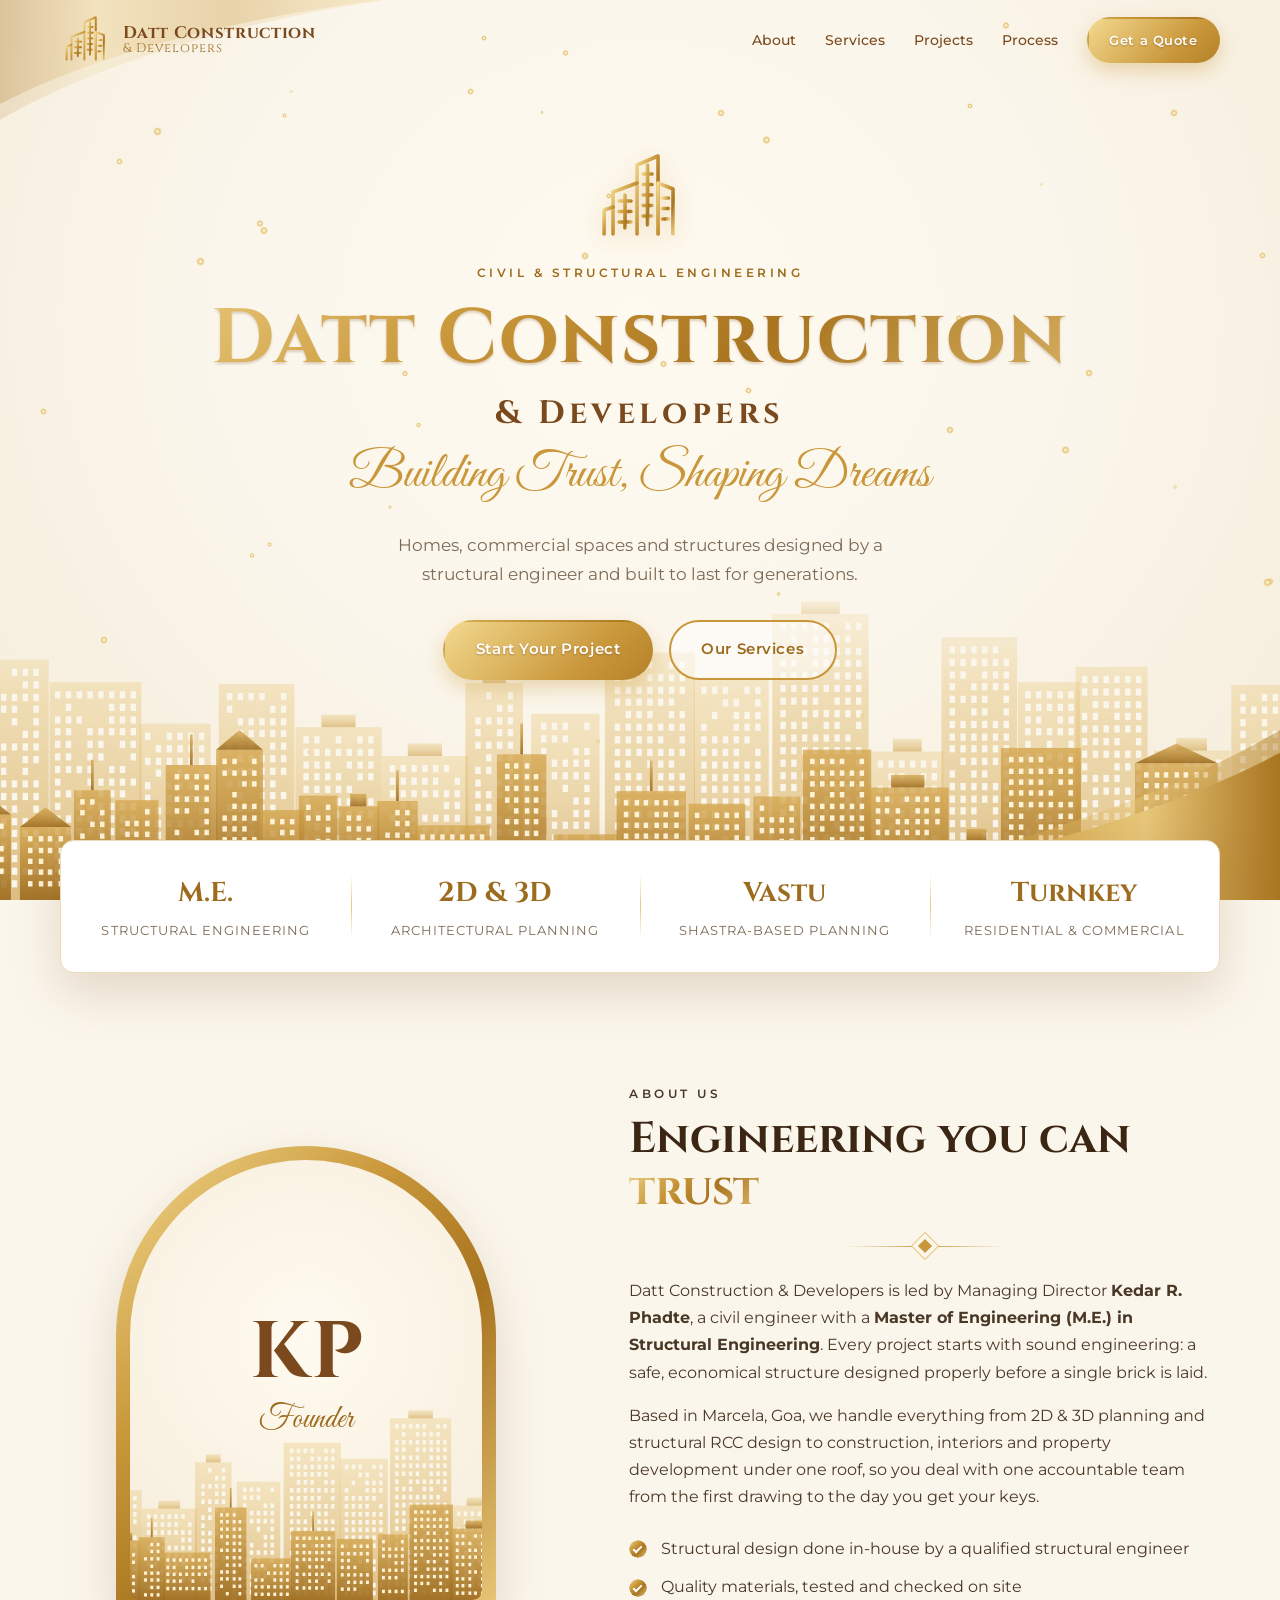
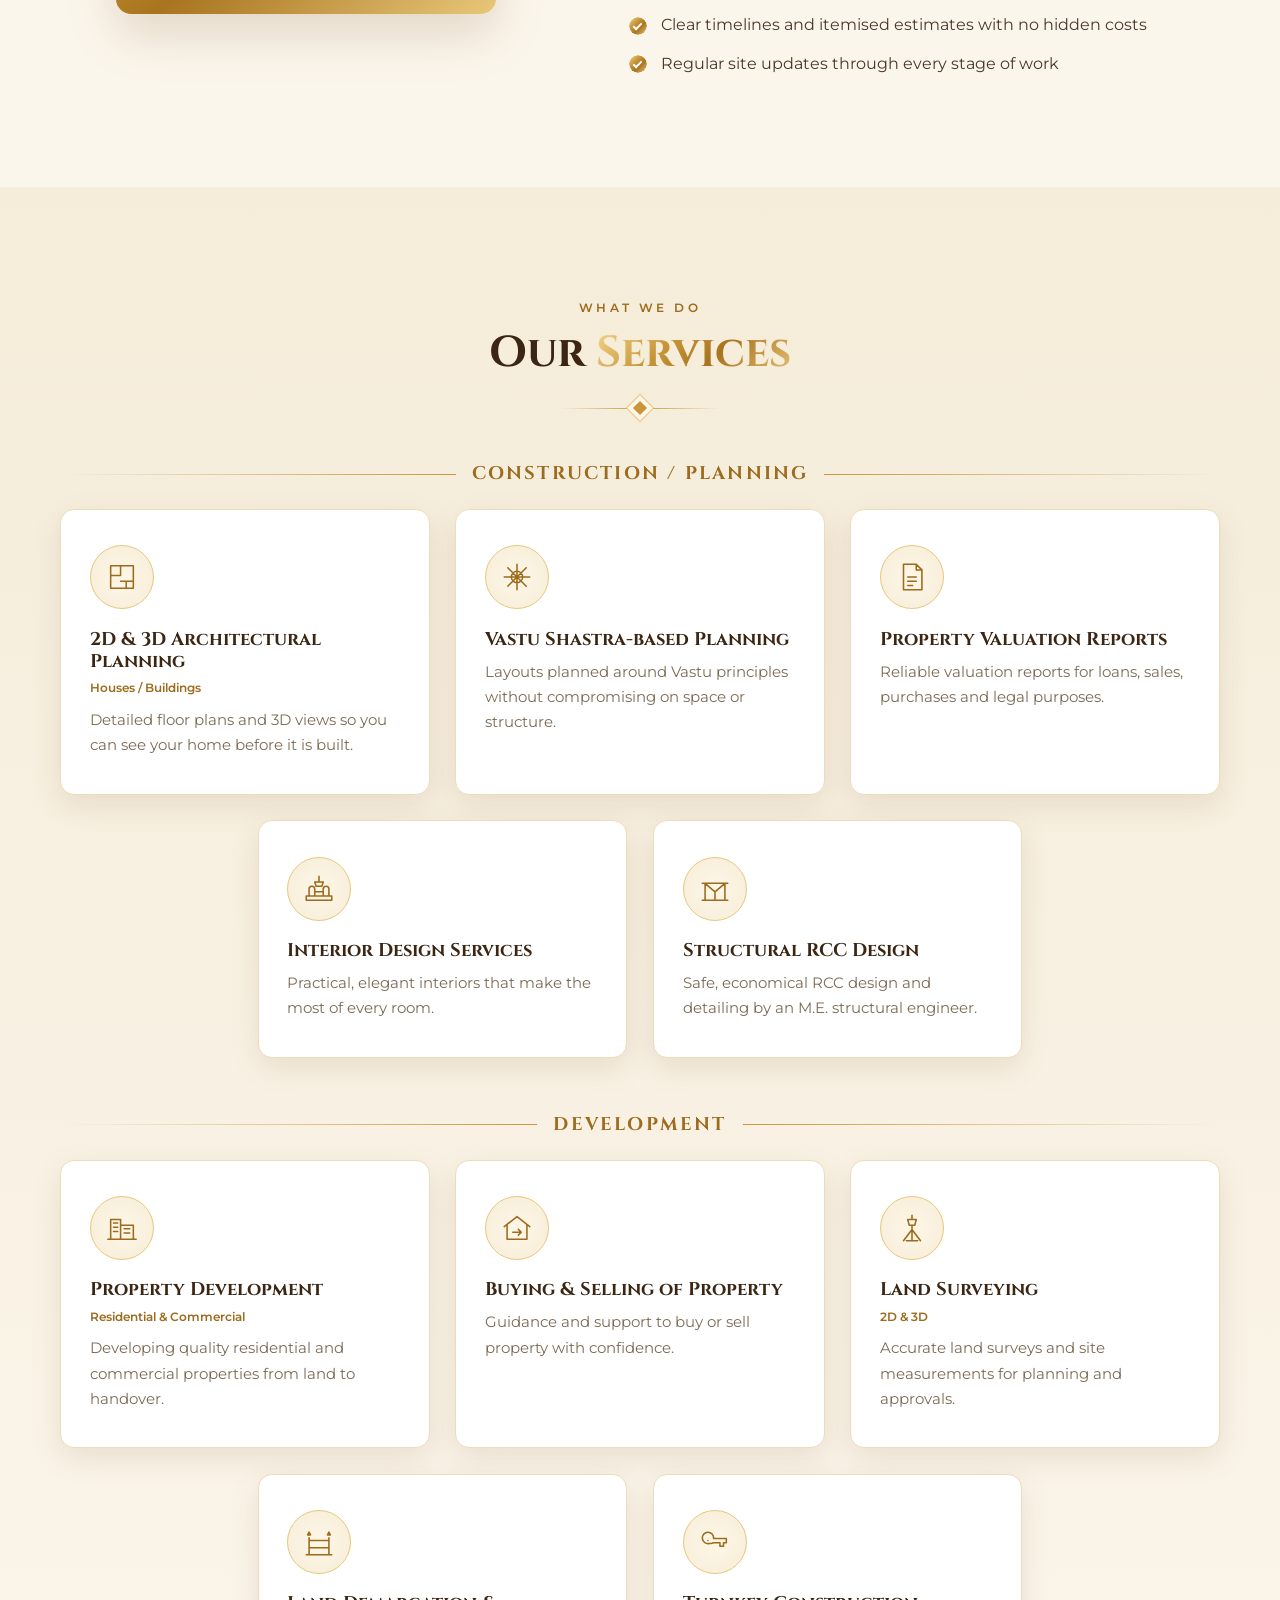
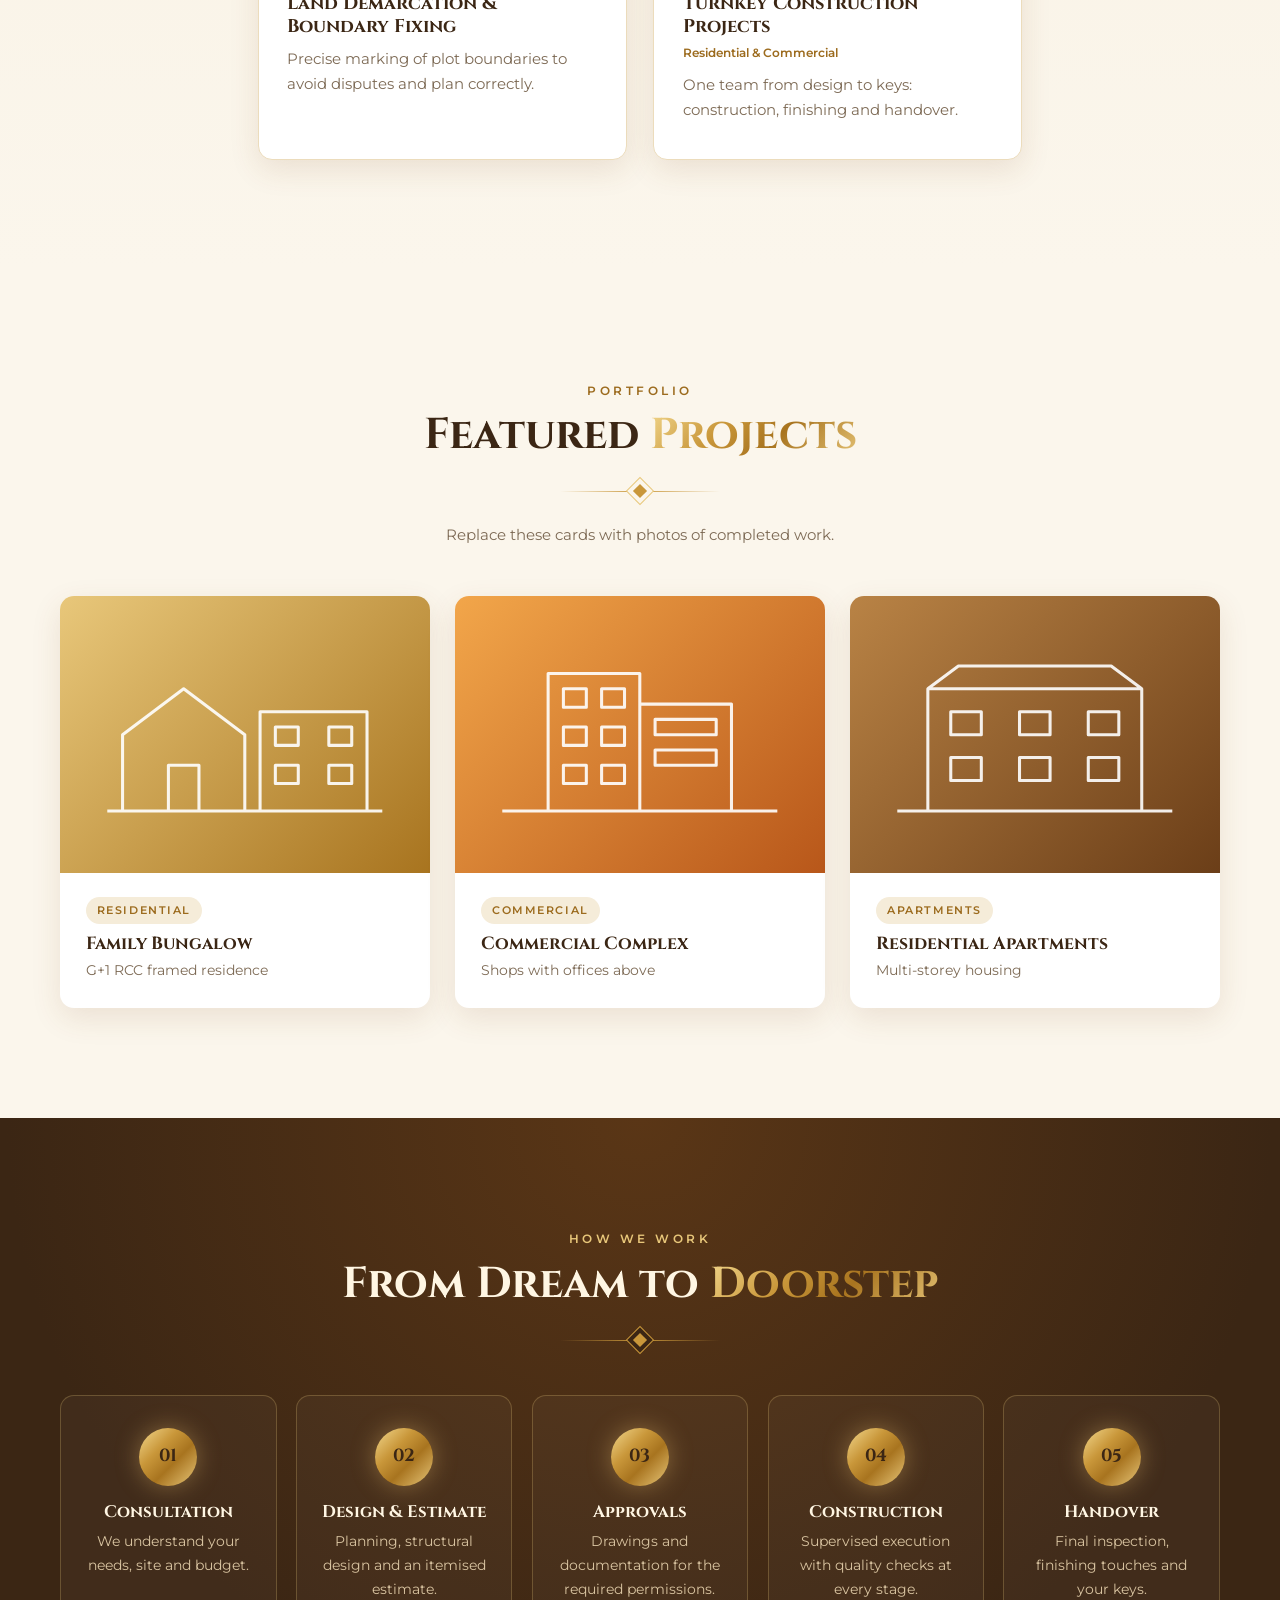
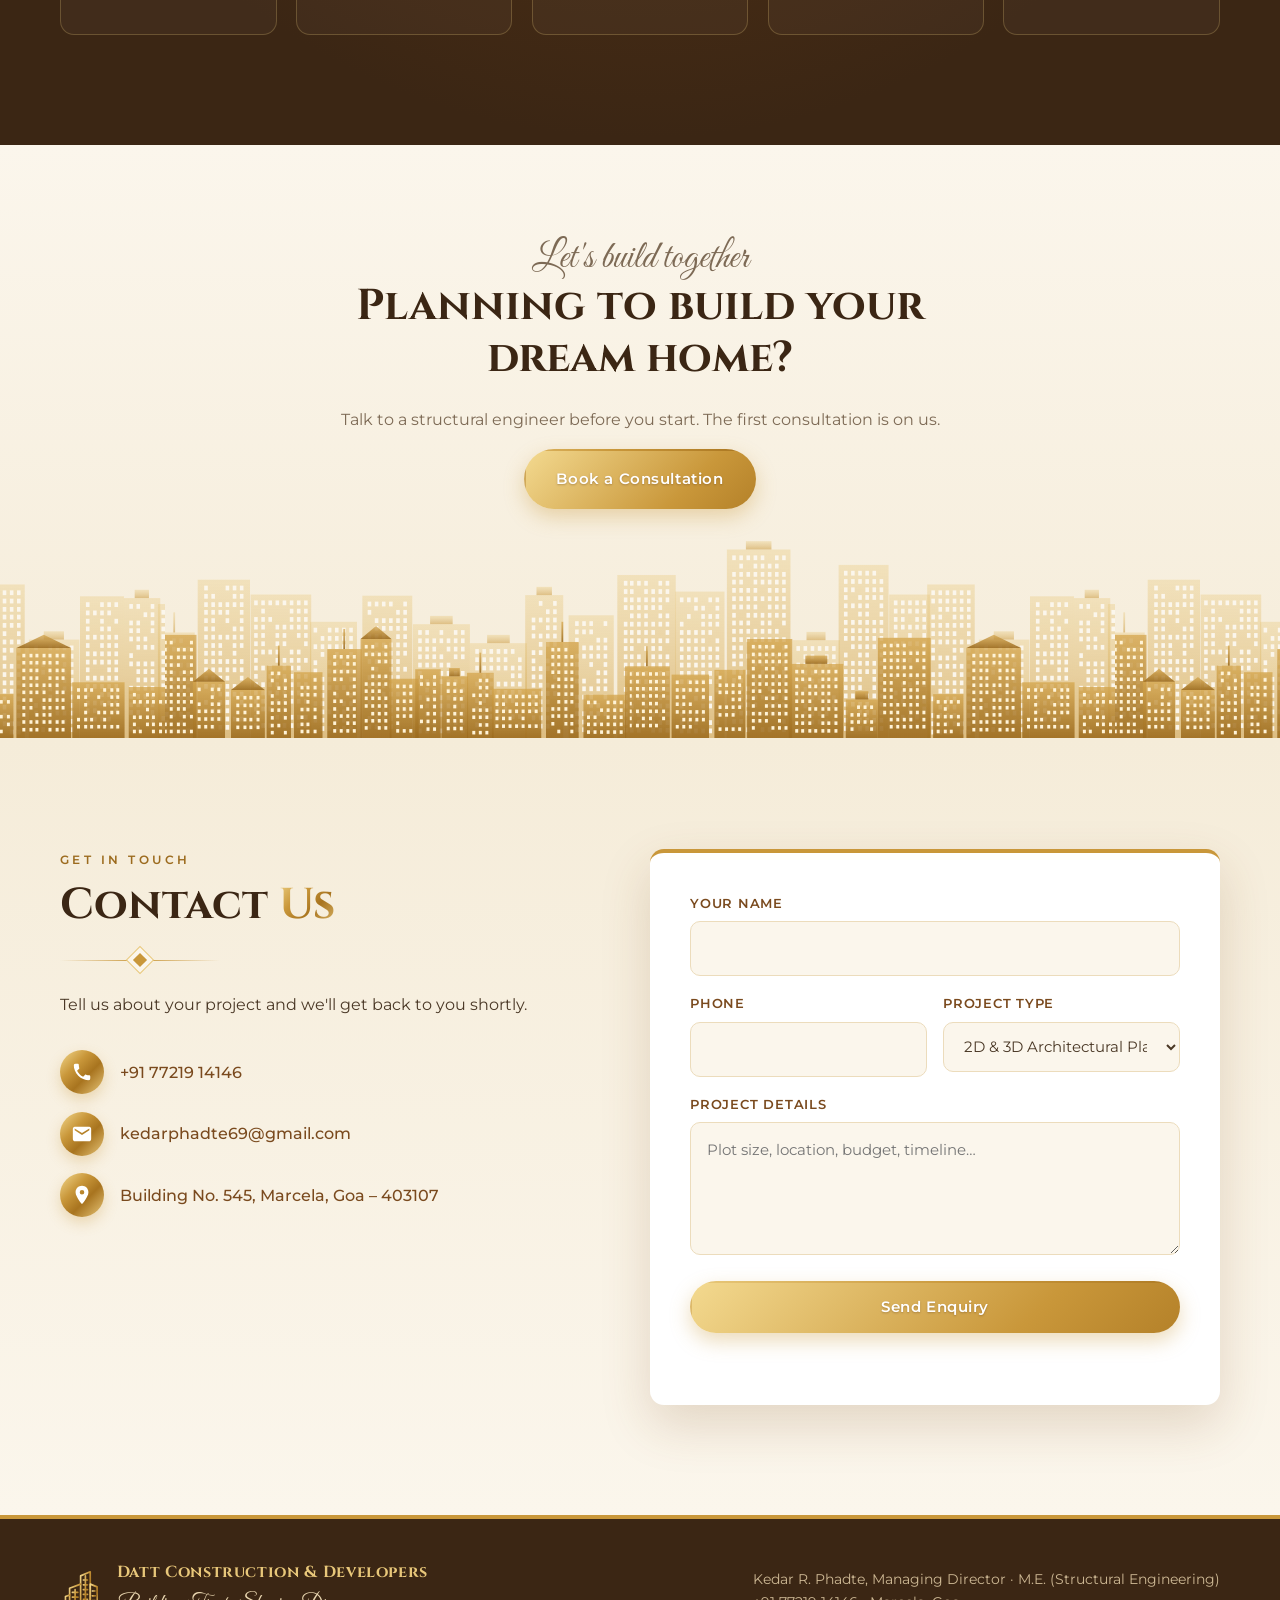
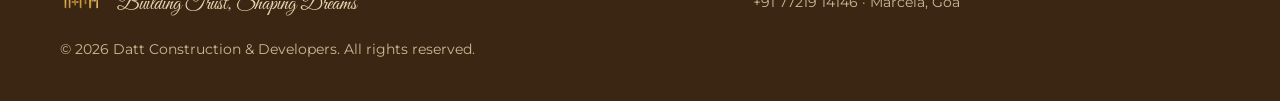
==== websites/datt-construction/index.html @ 612194f6 "Replace garland and mandalas with gold skyline; add real details Gold building skyline and corner sw" ====
<!doctype html>
<html lang="en">
<head>
  <meta charset="utf-8">
  <meta name="viewport" content="width=device-width, initial-scale=1">
  <title>Datt Construction &amp; Developers | Building Trust, Shaping Dreams</title>
  <meta name="description" content="Datt Construction & Developers — residential and commercial construction, structural design and audits led by Kedar Phadte, M.E. (Structural Engineering).">
  <link rel="icon" href="assets/logo.svg" type="image/svg+xml">
  <link rel="preconnect" href="https://fonts.googleapis.com">
  <link rel="preconnect" href="https://fonts.gstatic.com" crossorigin>
  <link href="https://fonts.googleapis.com/css2?family=Cinzel:wght@500;600;700&family=Great+Vibes&family=Montserrat:wght@400;500;600;700&display=swap" rel="stylesheet">
  <link rel="stylesheet" href="style.css">
</head>
<body>

  <!-- ============ HEADER ============ -->
  <header class="header" id="top">
    <div class="container header__inner">
      <a href="#top" class="brand" aria-label="Datt Construction & Developers home">
        <img src="assets/logo.svg" alt="" class="brand__logo" width="52" height="52">
        <span class="brand__text">
          <span class="brand__name">Datt Construction</span>
          <span class="brand__sub">&amp; Developers</span>
        </span>
      </a>
      <button class="nav-toggle" aria-label="Open menu" aria-expanded="false" aria-controls="nav">
        <span></span><span></span><span></span>
      </button>
      <nav class="nav" id="nav">
        <a href="#about">About</a>
        <a href="#services">Services</a>
        <a href="#projects">Projects</a>
        <a href="#process">Process</a>
        <a href="#contact" class="btn btn--gold btn--sm">Get a Quote</a>
      </nav>
    </div>
  </header>

  <main>
    <!-- ============ HERO ============ -->
    <section class="hero">
      <div class="skyline" aria-hidden="true"></div>
      <div class="swoosh swoosh--tl" aria-hidden="true"></div>
      <div class="swoosh swoosh--br" aria-hidden="true"></div>
      <div class="sparkles" aria-hidden="true"></div>

      <div class="container hero__content">
        <img src="assets/logo.svg" alt="" class="hero__logo" width="96" height="96">
        <p class="eyebrow">Civil &amp; Structural Engineering</p>
        <h1 class="hero__title">
          <span class="gold-text">Datt Construction</span>
          <span class="hero__amp">&amp; Developers</span>
        </h1>
        <p class="script hero__tagline">Building Trust, Shaping Dreams</p>
        <p class="hero__lead">
          Homes, commercial spaces and structures designed by a structural engineer
          and built to last for generations.
        </p>
        <div class="hero__actions">
          <a href="#contact" class="btn btn--gold">Start Your Project</a>
          <a href="#services" class="btn btn--outline">Our Services</a>
        </div>
      </div>

    </section>

    <!-- ============ HIGHLIGHTS ============ -->
    <section class="highlights">
      <div class="container highlights__grid">
        <div class="highlight">
          <span class="highlight__big">M.E.</span>
          <span class="highlight__label">Structural Engineering</span>
        </div>
        <div class="highlight">
          <span class="highlight__big">2D &amp; 3D</span>
          <span class="highlight__label">Architectural Planning</span>
        </div>
        <div class="highlight">
          <span class="highlight__big">Vastu</span>
          <span class="highlight__label">Shastra-based Planning</span>
        </div>
        <div class="highlight">
          <span class="highlight__big">Turnkey</span>
          <span class="highlight__label">Residential &amp; Commercial</span>
        </div>
      </div>
    </section>

    <!-- ============ ABOUT ============ -->
    <section class="section" id="about">
      <div class="container about">
        <div class="about__visual reveal">
          <div class="arch-frame">
            <div class="arch-frame__inner">
              <span class="arch-frame__initials">KP</span>
              <span class="arch-frame__caption">Founder</span>
            </div>
          </div>
        </div>
        <div class="about__text reveal">
          <p class="eyebrow">About Us</p>
          <h2 class="section-title">Engineering you can <span class="gold-text">trust</span></h2>
          <div class="ornament" aria-hidden="true"></div>
          <p>
            Datt Construction &amp; Developers is led by Managing Director <strong>Kedar R. Phadte</strong>,
            a civil engineer with a <strong>Master of Engineering (M.E.) in Structural
            Engineering</strong>. Every project starts with sound engineering: a safe,
            economical structure designed properly before a single brick is laid.
          </p>
          <p>
            Based in Marcela, Goa, we handle everything from 2D &amp; 3D planning and
            structural RCC design to construction, interiors and property development under one roof, so you deal with
            one accountable team from the first drawing to the day you get your keys.
          </p>
          <ul class="checklist">
            <li>Structural design done in-house by a qualified structural engineer</li>
            <li>Quality materials, tested and checked on site</li>
            <li>Clear timelines and itemised estimates with no hidden costs</li>
            <li>Regular site updates through every stage of work</li>
          </ul>
        </div>
      </div>
    </section>

    <!-- ============ SERVICES ============ -->
    <section class="section section--tinted" id="services">
      <div class="container">
        <div class="section-head reveal">
          <p class="eyebrow">What We Do</p>
          <h2 class="section-title">Our <span class="gold-text">Services</span></h2>
          <div class="ornament" aria-hidden="true"></div>
        </div>
        <h3 class="group-title reveal"><span>Construction / Planning</span></h3>
        <div class="cards">
          <article class="card reveal">
            <div class="card__icon"><svg viewBox="0 0 48 48" aria-hidden="true"><path d="M8 40V8h32v32zM8 22h14V8M22 30h18M30 30v10"/></svg></div>
            <h3>2D &amp; 3D Architectural Planning</h3><p class="card__sub">Houses / Buildings</p>
            <p>Detailed floor plans and 3D views so you can see your home before it is built.</p>
          </article>
          <article class="card reveal">
            <div class="card__icon"><svg viewBox="0 0 48 48" aria-hidden="true"><path d="M24 6v36M6 24h36M11 11l26 26M37 11 11 37M24 16a8 8 0 1 0 0 16 8 8 0 0 0 0-16z"/></svg></div>
            <h3>Vastu Shastra-based Planning</h3>
            <p>Layouts planned around Vastu principles without compromising on space or structure.</p>
          </article>
          <article class="card reveal">
            <div class="card__icon"><svg viewBox="0 0 48 48" aria-hidden="true"><path d="M12 6h18l8 8v28H12zM30 6v8h8M18 24h12M18 30h12M18 36h7"/></svg></div>
            <h3>Property Valuation Reports</h3>
            <p>Reliable valuation reports for loans, sales, purchases and legal purposes.</p>
          </article>
          <article class="card reveal">
            <div class="card__icon"><svg viewBox="0 0 48 48" aria-hidden="true"><path d="M6 34h36v6H6zM10 34V24a4 4 0 0 1 8 0v10M30 34V24a4 4 0 0 1 8 0v10M18 28h12M24 6v8M18 14h12l-2 6h-8z"/></svg></div>
            <h3>Interior Design Services</h3>
            <p>Practical, elegant interiors that make the most of every room.</p>
          </article>
          <article class="card reveal">
            <div class="card__icon"><svg viewBox="0 0 48 48" aria-hidden="true"><path d="M6 40h36M10 40V16m28 24V16M6 16h36M10 16l14 12 14-12M24 28v12"/></svg></div>
            <h3>Structural RCC Design</h3>
            <p>Safe, economical RCC design and detailing by an M.E. structural engineer.</p>
          </article>
        </div>
        <h3 class="group-title reveal"><span>Development</span></h3>
        <div class="cards">
          <article class="card reveal">
            <div class="card__icon"><svg viewBox="0 0 48 48" aria-hidden="true"><path d="M8 40V12h14v28M22 40V20h18v20M4 40h40M12 17h6M12 23h6M12 29h6M27 25h8M27 31h8"/></svg></div>
            <h3>Property Development</h3><p class="card__sub">Residential &amp; Commercial</p>
            <p>Developing quality residential and commercial properties from land to handover.</p>
          </article>
          <article class="card reveal">
            <div class="card__icon"><svg viewBox="0 0 48 48" aria-hidden="true"><path d="M6 22 24 8l18 14M10 19v21h28V19M18 30h12M26 26l4 4-4 4"/></svg></div>
            <h3>Buying &amp; Selling of Property</h3>
            <p>Guidance and support to buy or sell property with confidence.</p>
          </article>
          <article class="card reveal">
            <div class="card__icon"><svg viewBox="0 0 48 48" aria-hidden="true"><path d="M24 6v6M18 12h12l-2 8h-8zM24 20v22M24 26 12 42M24 26l12 16M16 42h16"/></svg></div>
            <h3>Land Surveying</h3><p class="card__sub">2D &amp; 3D</p>
            <p>Accurate land surveys and site measurements for planning and approvals.</p>
          </article>
          <article class="card reveal">
            <div class="card__icon"><svg viewBox="0 0 48 48" aria-hidden="true"><path d="M6 42h36M10 42V18M38 42V18M10 22h28M10 32h28M8 14l2-4 2 4zM36 14l2-4 2 4z"/></svg></div>
            <h3>Land Demarcation &amp; Boundary Fixing</h3>
            <p>Precise marking of plot boundaries to avoid disputes and plan correctly.</p>
          </article>
          <article class="card reveal">
            <div class="card__icon"><svg viewBox="0 0 48 48" aria-hidden="true"><path d="M16 26a8 8 0 1 1 6-7l18 0v6h-4v5h-5v-5h-9a8 8 0 0 1-6 1zM14 22h.1"/></svg></div>
            <h3>Turnkey Construction Projects</h3><p class="card__sub">Residential &amp; Commercial</p>
            <p>One team from design to keys: construction, finishing and handover.</p>
          </article>
        </div>
      </div>
    </section>

    <!-- ============ PROJECTS ============ -->
    <section class="section" id="projects">
      <div class="container">
        <div class="section-head reveal">
          <p class="eyebrow">Portfolio</p>
          <h2 class="section-title">Featured <span class="gold-text">Projects</span></h2>
          <div class="ornament" aria-hidden="true"></div>
          <p class="section-sub">Replace these cards with photos of completed work.</p>
        </div>
        <div class="projects">
          <figure class="project reveal">
            <div class="project__img project__img--1">
              <svg viewBox="0 0 200 120" aria-hidden="true"><path d="M20 110V60l40-30 40 30v50M50 110V80h20v30M110 110V45h70v65M120 55h15v12h-15zM155 55h15v12h-15zM120 80h15v12h-15zM155 80h15v12h-15zM10 110h180"/></svg>
            </div>
            <figcaption><span class="tag">Residential</span><h3>Family Bungalow</h3><p>G+1 RCC framed residence</p></figcaption>
          </figure>
          <figure class="project reveal">
            <div class="project__img project__img--2">
              <svg viewBox="0 0 200 120" aria-hidden="true"><path d="M40 110V20h60v90M100 110V40h60v70M50 30h15v12H50zM75 30h15v12H75zM50 55h15v12H50zM75 55h15v12H75zM50 80h15v12H50zM75 80h15v12H75zM110 50h40v10h-40zM110 70h40v10h-40zM10 110h180"/></svg>
            </div>
            <figcaption><span class="tag">Commercial</span><h3>Commercial Complex</h3><p>Shops with offices above</p></figcaption>
          </figure>
          <figure class="project reveal">
            <div class="project__img project__img--3">
              <svg viewBox="0 0 200 120" aria-hidden="true"><path d="M30 110V30h140v80M30 30l20-15h100l20 15M45 45h20v15H45zM90 45h20v15H90zM135 45h20v15h-20zM45 75h20v15H45zM90 75h20v15H90zM135 75h20v15h-20zM10 110h180"/></svg>
            </div>
            <figcaption><span class="tag">Apartments</span><h3>Residential Apartments</h3><p>Multi-storey housing</p></figcaption>
          </figure>
        </div>
      </div>
    </section>

    <!-- ============ PROCESS ============ -->
    <section class="section section--dark" id="process">
      <div class="container">
        <div class="section-head reveal">
          <p class="eyebrow eyebrow--light">How We Work</p>
          <h2 class="section-title section-title--light">From Dream to <span class="gold-text">Doorstep</span></h2>
          <div class="ornament" aria-hidden="true"></div>
        </div>
        <ol class="steps">
          <li class="step reveal"><span class="step__num">01</span><h3>Consultation</h3><p>We understand your needs, site and budget.</p></li>
          <li class="step reveal"><span class="step__num">02</span><h3>Design &amp; Estimate</h3><p>Planning, structural design and an itemised estimate.</p></li>
          <li class="step reveal"><span class="step__num">03</span><h3>Approvals</h3><p>Drawings and documentation for the required permissions.</p></li>
          <li class="step reveal"><span class="step__num">04</span><h3>Construction</h3><p>Supervised execution with quality checks at every stage.</p></li>
          <li class="step reveal"><span class="step__num">05</span><h3>Handover</h3><p>Final inspection, finishing touches and your keys.</p></li>
        </ol>
      </div>
    </section>

    <!-- ============ CTA ============ -->
    <section class="cta">
      <div class="container cta__inner reveal">
        <p class="script cta__script">Let's build together</p>
        <h2 class="section-title">Planning to build your dream home?</h2>
        <p>Talk to a structural engineer before you start. The first consultation is on us.</p>
        <a href="#contact" class="btn btn--gold">Book a Consultation</a>
      </div>
    </section>

    <!-- ============ CONTACT ============ -->
    <section class="section section--tinted" id="contact">
      <div class="container contact">
        <div class="contact__info reveal">
          <p class="eyebrow">Get in Touch</p>
          <h2 class="section-title">Contact <span class="gold-text">Us</span></h2>
          <div class="ornament ornament--left" aria-hidden="true"></div>
          <p>Tell us about your project and we'll get back to you shortly.</p>
          <ul class="contact__list">
            <li>
              <svg viewBox="0 0 24 24" aria-hidden="true"><path d="M20 15.5c-1.2 0-2.4-.2-3.6-.6-.3-.1-.7 0-1 .2l-2.2 2.2c-2.8-1.4-5.1-3.8-6.6-6.6l2.2-2.2c.3-.3.4-.7.2-1-.3-1.1-.5-2.3-.5-3.5 0-.6-.4-1-1-1H4c-.6 0-1 .4-1 1 0 9.4 7.6 17 17 17 .6 0 1-.4 1-1v-3.5c0-.6-.4-1-1-1z"/></svg>
              <a href="tel:+917721914146" data-phone>+91 77219 14146</a>
            </li>
            <li>
              <svg viewBox="0 0 24 24" aria-hidden="true"><path d="M20 4H4c-1.1 0-2 .9-2 2v12c0 1.1.9 2 2 2h16c1.1 0 2-.9 2-2V6c0-1.1-.9-2-2-2zm0 4-8 5-8-5V6l8 5 8-5v2z"/></svg>
              <a href="mailto:kedarphadte69@gmail.com" data-email>kedarphadte69@gmail.com</a>
            </li>
            <li>
              <svg viewBox="0 0 24 24" aria-hidden="true"><path d="M12 2C8.1 2 5 5.1 5 9c0 5.2 7 13 7 13s7-7.8 7-13c0-3.9-3.1-7-7-7zm0 9.5a2.5 2.5 0 1 1 0-5 2.5 2.5 0 0 1 0 5z"/></svg>
              <span>Building No. 545, Marcela, Goa – 403107</span>
            </li>
          </ul>
        </div>

        <form class="contact__form reveal" id="contactForm" novalidate>
          <div class="field">
            <label for="name">Your Name</label>
            <input id="name" name="name" type="text" required autocomplete="name">
          </div>
          <div class="field-row">
            <div class="field">
              <label for="phone">Phone</label>
              <input id="phone" name="phone" type="tel" required autocomplete="tel">
            </div>
            <div class="field">
              <label for="type">Project Type</label>
              <select id="type" name="type">
                <option>2D &amp; 3D Architectural Planning</option>
                <option>Vastu Shastra-based Planning</option>
                <option>Property Valuation Report</option>
                <option>Interior Design</option>
                <option>Structural RCC Design</option>
                <option>Property Development</option>
                <option>Buying / Selling Property</option>
                <option>Land Surveying</option>
                <option>Land Demarcation &amp; Boundary Fixing</option>
                <option>Turnkey Construction Project</option>
                <option>Other</option>
              </select>
            </div>
          </div>
          <div class="field">
            <label for="message">Project Details</label>
            <textarea id="message" name="message" rows="4" placeholder="Plot size, location, budget, timeline…"></textarea>
          </div>
          <button type="submit" class="btn btn--gold btn--block">Send Enquiry</button>
          <p class="form-note" id="formNote" role="status"></p>
        </form>
      </div>
    </section>
  </main>

  <!-- ============ FOOTER ============ -->
  <footer class="footer">
    <div class="container footer__inner">
      <div class="footer__brand">
        <img src="assets/logo.svg" alt="" width="44" height="44">
        <div>
          <strong>Datt Construction &amp; Developers</strong>
          <span>Building Trust, Shaping Dreams</span>
        </div>
      </div>
      <p class="footer__founder">Kedar R. Phadte, Managing Director · M.E. (Structural Engineering)<br>+91 77219 14146 · Marcela, Goa</p>
      <p class="footer__copy">&copy; <span id="year"></span> Datt Construction &amp; Developers. All rights reserved.</p>
    </div>
  </footer>

  <script src="script.js"></script>
</body>
</html>
---- websites/datt-construction/style.css ----
/* ==========================================================
   Datt Construction & Developers
   Palette taken from the Diwali greeting: ivory, gold, bronze,
   marigold and diya-flame tones.
   ========================================================== */
:root {
  --ivory: #fbf6ec;
  --cream: #f5ecd9;
  --sand: #ecdcbc;
  --gold: #c9973a;
  --gold-light: #e8c77a;
  --gold-deep: #9c6b1e;
  --bronze: #7a4a1e;
  --brown: #3b2614;
  --marigold: #f28c1b;
  --marigold-light: #ffc23d;
  --flame: #ffd27a;
  --text: #4a3826;
  --muted: #7d6a55;

  --gold-gradient: linear-gradient(135deg, #f3d98f 0%, #c9973a 35%, #a8741f 60%, #e8c77a 100%);
  --shadow: 0 10px 30px rgba(122, 74, 30, 0.12);
  --shadow-lg: 0 20px 50px rgba(122, 74, 30, 0.18);
  --radius: 14px;

  --font-head: "Cinzel", Georgia, serif;
  --font-script: "Great Vibes", cursive;
  --font-body: "Montserrat", system-ui, sans-serif;
}

*, *::before, *::after { box-sizing: border-box; }
html { scroll-behavior: smooth; scroll-padding-top: 80px; }
body {
  margin: 0;
  font-family: var(--font-body);
  color: var(--text);
  background: var(--ivory);
  line-height: 1.7;
  overflow-x: hidden;
}
img, svg { display: block; max-width: 100%; }
a { color: inherit; text-decoration: none; }
h1, h2, h3 { font-family: var(--font-head); color: var(--brown); line-height: 1.2; margin: 0 0 .5em; }
p { margin: 0 0 1em; }

.container { width: min(1160px, 100% - 32px); margin-inline: auto; }

/* ---------- shared ---------- */
.gold-text {
  background: var(--gold-gradient);
  -webkit-background-clip: text;
  background-clip: text;
  color: transparent;
}
.script { font-family: var(--font-script); color: var(--gold); }
.eyebrow {
  font-size: .78rem;
  letter-spacing: .28em;
  text-transform: uppercase;
  font-weight: 600;
  color: var(--gold-deep);
  margin-bottom: .6rem;
}
.eyebrow--light { color: var(--gold-light); }
.section { position: relative; padding: clamp(64px, 9vw, 110px) 0; overflow: hidden; }
.section--tinted { background: linear-gradient(180deg, var(--cream), var(--ivory)); }
.section--dark {
  background: radial-gradient(ellipse at top, #5a3616 0%, var(--brown) 70%);
  color: #ead9bd;
}
.section-head { text-align: center; max-width: 680px; margin: 0 auto 3rem; }
.section-title { font-size: clamp(1.8rem, 4vw, 2.7rem); }
.section-title--light { color: #fff6e3; }
.section-sub { color: var(--muted); font-size: .95rem; margin-top: 1rem; }

/* ornamental divider: line — diamond — line */
.ornament {
  width: 160px; height: 14px; margin: 0 auto 1.5rem; position: relative;
}
.ornament::before {
  content: ""; position: absolute; top: 50%; left: 0; right: 0; height: 1px;
  background: linear-gradient(90deg, transparent, var(--gold), transparent);
}
.ornament::after {
  content: ""; position: absolute; left: 50%; top: 50%; width: 10px; height: 10px;
  background: var(--gold); transform: translate(-50%, -50%) rotate(45deg);
  box-shadow: 0 0 0 4px var(--ivory), 0 0 0 5px var(--gold-light);
}
.section--dark .ornament::after { box-shadow: 0 0 0 4px var(--brown), 0 0 0 5px var(--gold); }
.ornament--left { margin-left: 0; }

/* ---------- buttons ---------- */
.btn {
  display: inline-flex; align-items: center; justify-content: center; gap: .5rem;
  padding: .95rem 1.9rem;
  border-radius: 999px;
  font-weight: 600; font-size: .92rem; letter-spacing: .04em;
  border: 2px solid transparent;
  cursor: pointer;
  transition: transform .25s, box-shadow .25s, background .25s, color .25s;
  font-family: var(--font-body);
}
.btn--gold {
  background: var(--gold-gradient); background-size: 200% 200%;
  color: #fff; text-shadow: 0 1px 2px rgba(90, 54, 22, .35);
  box-shadow: 0 8px 20px rgba(201, 151, 58, .35);
}
.btn--gold:hover { transform: translateY(-2px); box-shadow: 0 12px 28px rgba(201, 151, 58, .5); background-position: 100% 0; }
.btn--outline { border-color: var(--gold); color: var(--gold-deep); background: rgba(255, 255, 255, .5); }
.btn--outline:hover { background: var(--gold); color: #fff; }
.btn--sm { padding: .6rem 1.3rem; font-size: .82rem; }
.btn--block { width: 100%; }

/* ---------- header ---------- */
.header {
  position: fixed; inset: 0 0 auto; z-index: 50;
  transition: background .3s, box-shadow .3s, padding .3s;
  padding: 14px 0;
}
.header.scrolled {
  background: rgba(251, 246, 236, .94);
  backdrop-filter: blur(10px);
  box-shadow: 0 4px 20px rgba(122, 74, 30, .1);
  padding: 8px 0;
}
.header__inner { display: flex; align-items: center; justify-content: space-between; gap: 1rem; }
.brand { display: flex; align-items: center; gap: .7rem; }
.brand__logo { width: 52px; height: 52px; }
.brand__text { display: flex; flex-direction: column; line-height: 1.1; }
.brand__name { font-family: var(--font-head); font-weight: 700; color: var(--bronze); font-size: 1.05rem; letter-spacing: .04em; }
.brand__sub { font-family: var(--font-head); color: var(--gold-deep); font-size: .8rem; letter-spacing: .08em; }
.nav { display: flex; align-items: center; gap: 1.8rem; }
.nav a:not(.btn) {
  font-weight: 500; font-size: .9rem; color: var(--bronze); position: relative;
}
.nav a:not(.btn)::after {
  content: ""; position: absolute; left: 0; bottom: -4px; width: 0; height: 2px;
  background: var(--gold); transition: width .3s;
}
.nav a:not(.btn):hover::after { width: 100%; }
.nav-toggle { display: none; background: none; border: 0; padding: 8px; cursor: pointer; }
.nav-toggle span { display: block; width: 26px; height: 2px; background: var(--bronze); margin: 6px 0; transition: .3s; }

/* ---------- hero ---------- */
.hero {
  position: relative;
  min-height: 100vh; min-height: 100svh;
  display: flex; align-items: center; justify-content: center;
  text-align: center;
  padding: 150px 0 220px;
  overflow: hidden;
  background:
    radial-gradient(ellipse at 50% 35%, #fffaf0 0%, var(--ivory) 45%, var(--cream) 100%);
}
.hero__content { position: relative; z-index: 3; }
.hero__logo { width: 96px; height: 96px; margin: 0 auto 1rem; filter: drop-shadow(0 6px 14px rgba(201, 151, 58, .35)); }
.hero__title { font-size: clamp(2.3rem, 7vw, 4.8rem); font-weight: 700; margin-bottom: .1em; letter-spacing: .02em; }
.hero__title .gold-text { display: block; filter: drop-shadow(0 2px 1px rgba(122, 74, 30, .25)); }
.hero__amp { display: block; font-size: .42em; color: var(--bronze); letter-spacing: .14em; margin-top: .3em; }
.hero__tagline { font-size: clamp(2rem, 5vw, 3.2rem); margin: .2em 0 .5em; line-height: 1.2; }
.hero__lead { max-width: 560px; margin: 0 auto 2rem; color: var(--muted); font-size: 1.05rem; }
.hero__actions { display: flex; gap: 1rem; justify-content: center; flex-wrap: wrap; }

/* gold city skyline (from the business card) */
.skyline {
  position: absolute; left: 0; right: 0; bottom: 0; height: 42%; z-index: 1; pointer-events: none;
  background: url("assets/skyline.svg") center bottom / cover no-repeat;
  -webkit-mask: linear-gradient(to top, #000 55%, transparent);
          mask: linear-gradient(to top, #000 55%, transparent);
}
/* gold swoosh bands in the corners, like the card */
.swoosh { position: absolute; z-index: 2; pointer-events: none; width: 42%; height: 170px; background: url("assets/swoosh.svg") center / 100% 100% no-repeat; }
.swoosh--br { right: 0; bottom: 0; }
.swoosh--tl { left: 0; top: 0; width: 30%; height: 120px; transform: rotate(180deg); opacity: .35; }

/* sparkles */
.sparkles { position: absolute; inset: 0; z-index: 1; pointer-events: none; }
.sparkles i {
  position: absolute; width: 6px; height: 6px; border-radius: 50%;
  background: radial-gradient(circle, #fff 0%, var(--gold-light) 40%, transparent 70%);
  animation: twinkle 3s ease-in-out infinite;
}
@keyframes twinkle { 0%, 100% { opacity: 0; transform: scale(.4); } 50% { opacity: 1; transform: scale(1.4); } }

/* ---------- highlights ---------- */
.highlights { position: relative; z-index: 4; margin-top: -60px; }
.highlights__grid {
  display: grid; grid-template-columns: repeat(4, 1fr);
  background: #fff; border-radius: var(--radius);
  box-shadow: var(--shadow-lg);
  border: 1px solid var(--sand);
}
.highlight { padding: 1.8rem 1rem; text-align: center; position: relative; }
.highlight + .highlight::before {
  content: ""; position: absolute; left: 0; top: 25%; bottom: 25%; width: 1px;
  background: linear-gradient(transparent, var(--gold-light), transparent);
}
.highlight__big { display: block; font-family: var(--font-head); font-size: 1.7rem; font-weight: 700; color: var(--gold-deep); }
.highlight__label { font-size: .8rem; letter-spacing: .08em; text-transform: uppercase; color: var(--muted); }

/* ---------- about ---------- */
.about { display: grid; grid-template-columns: 1fr 1.2fr; gap: clamp(2rem, 6vw, 5rem); align-items: center; }
.arch-frame {
  max-width: 380px; margin: 0 auto; padding: 14px;
  border-radius: 200px 200px 16px 16px;
  background: var(--gold-gradient);
  box-shadow: var(--shadow-lg);
}
.arch-frame__inner {
  aspect-ratio: 4 / 5;
  border-radius: 190px 190px 10px 10px;
  background:
    url("assets/skyline.svg") center bottom / 260% auto no-repeat,
    radial-gradient(circle at 50% 40%, #fffaf0, var(--cream));
  display: flex; flex-direction: column; align-items: center; justify-content: center;
}
.arch-frame__initials { font-family: var(--font-head); font-size: 5rem; font-weight: 700; color: var(--bronze); line-height: 1; }
.arch-frame__caption { font-family: var(--font-script); font-size: 2rem; color: var(--gold-deep); }
.about__text p { color: var(--text); }
.checklist { list-style: none; padding: 0; margin: 1.5rem 0 0; display: grid; gap: .7rem; }
.checklist li { position: relative; padding-left: 2rem; }
.checklist li::before {
  content: ""; position: absolute; left: 0; top: .35em; width: 18px; height: 18px; border-radius: 50%;
  background: var(--gold-gradient);
  -webkit-mask: url("data:image/svg+xml,%3Csvg xmlns='http://www.w3.org/2000/svg' viewBox='0 0 20 20'%3E%3Ccircle cx='10' cy='10' r='10'/%3E%3C/svg%3E");
}
.checklist li::after {
  content: ""; position: absolute; left: 6px; top: calc(.35em + 4px); width: 5px; height: 9px;
  border: solid #fff; border-width: 0 2px 2px 0; transform: rotate(45deg);
}

/* ---------- services ---------- */
.cards { display: grid; grid-template-columns: repeat(3, 1fr); gap: 1.6rem; position: relative; z-index: 2; }
.card {
  background: #fff; padding: 2.2rem 1.8rem; border-radius: var(--radius);
  border: 1px solid var(--sand); box-shadow: var(--shadow);
  transition: transform .3s, box-shadow .3s, border-color .3s;
  position: relative; overflow: hidden;
}
.card::after {
  content: ""; position: absolute; left: 0; right: 0; bottom: 0; height: 4px;
  background: var(--gold-gradient); transform: scaleX(0); transform-origin: left; transition: transform .4s;
}
.card:hover { transform: translateY(-6px); box-shadow: var(--shadow-lg); border-color: var(--gold-light); }
.card:hover::after { transform: scaleX(1); }
.card__icon {
  width: 64px; height: 64px; border-radius: 50%; margin-bottom: 1.2rem;
  display: grid; place-items: center;
  background: radial-gradient(circle, #fff7e6, var(--cream));
  border: 1px solid var(--gold-light);
}
.card__icon svg { width: 34px; height: 34px; fill: none; stroke: var(--gold-deep); stroke-width: 2.2; stroke-linecap: round; stroke-linejoin: round; }
.card h3 { font-size: 1.15rem; }
.card p { color: var(--muted); font-size: .93rem; margin: 0; }

/* ---------- projects ---------- */
.projects { display: grid; grid-template-columns: repeat(3, 1fr); gap: 1.6rem; }
.project { margin: 0; border-radius: var(--radius); overflow: hidden; background: #fff; box-shadow: var(--shadow); transition: transform .3s, box-shadow .3s; }
.project:hover { transform: translateY(-6px); box-shadow: var(--shadow-lg); }
.project__img { aspect-ratio: 4 / 3; display: grid; place-items: center; padding: 2rem; }
.project__img svg { width: 100%; fill: none; stroke: rgba(255, 255, 255, .9); stroke-width: 2; stroke-linejoin: round; }
.project__img--1 { background: linear-gradient(135deg, #e8c77a, #a8741f); }
.project__img--2 { background: linear-gradient(135deg, #f2a64a, #b8571a); }
.project__img--3 { background: linear-gradient(135deg, #b98345, #6b3e18); }
.project figcaption { padding: 1.4rem 1.6rem 1.6rem; }
.project h3 { font-size: 1.1rem; margin-bottom: .2rem; }
.project p { color: var(--muted); font-size: .9rem; margin: 0; }
.tag {
  display: inline-block; font-size: .7rem; letter-spacing: .14em; text-transform: uppercase; font-weight: 600;
  color: var(--gold-deep); background: var(--cream); padding: .25rem .7rem; border-radius: 999px; margin-bottom: .6rem;
}

/* ---------- process ---------- */
.steps { list-style: none; padding: 0; margin: 0; display: grid; grid-template-columns: repeat(5, 1fr); gap: 1.2rem; counter-reset: s; }
.step {
  text-align: center; padding: 2rem 1.2rem; border-radius: var(--radius);
  border: 1px solid rgba(232, 199, 122, .25);
  background: rgba(255, 255, 255, .03);
  transition: background .3s, border-color .3s;
}
.step:hover { background: rgba(232, 199, 122, .08); border-color: var(--gold); }
.step__num {
  display: inline-grid; place-items: center; width: 58px; height: 58px; border-radius: 50%;
  font-family: var(--font-head); font-weight: 700; font-size: 1.1rem; color: var(--brown);
  background: var(--gold-gradient); margin-bottom: 1rem;
  box-shadow: 0 0 25px rgba(255, 210, 122, .35);
}
.step h3 { color: #fff6e3; font-size: 1.05rem; }
.step p { font-size: .88rem; margin: 0; color: #d9c4a1; }

/* ---------- CTA ---------- */
.cta {
  padding: clamp(60px, 8vw, 90px) 0; text-align: center;
  background:
    url("assets/skyline.svg") center bottom / auto 42% repeat-x,
    linear-gradient(180deg, var(--ivory), var(--cream));
  padding-bottom: clamp(150px, 18vw, 230px);
}
.cta__inner { max-width: 640px; }
.cta__script { font-size: 2.4rem; margin-bottom: 0; line-height: 1.2; }
.cta p { color: var(--muted); }

/* ---------- contact ---------- */
.contact { display: grid; grid-template-columns: 1fr 1.1fr; gap: clamp(2rem, 6vw, 4.5rem); align-items: start; }
.contact__list { list-style: none; padding: 0; margin: 2rem 0 0; display: grid; gap: 1.1rem; }
.contact__list li { display: flex; align-items: center; gap: 1rem; font-weight: 500; color: var(--bronze); }
.contact__list svg {
  flex: none; width: 44px; height: 44px; padding: 11px; border-radius: 50%;
  fill: #fff; background: var(--gold-gradient); box-shadow: 0 6px 14px rgba(201, 151, 58, .3);
}
.contact__list a:hover { color: var(--gold-deep); }
.contact__form {
  background: #fff; padding: clamp(1.5rem, 4vw, 2.5rem); border-radius: var(--radius);
  box-shadow: var(--shadow-lg); border-top: 4px solid var(--gold);
}
.field { margin-bottom: 1.1rem; flex: 1; min-width: 0; }
.field-row { display: flex; gap: 1rem; }
.field label { display: block; font-size: .8rem; font-weight: 600; letter-spacing: .06em; text-transform: uppercase; color: var(--bronze); margin-bottom: .4rem; }
.field input, .field select, .field textarea {
  width: 100%; padding: .85rem 1rem; font: inherit; font-size: .95rem; color: var(--text);
  border: 1px solid var(--sand); border-radius: 10px; background: var(--ivory);
  transition: border-color .25s, box-shadow .25s;
}
.field input:focus, .field select:focus, .field textarea:focus {
  outline: none; border-color: var(--gold); box-shadow: 0 0 0 3px rgba(201, 151, 58, .18);
}
.field .invalid { border-color: #c0392b; }
.form-note { margin: .8rem 0 0; font-size: .88rem; text-align: center; min-height: 1.4em; color: var(--gold-deep); }

/* ---------- footer ---------- */
.footer { background: var(--brown); color: #cdb894; padding: 2.5rem 0; border-top: 4px solid var(--gold); }
.footer__inner { display: flex; flex-wrap: wrap; align-items: center; justify-content: space-between; gap: 1rem 2rem; }
.footer__brand { display: flex; align-items: center; gap: .8rem; }
.footer__brand strong { display: block; font-family: var(--font-head); color: var(--gold-light); letter-spacing: .04em; }
.footer__brand span { font-family: var(--font-script); font-size: 1.3rem; color: #e9d6b0; }
.footer p { margin: 0; font-size: .85rem; }

/* ---------- reveal on scroll ---------- */
.reveal { opacity: 0; transform: translateY(30px); transition: opacity .8s ease, transform .8s ease; }
.reveal.visible { opacity: 1; transform: none; }

/* ---------- responsive ---------- */
@media (max-width: 1000px) {
  .cards, .projects { grid-template-columns: repeat(2, 1fr); }
  .steps { grid-template-columns: repeat(3, 1fr); }
}
@media (max-width: 820px) {
  .nav-toggle { display: block; z-index: 60; }
  .nav {
    position: fixed; inset: 0 0 0 auto; width: min(300px, 80vw);
    flex-direction: column; align-items: flex-start; justify-content: center; gap: 1.6rem;
    padding: 2rem 2.2rem; background: var(--ivory); box-shadow: -10px 0 30px rgba(0, 0, 0, .15);
    transform: translateX(100%); visibility: hidden; transition: transform .35s ease, visibility .35s;
  }
  .nav.open { transform: none; visibility: visible; }
  .nav a:not(.btn) { font-size: 1.1rem; }
  .nav-toggle[aria-expanded="true"] span:nth-child(1) { transform: translateY(8px) rotate(45deg); }
  .nav-toggle[aria-expanded="true"] span:nth-child(2) { opacity: 0; }
  .nav-toggle[aria-expanded="true"] span:nth-child(3) { transform: translateY(-8px) rotate(-45deg); }
  .about, .contact { grid-template-columns: 1fr; }
  .highlights__grid { grid-template-columns: repeat(2, 1fr); }
  .highlight:nth-child(3)::before { display: none; }
  .swoosh--br { width: 70%; height: 110px; }
  .swoosh--tl { display: none; }
  .hero { padding-top: 130px; }
}
@media (max-width: 600px) {
  .cards, .projects, .steps { grid-template-columns: 1fr; }
  .field-row { flex-direction: column; gap: 0; }
  .brand__logo { width: 42px; height: 42px; }
  .brand__name { font-size: .92rem; }
  .hero { padding-bottom: 160px; }
  .footer__inner { flex-direction: column; text-align: center; }
}
@media (prefers-reduced-motion: reduce) {
  *, *::before, *::after { animation: none !important; transition: none !important; }
  .reveal { opacity: 1; transform: none; }
  html { scroll-behavior: auto; }
}

/* service groups (Construction / Planning, Development) */
.group-title {
  display: flex; align-items: center; gap: 1rem; margin: 2.5rem 0 1.5rem;
  font-size: 1.15rem; letter-spacing: .12em; text-transform: uppercase; color: var(--gold-deep);
}
.group-title::before, .group-title::after { content: ""; flex: 1; height: 1px; background: linear-gradient(90deg, transparent, var(--gold)); }
.group-title::after { background: linear-gradient(90deg, var(--gold), transparent); }
.group-title:first-of-type { margin-top: 0; }
.card__sub { font-size: .78rem !important; color: var(--gold-deep) !important; font-weight: 600; margin: -.3rem 0 .6rem !important; }
.cards + .group-title { margin-top: 3.5rem; }

/* centre the last row of service cards */
#services .cards { display: flex; flex-wrap: wrap; justify-content: center; }
#services .card { flex: 0 1 calc((100% - 3.2rem) / 3); }
@media (max-width: 1000px) { #services .card { flex-basis: calc((100% - 1.6rem) / 2); } }
@media (max-width: 600px) { #services .card { flex-basis: 100%; } }
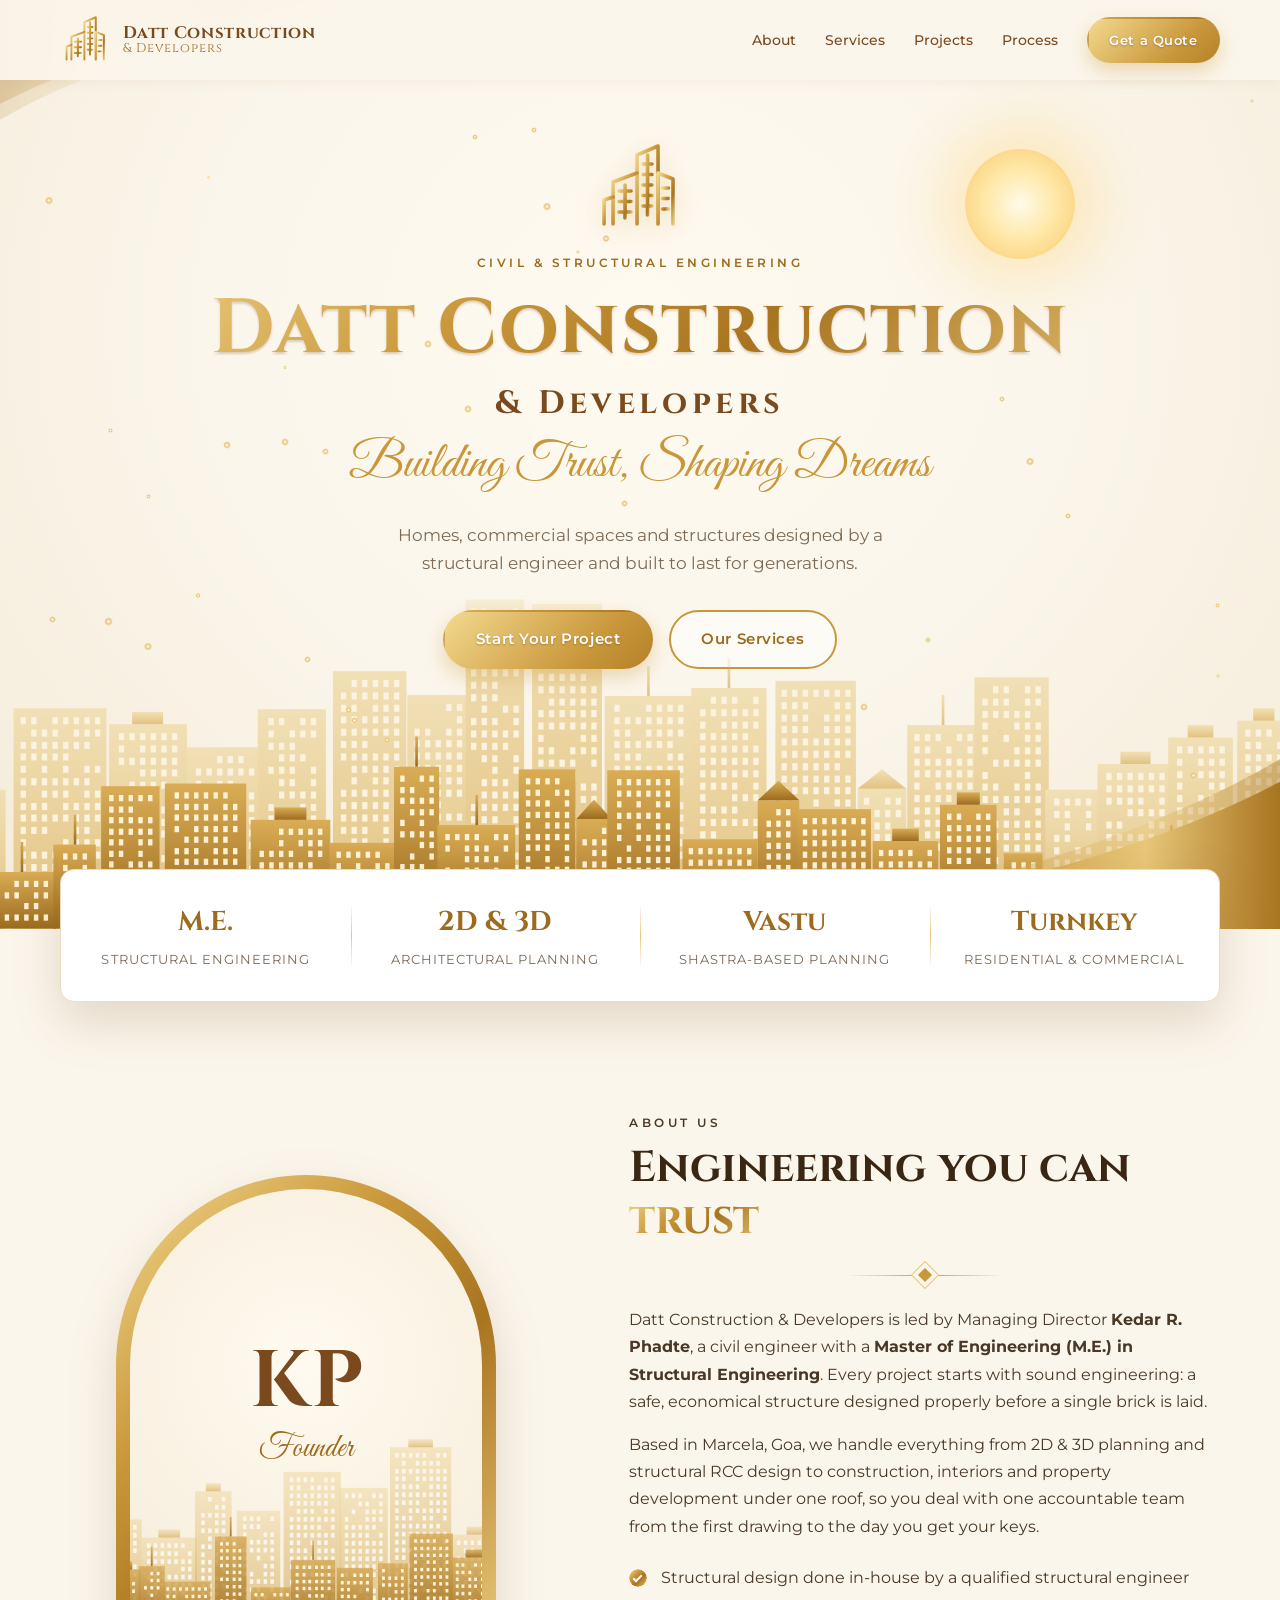
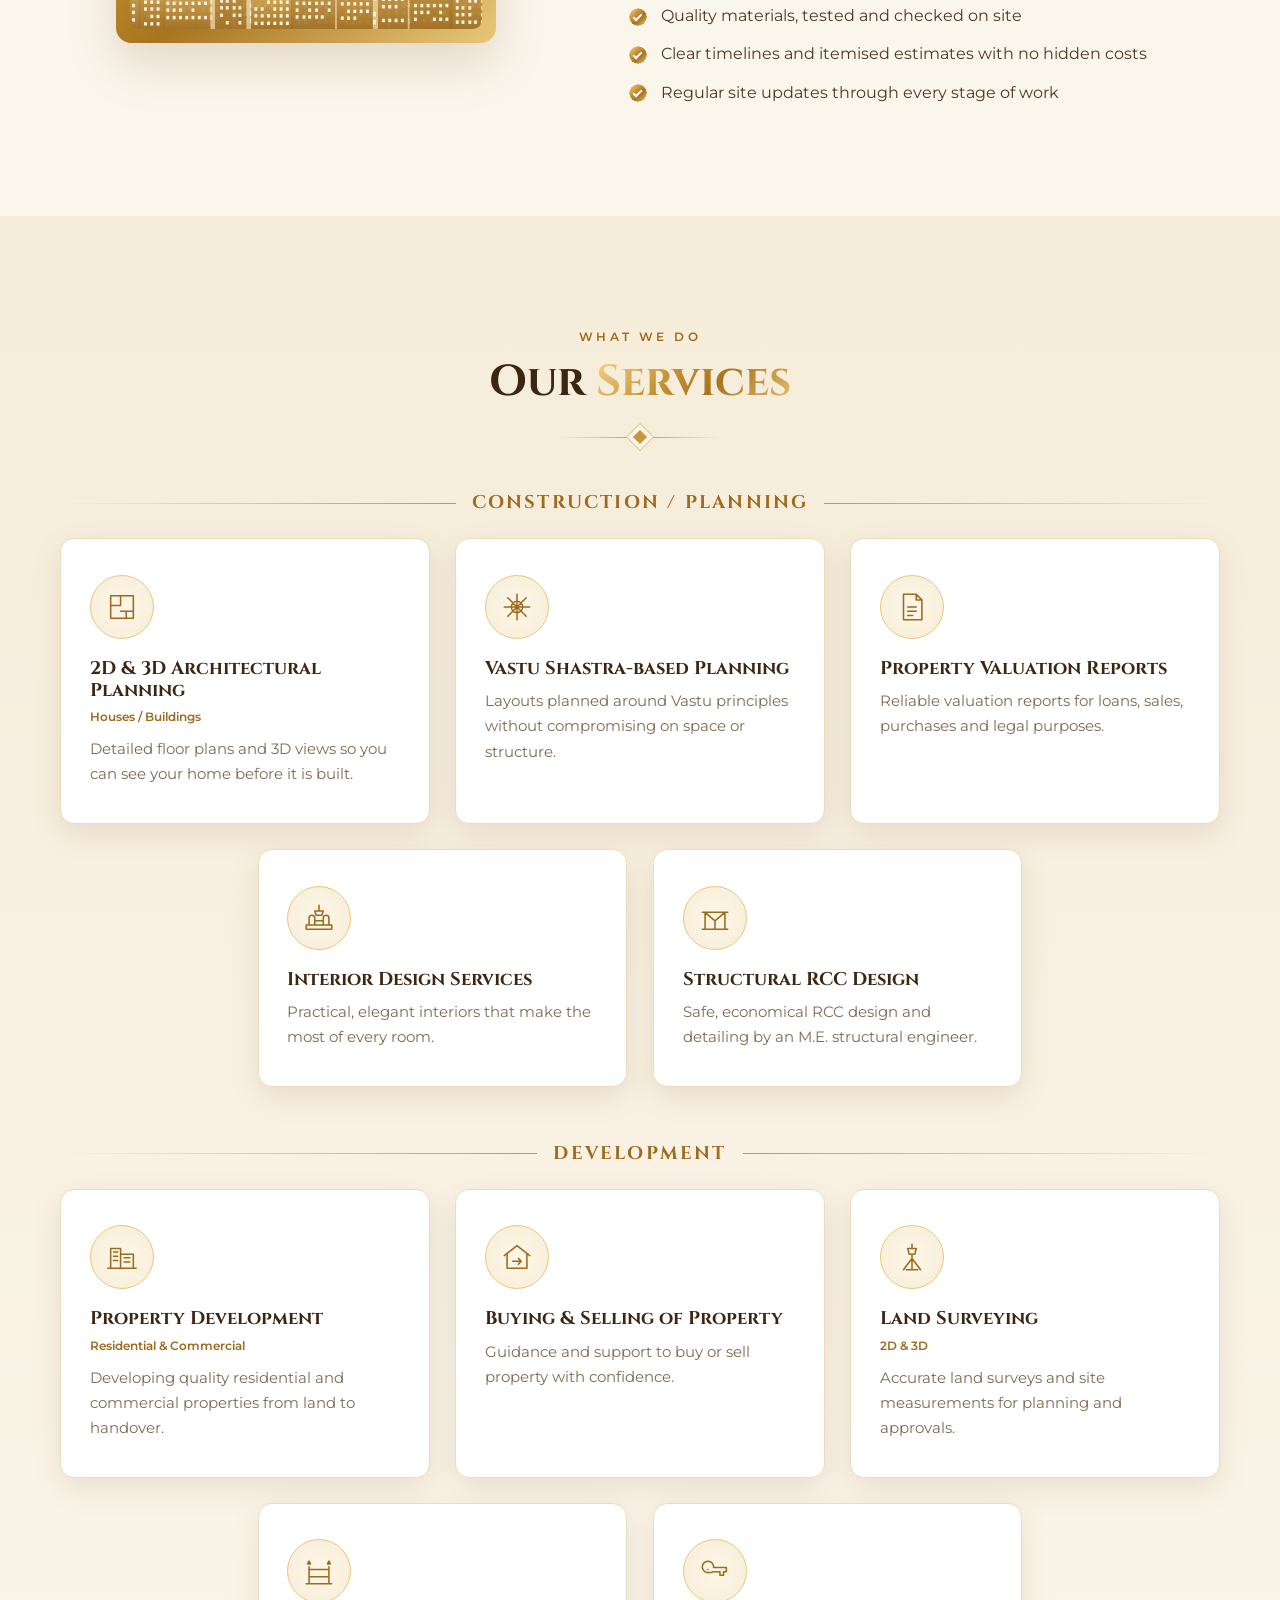
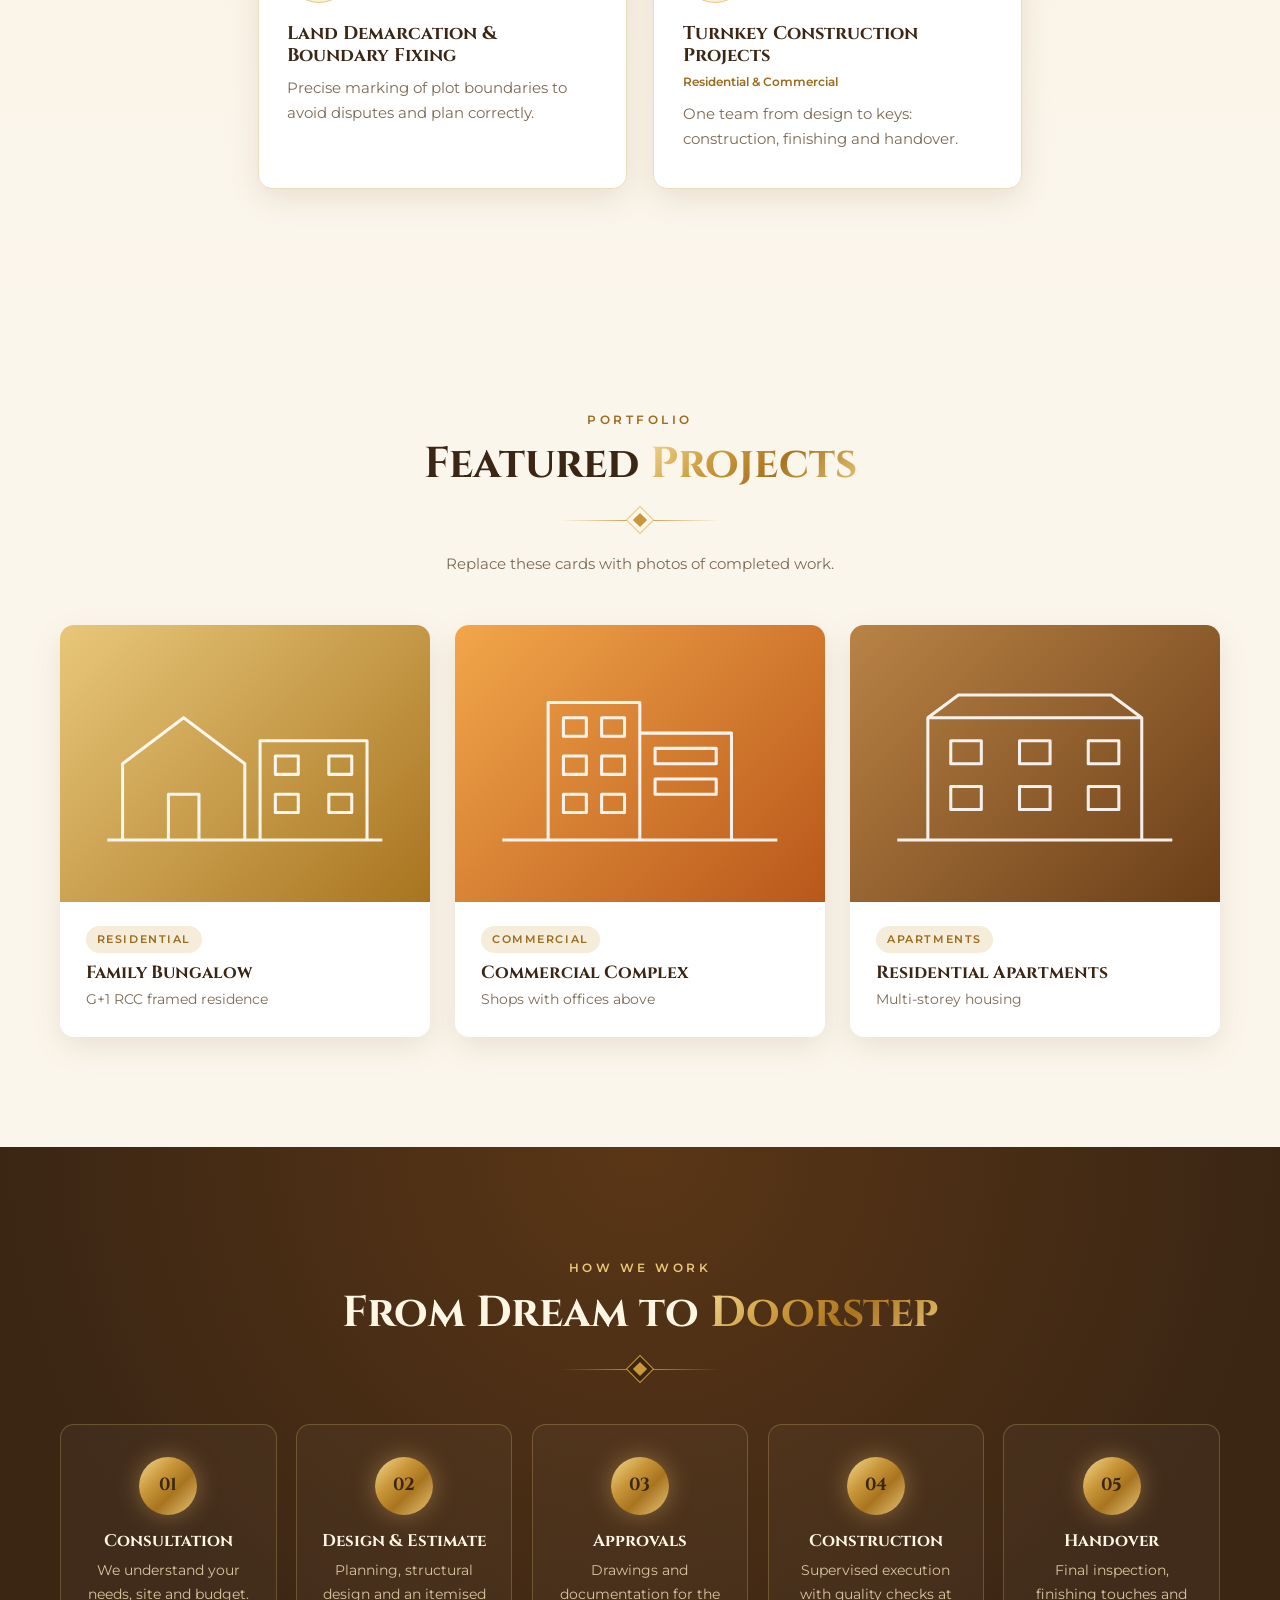
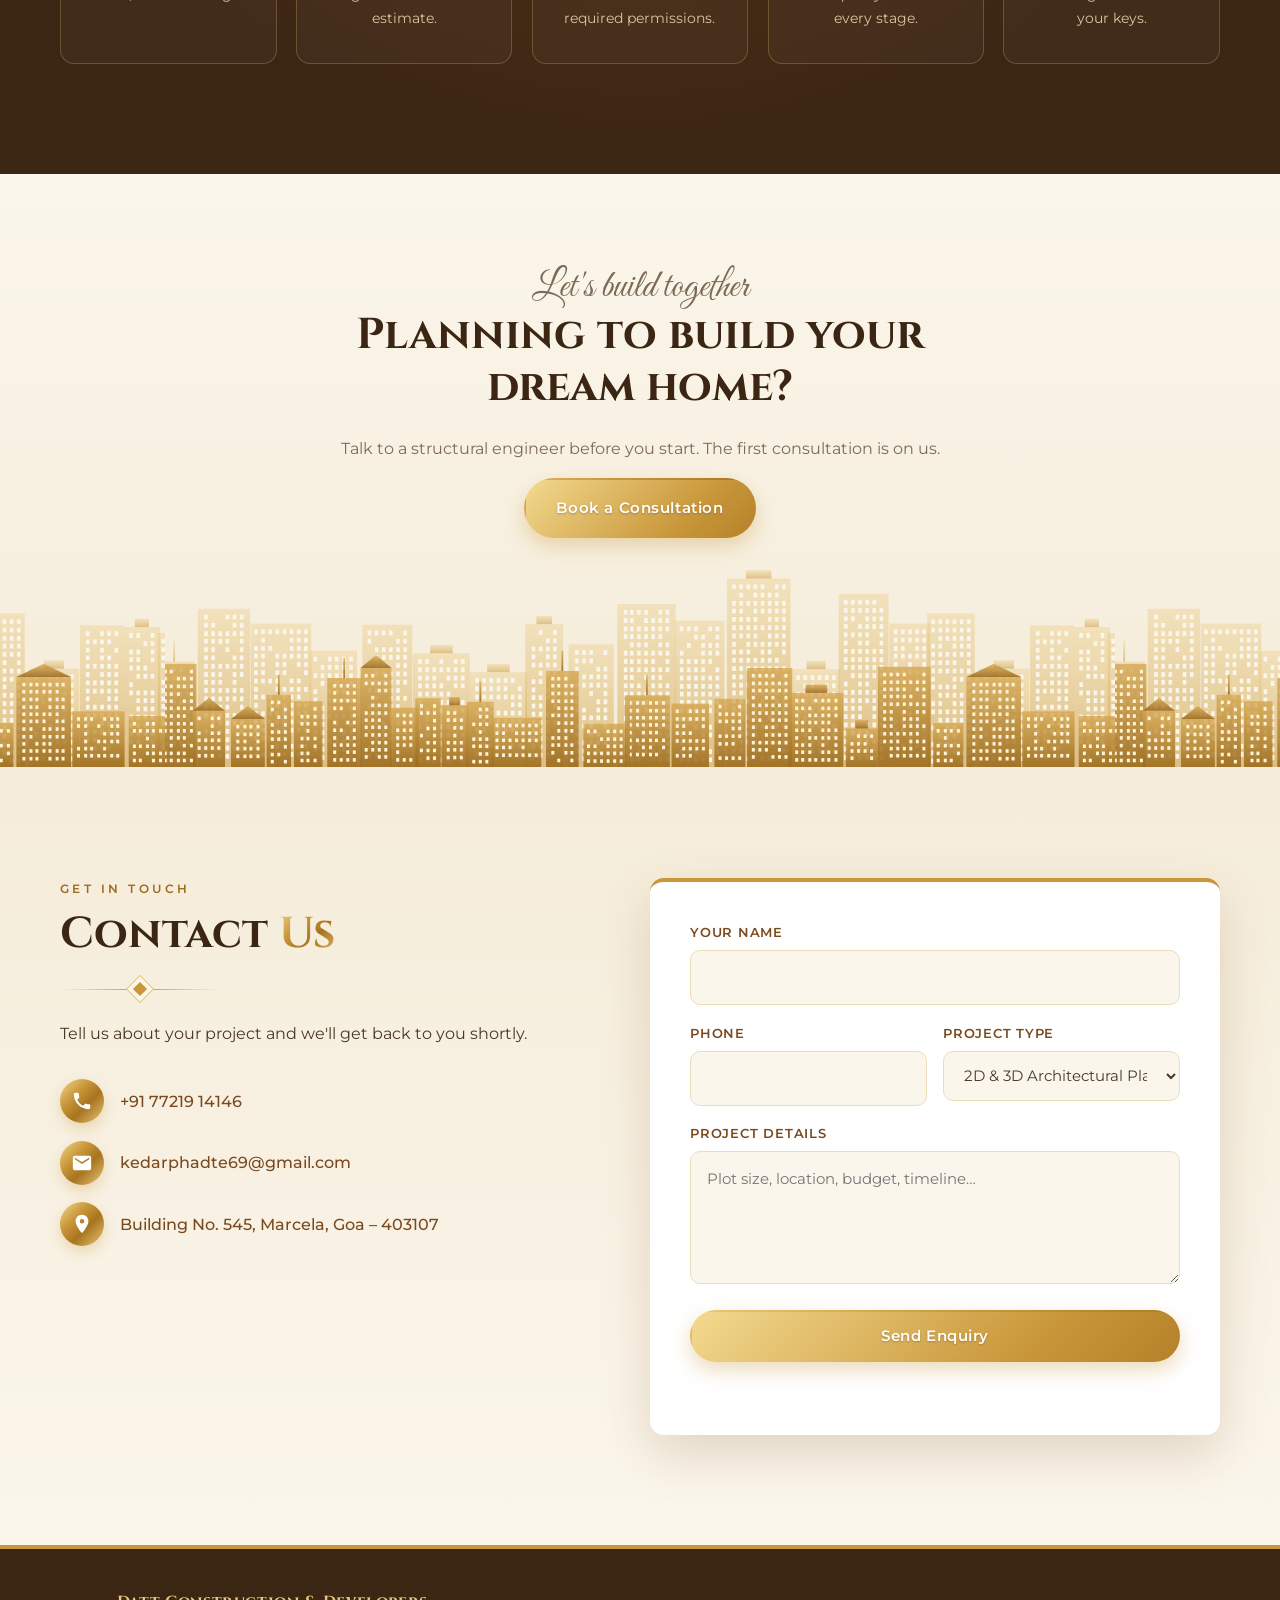
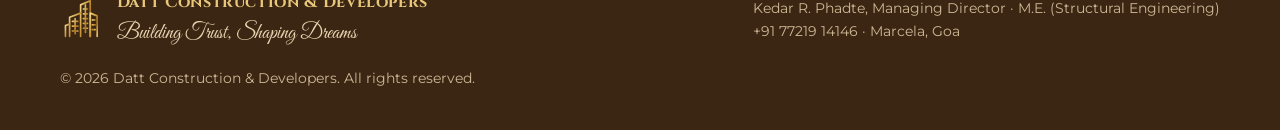
==== commit 6c4f4bf0: "Animate hero skyline from day to night Sky moves through daylight, sunset and a navy night; the sun " ====
--- a/websites/datt-construction/index.html
+++ b/websites/datt-construction/index.html
@@ -39,7 +39,13 @@
   <main>
     <!-- ============ HERO ============ -->
     <section class="hero">
-      <div class="skyline" aria-hidden="true"></div>
+      <!-- animated day → night sky -->
+      <div class="sky sky--sunset" aria-hidden="true"></div>
+      <div class="sky sky--night" aria-hidden="true"></div>
+      <div class="stars" aria-hidden="true"></div>
+      <div class="sun" aria-hidden="true"></div>
+      <div class="moon" aria-hidden="true"></div>
+      <div class="skyline" aria-hidden="true"><svg id="skylineSvg" viewBox="0 0 1600 420" preserveAspectRatio="xMidYMax slice"></svg></div>
       <div class="swoosh swoosh--tl" aria-hidden="true"></div>
       <div class="swoosh swoosh--br" aria-hidden="true"></div>
       <div class="sparkles" aria-hidden="true"></div>
--- a/websites/datt-construction/style.css
+++ b/websites/datt-construction/style.css
@@ -116,6 +116,9 @@
   position: fixed; inset: 0 0 auto; z-index: 50;
   transition: background .3s, box-shadow .3s, padding .3s;
   padding: 14px 0;
+  background: rgba(251, 246, 236, .94);
+  backdrop-filter: blur(10px);
+  box-shadow: 0 2px 12px rgba(122, 74, 30, .06);
 }
 .header.scrolled {
   background: rgba(251, 246, 236, .94);
@@ -147,7 +150,7 @@
   min-height: 100vh; min-height: 100svh;
   display: flex; align-items: center; justify-content: center;
   text-align: center;
-  padding: 150px 0 220px;
+  padding: 140px 0 260px;
   overflow: hidden;
   background:
     radial-gradient(ellipse at 50% 35%, #fffaf0 0%, var(--ivory) 45%, var(--cream) 100%);
@@ -161,13 +164,68 @@
 .hero__lead { max-width: 560px; margin: 0 auto 2rem; color: var(--muted); font-size: 1.05rem; }
 .hero__actions { display: flex; gap: 1rem; justify-content: center; flex-wrap: wrap; }
 
-/* gold city skyline (from the business card) */
+/* ---------- animated day → night skyline ---------- */
+.hero { --cycle: 28s; }
+.sky { position: absolute; inset: 0; z-index: 0; pointer-events: none; opacity: 0; }
+.sky--sunset {
+  background: linear-gradient(180deg, #f7d79a 0%, #f4b06a 45%, #f0c993 75%, #f7e3bf 100%);
+  animation: sunset var(--cycle) ease-in-out infinite;
+}
+.sky--night {
+  background: radial-gradient(ellipse at 20% 15%, #24344f 0%, transparent 55%),
+              linear-gradient(180deg, #0c1626 0%, #16233a 50%, #2a2a40 85%, #3a2f3a 100%);
+  animation: night var(--cycle) ease-in-out infinite;
+}
+.stars { position: absolute; inset: 0 0 35% 0; z-index: 0; pointer-events: none; opacity: 0; animation: night var(--cycle) ease-in-out infinite; }
+.stars i { position: absolute; width: 2px; height: 2px; border-radius: 50%; background: #fff7e0; box-shadow: 0 0 4px #fff3cc; animation: twinkle 3s ease-in-out infinite; }
+.sun {
+  position: absolute; z-index: 0; right: 16%; top: 16%; width: 110px; height: 110px; border-radius: 50%; pointer-events: none;
+  background: radial-gradient(circle, #fffbe9 0%, #ffe8a8 45%, #f7c868 100%);
+  box-shadow: 0 0 60px 25px rgba(255, 214, 130, .45);
+  animation: sun var(--cycle) ease-in-out infinite;
+}
+.sun::after { /* turns orange as it sets */
+  content: ""; position: absolute; inset: 0; border-radius: 50%;
+  background: radial-gradient(circle, #ffd27a 0%, #f28c1b 70%, #d9670f 100%);
+  box-shadow: 0 0 70px 30px rgba(242, 140, 27, .45);
+  opacity: 0; animation: sunset var(--cycle) ease-in-out infinite;
+}
+.moon {
+  position: absolute; z-index: 0; left: 14%; top: 17%; width: 70px; height: 70px; border-radius: 50%; pointer-events: none;
+  background: radial-gradient(circle at 35% 35%, #fffaf0 0%, #f3e6c6 60%, #e2cf9f 100%);
+  box-shadow: 0 0 40px 12px rgba(255, 240, 200, .35), inset -10px -6px 0 rgba(200, 175, 120, .35);
+  opacity: 0; animation: moon var(--cycle) ease-in-out infinite;
+}
 .skyline {
-  position: absolute; left: 0; right: 0; bottom: 0; height: 42%; z-index: 1; pointer-events: none;
-  background: url("assets/skyline.svg") center bottom / cover no-repeat;
-  -webkit-mask: linear-gradient(to top, #000 55%, transparent);
-          mask: linear-gradient(to top, #000 55%, transparent);
-}
+  position: absolute; left: 0; right: 0; bottom: 0; height: 40%; z-index: 1; pointer-events: none;
+  -webkit-mask: linear-gradient(to top, #000 70%, transparent);
+          mask: linear-gradient(to top, #000 70%, transparent);
+}
+.skyline svg { width: 100%; height: 100%; }
+.skyline .bld { animation: bld-night var(--cycle) ease-in-out infinite; }
+.skyline .lit { opacity: 0; filter: drop-shadow(0 0 3px rgba(255, 190, 90, .9)); animation: night var(--cycle) ease-in-out infinite; }
+.skyline .lit-1 { animation-delay: .7s; }
+.skyline .lit-2 { animation-delay: 1.4s; }
+.skyline .lit-3 { animation-delay: 2.1s; }
+.skyline .lit-4 { animation-delay: 2.8s; }
+
+/* hero text brightens at night so it stays readable */
+.hero .eyebrow, .hero__amp, .hero__lead, .hero .btn--outline { animation: text-night var(--cycle) ease-in-out infinite; }
+.hero .eyebrow { --day: var(--gold-deep); --night: var(--gold-light); }
+.hero__amp { --day: var(--bronze); --night: #f6e7c8; }
+.hero__lead { --day: var(--muted); --night: #e6d7bc; }
+.hero .btn--outline { --day: var(--gold-deep); --night: var(--gold-light); animation-name: text-night, btn-night; }
+.hero .btn--outline:hover { color: #fff; }
+
+/* timeline: day 0–30%, sunset ~38%, night 50–78%, dawn ~88%, day again */
+@keyframes sunset { 0%, 26% { opacity: 0; } 38% { opacity: 1; } 52%, 80% { opacity: 0; } 88% { opacity: .7; } 96%, 100% { opacity: 0; } }
+@keyframes night { 0%, 36% { opacity: 0; } 50%, 78% { opacity: 1; } 92%, 100% { opacity: 0; } }
+@keyframes moon { 0%, 38% { opacity: 0; transform: translateY(40px); } 52%, 76% { opacity: 1; transform: none; } 90%, 100% { opacity: 0; transform: translateY(-20px); } }
+@keyframes sun { 0%, 24% { transform: translateY(0); opacity: 1; } 46% { transform: translateY(55vh); opacity: 1; } 47%, 80% { transform: translateY(55vh); opacity: 0; } 81% { opacity: 1; } 100% { transform: translateY(0); } }
+@keyframes bld-night { 0%, 34% { filter: none; } 50%, 78% { filter: brightness(.36) saturate(.75); } 92%, 100% { filter: none; } }
+@keyframes btn-night { 0%, 36% { background-color: rgba(255, 255, 255, .5); } 50%, 78% { background-color: rgba(255, 255, 255, .06); } 92%, 100% { background-color: rgba(255, 255, 255, .5); } }
+@keyframes text-night { 0%, 36% { color: var(--day); } 50%, 78% { color: var(--night); } 92%, 100% { color: var(--day); } }
+
 /* gold swoosh bands in the corners, like the card */
 .swoosh { position: absolute; z-index: 2; pointer-events: none; width: 42%; height: 170px; background: url("assets/swoosh.svg") center / 100% 100% no-repeat; }
 .swoosh--br { right: 0; bottom: 0; }
@@ -394,3 +452,11 @@
 #services .card { flex: 0 1 calc((100% - 3.2rem) / 3); }
 @media (max-width: 1000px) { #services .card { flex-basis: calc((100% - 1.6rem) / 2); } }
 @media (max-width: 600px) { #services .card { flex-basis: 100%; } }
+
+/* animated sky on phones */
+@media (max-width: 600px) {
+  .skyline { height: 24%; }
+  .hero { padding-bottom: 200px; }
+  .moon { width: 42px; height: 42px; left: 7%; top: 13%; }
+  .sun { width: 64px; height: 64px; right: 8%; top: 13%; }
+}
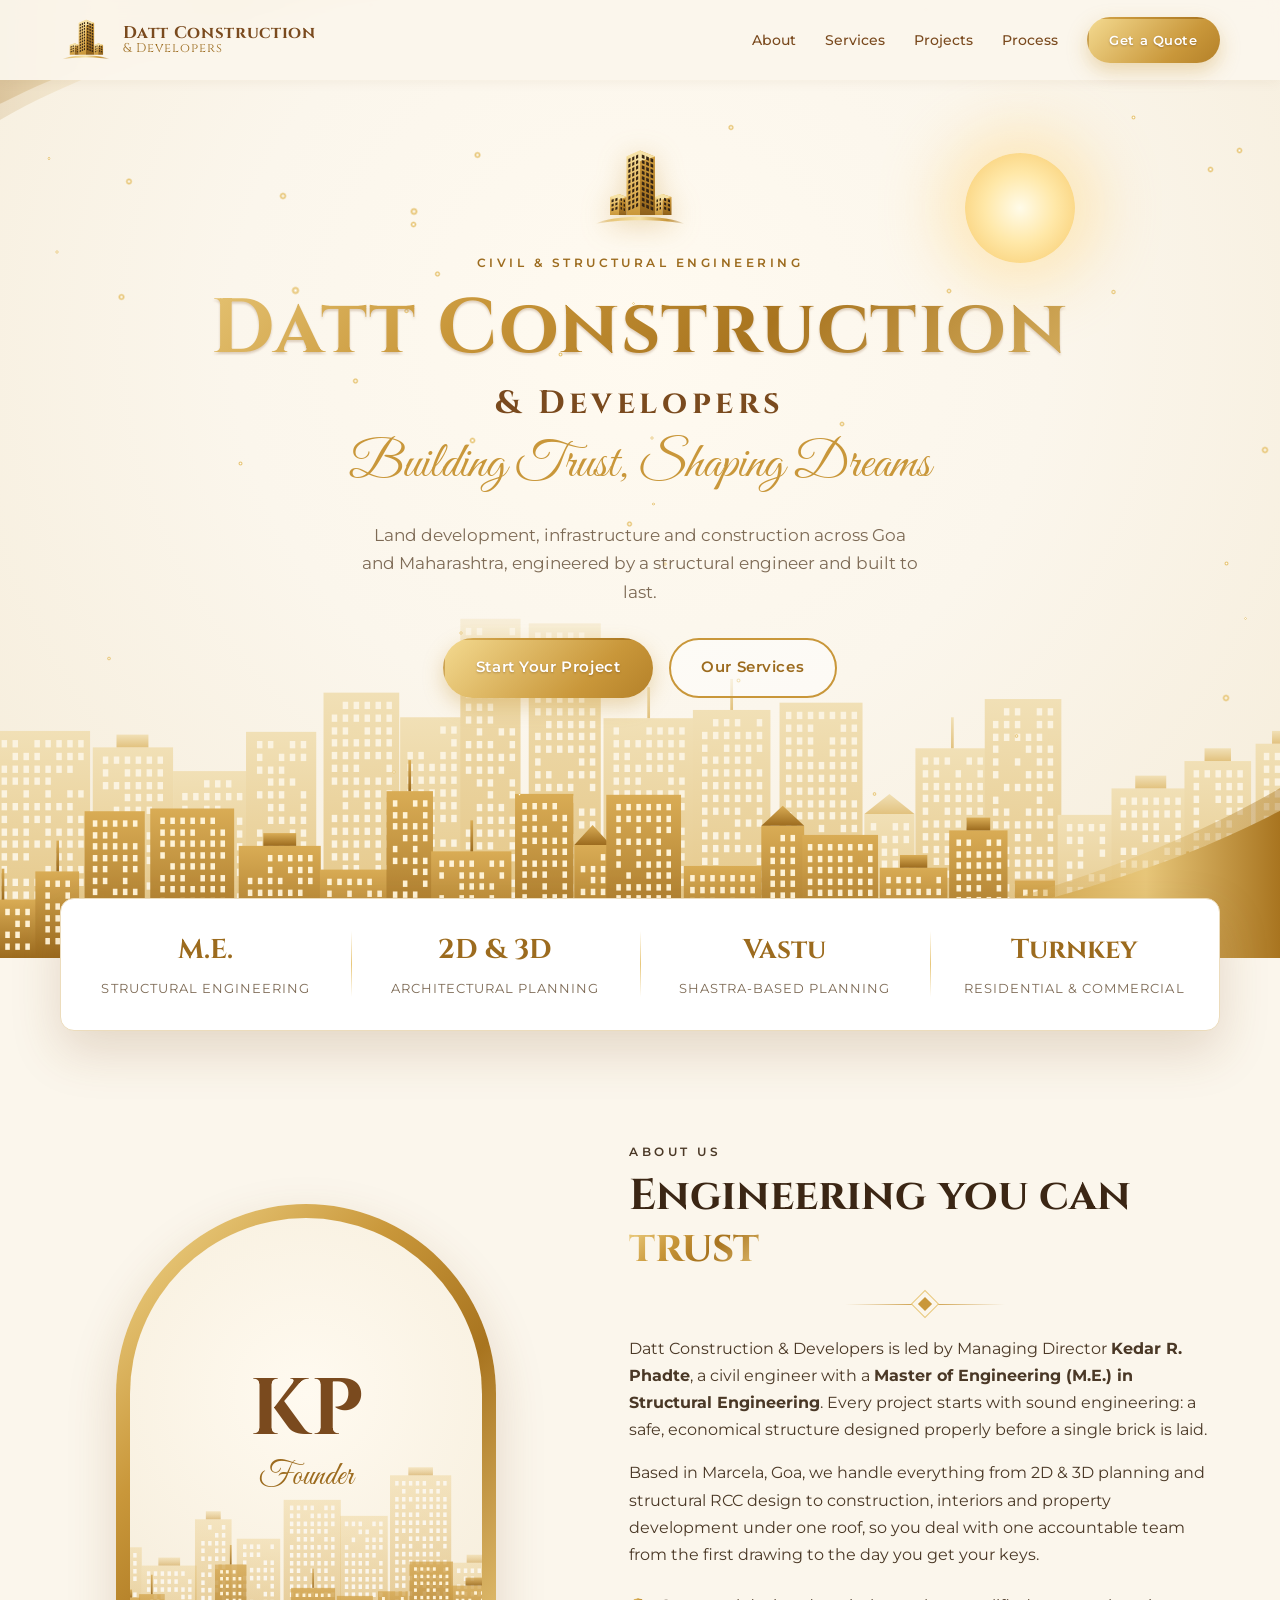
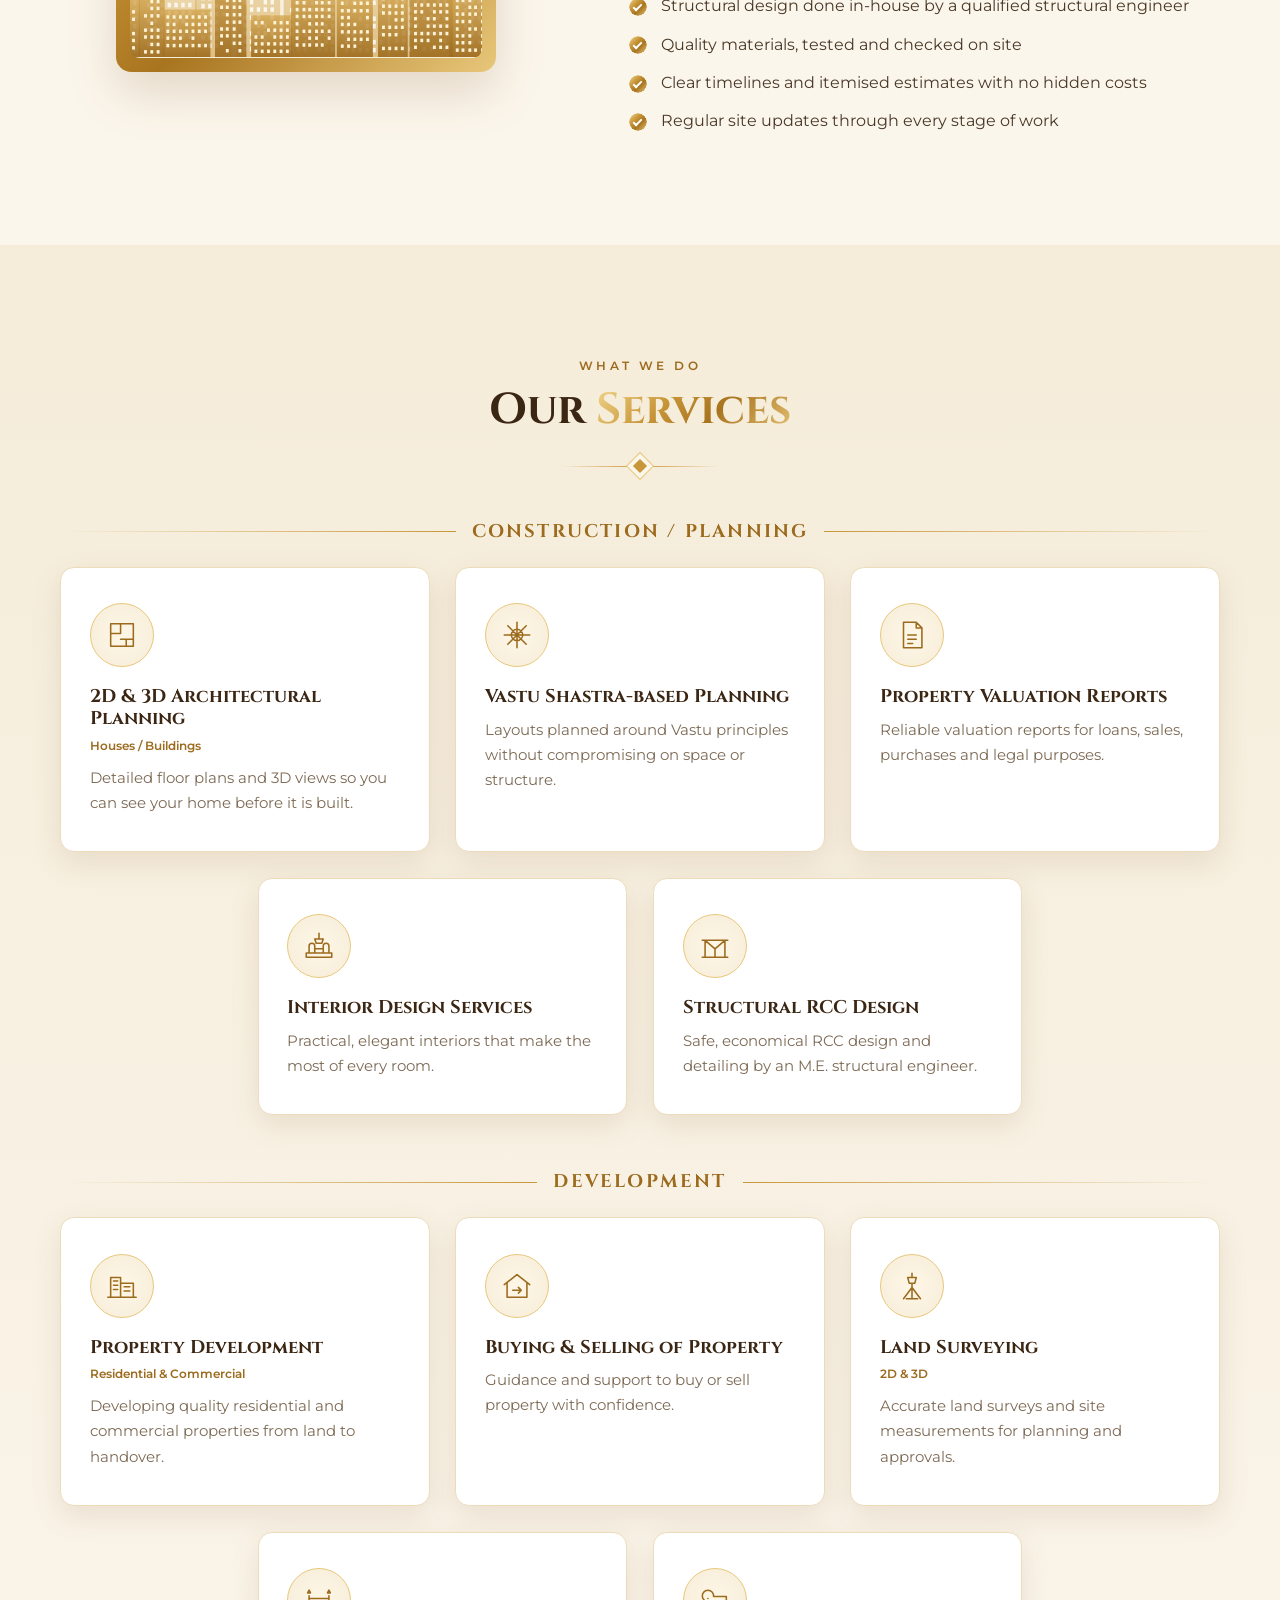
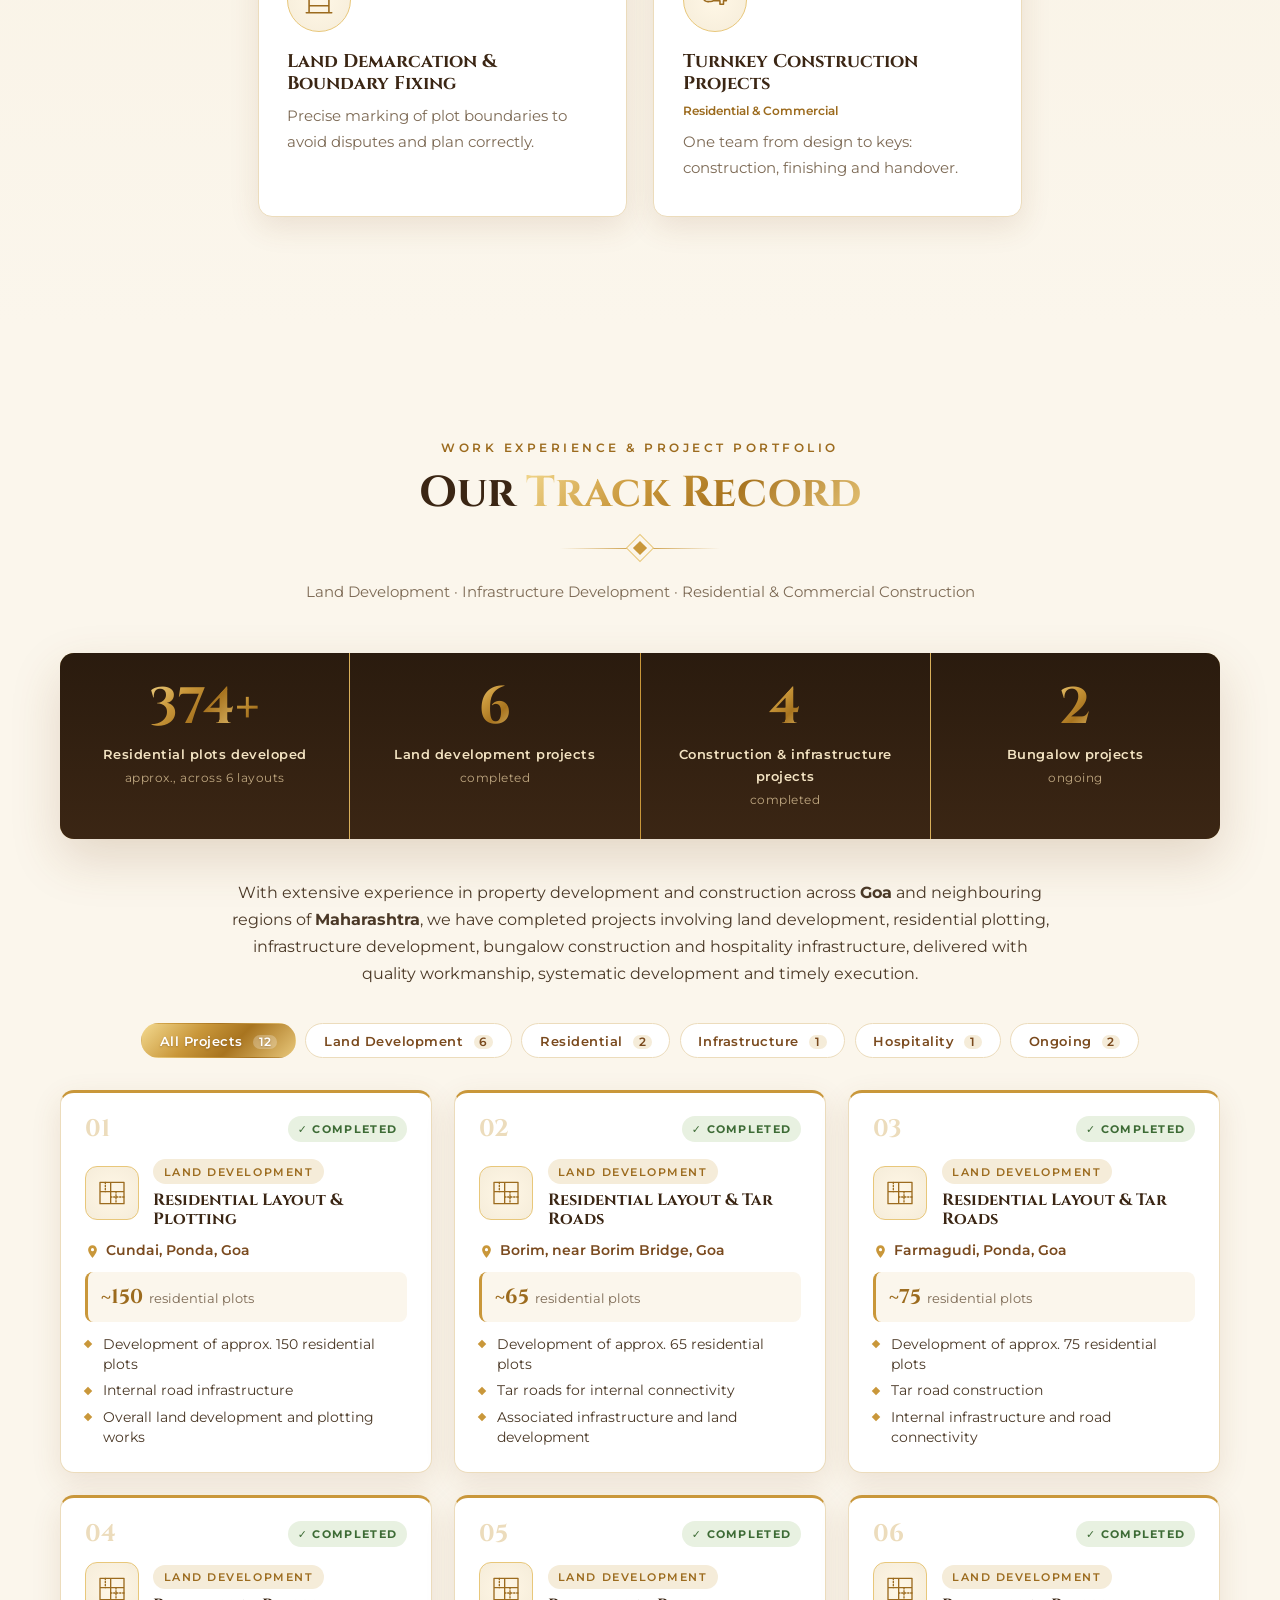
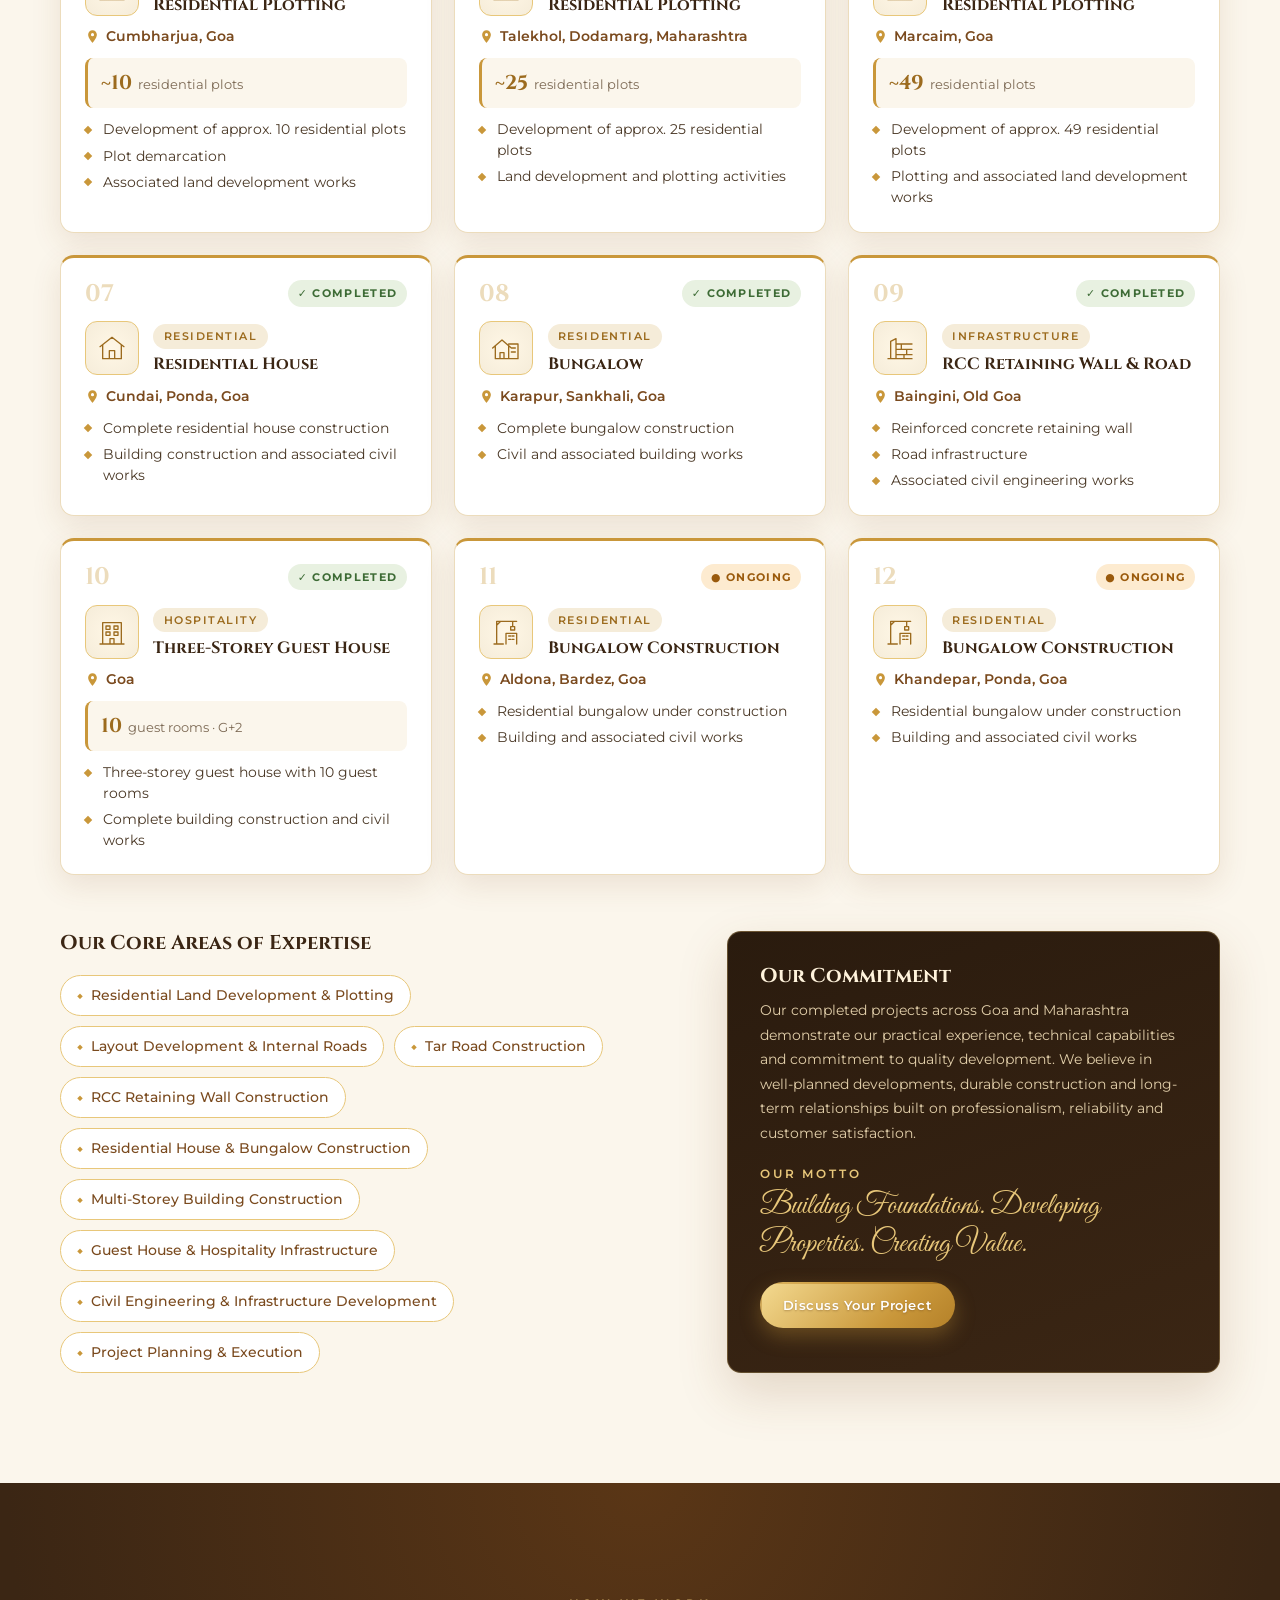
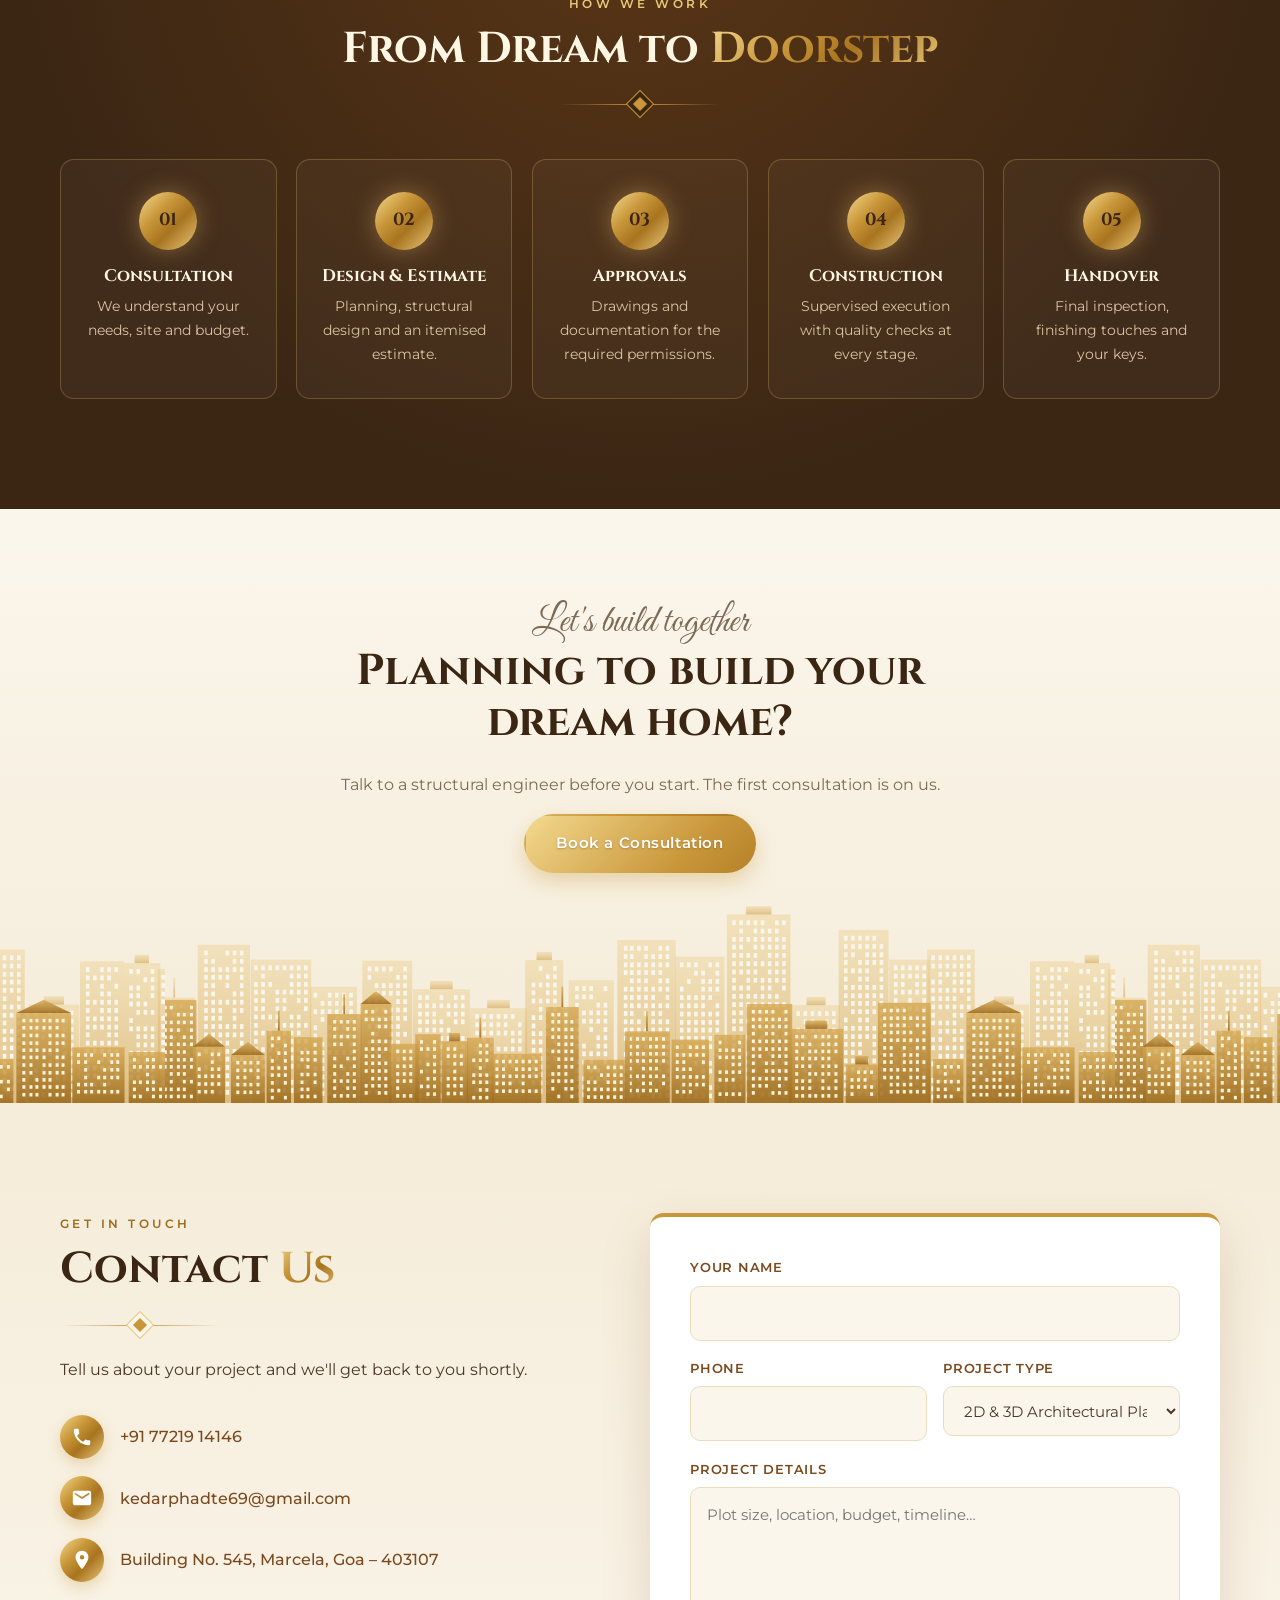
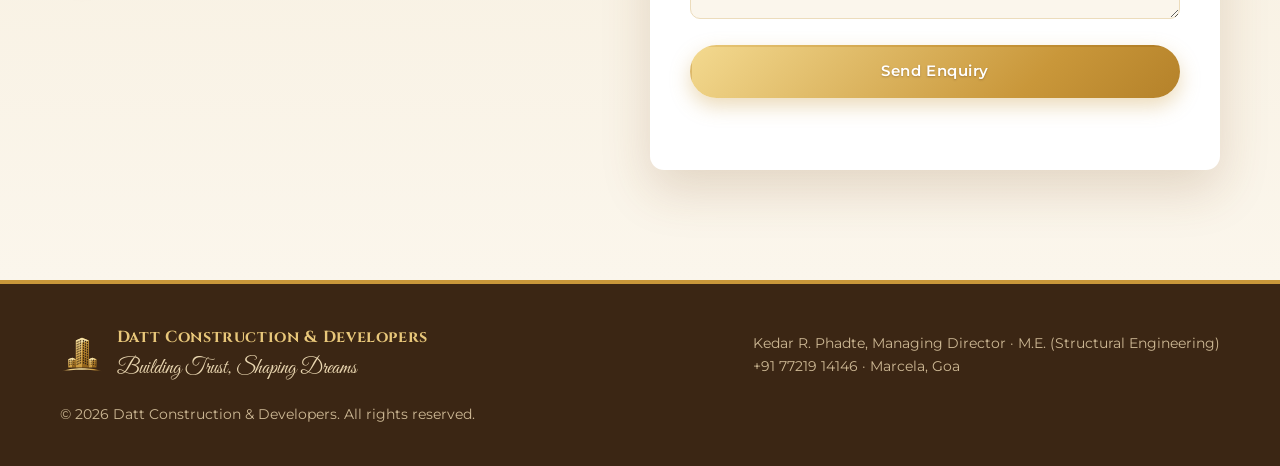
==== commit dc6bd586: "Add work experience and project portfolio Replaces sample project cards with 12 real projects across" ====
--- a/websites/datt-construction/index.html
+++ b/websites/datt-construction/index.html
@@ -59,8 +59,8 @@
         </h1>
         <p class="script hero__tagline">Building Trust, Shaping Dreams</p>
         <p class="hero__lead">
-          Homes, commercial spaces and structures designed by a structural engineer
-          and built to last for generations.
+          Land development, infrastructure and construction across Goa and Maharashtra,
+          engineered by a structural engineer and built to last.
         </p>
         <div class="hero__actions">
           <a href="#contact" class="btn btn--gold">Start Your Project</a>
@@ -195,34 +195,177 @@
       </div>
     </section>
 
-    <!-- ============ PROJECTS ============ -->
+    <!-- ============ PROJECTS / WORK EXPERIENCE ============ -->
     <section class="section" id="projects">
       <div class="container">
         <div class="section-head reveal">
-          <p class="eyebrow">Portfolio</p>
-          <h2 class="section-title">Featured <span class="gold-text">Projects</span></h2>
+          <p class="eyebrow">Work Experience &amp; Project Portfolio</p>
+          <h2 class="section-title">Our <span class="gold-text">Track Record</span></h2>
           <div class="ornament" aria-hidden="true"></div>
-          <p class="section-sub">Replace these cards with photos of completed work.</p>
-        </div>
-        <div class="projects">
-          <figure class="project reveal">
-            <div class="project__img project__img--1">
-              <svg viewBox="0 0 200 120" aria-hidden="true"><path d="M20 110V60l40-30 40 30v50M50 110V80h20v30M110 110V45h70v65M120 55h15v12h-15zM155 55h15v12h-15zM120 80h15v12h-15zM155 80h15v12h-15zM10 110h180"/></svg>
-            </div>
-            <figcaption><span class="tag">Residential</span><h3>Family Bungalow</h3><p>G+1 RCC framed residence</p></figcaption>
-          </figure>
-          <figure class="project reveal">
-            <div class="project__img project__img--2">
-              <svg viewBox="0 0 200 120" aria-hidden="true"><path d="M40 110V20h60v90M100 110V40h60v70M50 30h15v12H50zM75 30h15v12H75zM50 55h15v12H50zM75 55h15v12H75zM50 80h15v12H50zM75 80h15v12H75zM110 50h40v10h-40zM110 70h40v10h-40zM10 110h180"/></svg>
-            </div>
-            <figcaption><span class="tag">Commercial</span><h3>Commercial Complex</h3><p>Shops with offices above</p></figcaption>
-          </figure>
-          <figure class="project reveal">
-            <div class="project__img project__img--3">
-              <svg viewBox="0 0 200 120" aria-hidden="true"><path d="M30 110V30h140v80M30 30l20-15h100l20 15M45 45h20v15H45zM90 45h20v15H90zM135 45h20v15h-20zM45 75h20v15H45zM90 75h20v15H90zM135 75h20v15h-20zM10 110h180"/></svg>
-            </div>
-            <figcaption><span class="tag">Apartments</span><h3>Residential Apartments</h3><p>Multi-storey housing</p></figcaption>
-          </figure>
+          <p class="section-sub">Land Development · Infrastructure Development · Residential &amp; Commercial Construction</p>
+        </div>
+
+        <div class="stats reveal">
+          <div class="stat"><span class="stat__num" data-count="374">0</span><span class="stat__plus">+</span><span class="stat__label">Residential plots developed<small>approx., across 6 layouts</small></span></div>
+          <div class="stat"><span class="stat__num" data-count="6">0</span><span class="stat__label">Land development projects<small>completed</small></span></div>
+          <div class="stat"><span class="stat__num" data-count="4">0</span><span class="stat__label">Construction &amp; infrastructure projects<small>completed</small></span></div>
+          <div class="stat"><span class="stat__num" data-count="2">0</span><span class="stat__label">Bungalow projects<small>ongoing</small></span></div>
+        </div>
+
+        <p class="experience-intro reveal">
+          With extensive experience in property development and construction across <strong>Goa</strong> and
+          neighbouring regions of <strong>Maharashtra</strong>, we have completed projects involving land development,
+          residential plotting, infrastructure development, bungalow construction and hospitality infrastructure,
+          delivered with quality workmanship, systematic development and timely execution.
+        </p>
+
+        <div class="filters reveal" role="tablist" aria-label="Filter projects">
+          <button class="filter is-active" data-filter="all">All Projects <span>12</span></button>
+          <button class="filter" data-filter="land">Land Development <span>6</span></button>
+          <button class="filter" data-filter="residential">Residential <span>2</span></button>
+          <button class="filter" data-filter="infra">Infrastructure <span>1</span></button>
+          <button class="filter" data-filter="hospitality">Hospitality <span>1</span></button>
+          <button class="filter" data-filter="ongoing">Ongoing <span>2</span></button>
+        </div>
+
+        <div class="pgrid" id="projectGrid">
+          <article class="pcard reveal" data-cat="land">
+            <div class="pcard__top"><span class="pcard__no">01</span><span class="status">Completed</span></div>
+            <div class="pcard__head">
+              <div class="pcard__icon"><svg viewBox="0 0 48 48" aria-hidden="true"><path d="M6 40h36M6 8h36v32H6zM6 22h36M22 8v32"/><path d="M14 8v14M30 22v18M22 30h20" stroke-dasharray="2 2.5"/></svg></div>
+              <div><span class="tag">Land Development</span><h3>Residential Layout &amp; Plotting</h3></div>
+            </div>
+            <p class="pcard__loc"><svg viewBox="0 0 24 24" aria-hidden="true"><path d="M12 2C8.1 2 5 5.1 5 9c0 5.2 7 13 7 13s7-7.8 7-13c0-3.9-3.1-7-7-7zm0 9.5a2.5 2.5 0 1 1 0-5 2.5 2.5 0 0 1 0 5z"/></svg>Cundai, Ponda, Goa</p>
+            <p class="pcard__metric"><strong>~150</strong> residential plots</p>
+            <ul class="pcard__scope"><li>Development of approx. 150 residential plots</li><li>Internal road infrastructure</li><li>Overall land development and plotting works</li></ul>
+          </article>
+          <article class="pcard reveal" data-cat="land">
+            <div class="pcard__top"><span class="pcard__no">02</span><span class="status">Completed</span></div>
+            <div class="pcard__head">
+              <div class="pcard__icon"><svg viewBox="0 0 48 48" aria-hidden="true"><path d="M6 40h36M6 8h36v32H6zM6 22h36M22 8v32"/><path d="M14 8v14M30 22v18M22 30h20" stroke-dasharray="2 2.5"/></svg></div>
+              <div><span class="tag">Land Development</span><h3>Residential Layout &amp; Tar Roads</h3></div>
+            </div>
+            <p class="pcard__loc"><svg viewBox="0 0 24 24" aria-hidden="true"><path d="M12 2C8.1 2 5 5.1 5 9c0 5.2 7 13 7 13s7-7.8 7-13c0-3.9-3.1-7-7-7zm0 9.5a2.5 2.5 0 1 1 0-5 2.5 2.5 0 0 1 0 5z"/></svg>Borim, near Borim Bridge, Goa</p>
+            <p class="pcard__metric"><strong>~65</strong> residential plots</p>
+            <ul class="pcard__scope"><li>Development of approx. 65 residential plots</li><li>Tar roads for internal connectivity</li><li>Associated infrastructure and land development</li></ul>
+          </article>
+          <article class="pcard reveal" data-cat="land">
+            <div class="pcard__top"><span class="pcard__no">03</span><span class="status">Completed</span></div>
+            <div class="pcard__head">
+              <div class="pcard__icon"><svg viewBox="0 0 48 48" aria-hidden="true"><path d="M6 40h36M6 8h36v32H6zM6 22h36M22 8v32"/><path d="M14 8v14M30 22v18M22 30h20" stroke-dasharray="2 2.5"/></svg></div>
+              <div><span class="tag">Land Development</span><h3>Residential Layout &amp; Tar Roads</h3></div>
+            </div>
+            <p class="pcard__loc"><svg viewBox="0 0 24 24" aria-hidden="true"><path d="M12 2C8.1 2 5 5.1 5 9c0 5.2 7 13 7 13s7-7.8 7-13c0-3.9-3.1-7-7-7zm0 9.5a2.5 2.5 0 1 1 0-5 2.5 2.5 0 0 1 0 5z"/></svg>Farmagudi, Ponda, Goa</p>
+            <p class="pcard__metric"><strong>~75</strong> residential plots</p>
+            <ul class="pcard__scope"><li>Development of approx. 75 residential plots</li><li>Tar road construction</li><li>Internal infrastructure and road connectivity</li></ul>
+          </article>
+          <article class="pcard reveal" data-cat="land">
+            <div class="pcard__top"><span class="pcard__no">04</span><span class="status">Completed</span></div>
+            <div class="pcard__head">
+              <div class="pcard__icon"><svg viewBox="0 0 48 48" aria-hidden="true"><path d="M6 40h36M6 8h36v32H6zM6 22h36M22 8v32"/><path d="M14 8v14M30 22v18M22 30h20" stroke-dasharray="2 2.5"/></svg></div>
+              <div><span class="tag">Land Development</span><h3>Residential Plotting</h3></div>
+            </div>
+            <p class="pcard__loc"><svg viewBox="0 0 24 24" aria-hidden="true"><path d="M12 2C8.1 2 5 5.1 5 9c0 5.2 7 13 7 13s7-7.8 7-13c0-3.9-3.1-7-7-7zm0 9.5a2.5 2.5 0 1 1 0-5 2.5 2.5 0 0 1 0 5z"/></svg>Cumbharjua, Goa</p>
+            <p class="pcard__metric"><strong>~10</strong> residential plots</p>
+            <ul class="pcard__scope"><li>Development of approx. 10 residential plots</li><li>Plot demarcation</li><li>Associated land development works</li></ul>
+          </article>
+          <article class="pcard reveal" data-cat="land">
+            <div class="pcard__top"><span class="pcard__no">05</span><span class="status">Completed</span></div>
+            <div class="pcard__head">
+              <div class="pcard__icon"><svg viewBox="0 0 48 48" aria-hidden="true"><path d="M6 40h36M6 8h36v32H6zM6 22h36M22 8v32"/><path d="M14 8v14M30 22v18M22 30h20" stroke-dasharray="2 2.5"/></svg></div>
+              <div><span class="tag">Land Development</span><h3>Residential Plotting</h3></div>
+            </div>
+            <p class="pcard__loc"><svg viewBox="0 0 24 24" aria-hidden="true"><path d="M12 2C8.1 2 5 5.1 5 9c0 5.2 7 13 7 13s7-7.8 7-13c0-3.9-3.1-7-7-7zm0 9.5a2.5 2.5 0 1 1 0-5 2.5 2.5 0 0 1 0 5z"/></svg>Talekhol, Dodamarg, Maharashtra</p>
+            <p class="pcard__metric"><strong>~25</strong> residential plots</p>
+            <ul class="pcard__scope"><li>Development of approx. 25 residential plots</li><li>Land development and plotting activities</li></ul>
+          </article>
+          <article class="pcard reveal" data-cat="land">
+            <div class="pcard__top"><span class="pcard__no">06</span><span class="status">Completed</span></div>
+            <div class="pcard__head">
+              <div class="pcard__icon"><svg viewBox="0 0 48 48" aria-hidden="true"><path d="M6 40h36M6 8h36v32H6zM6 22h36M22 8v32"/><path d="M14 8v14M30 22v18M22 30h20" stroke-dasharray="2 2.5"/></svg></div>
+              <div><span class="tag">Land Development</span><h3>Residential Plotting</h3></div>
+            </div>
+            <p class="pcard__loc"><svg viewBox="0 0 24 24" aria-hidden="true"><path d="M12 2C8.1 2 5 5.1 5 9c0 5.2 7 13 7 13s7-7.8 7-13c0-3.9-3.1-7-7-7zm0 9.5a2.5 2.5 0 1 1 0-5 2.5 2.5 0 0 1 0 5z"/></svg>Marcaim, Goa</p>
+            <p class="pcard__metric"><strong>~49</strong> residential plots</p>
+            <ul class="pcard__scope"><li>Development of approx. 49 residential plots</li><li>Plotting and associated land development works</li></ul>
+          </article>
+          <article class="pcard reveal" data-cat="residential">
+            <div class="pcard__top"><span class="pcard__no">07</span><span class="status">Completed</span></div>
+            <div class="pcard__head">
+              <div class="pcard__icon"><svg viewBox="0 0 48 48" aria-hidden="true"><path d="M6 22 24 8l18 14M10 19v21h28V19M20 40V28h8v12"/></svg></div>
+              <div><span class="tag">Residential</span><h3>Residential House</h3></div>
+            </div>
+            <p class="pcard__loc"><svg viewBox="0 0 24 24" aria-hidden="true"><path d="M12 2C8.1 2 5 5.1 5 9c0 5.2 7 13 7 13s7-7.8 7-13c0-3.9-3.1-7-7-7zm0 9.5a2.5 2.5 0 1 1 0-5 2.5 2.5 0 0 1 0 5z"/></svg>Cundai, Ponda, Goa</p>
+            
+            <ul class="pcard__scope"><li>Complete residential house construction</li><li>Building construction and associated civil works</li></ul>
+          </article>
+          <article class="pcard reveal" data-cat="residential">
+            <div class="pcard__top"><span class="pcard__no">08</span><span class="status">Completed</span></div>
+            <div class="pcard__head">
+              <div class="pcard__icon"><svg viewBox="0 0 48 48" aria-hidden="true"><path d="M4 24 18 12l14 12M8 21v19h20V21M28 18h14v22H28M32 24h6M32 30h6M15 40v-9h6v9"/></svg></div>
+              <div><span class="tag">Residential</span><h3>Bungalow</h3></div>
+            </div>
+            <p class="pcard__loc"><svg viewBox="0 0 24 24" aria-hidden="true"><path d="M12 2C8.1 2 5 5.1 5 9c0 5.2 7 13 7 13s7-7.8 7-13c0-3.9-3.1-7-7-7zm0 9.5a2.5 2.5 0 1 1 0-5 2.5 2.5 0 0 1 0 5z"/></svg>Karapur, Sankhali, Goa</p>
+            
+            <ul class="pcard__scope"><li>Complete bungalow construction</li><li>Civil and associated building works</li></ul>
+          </article>
+          <article class="pcard reveal" data-cat="infra">
+            <div class="pcard__top"><span class="pcard__no">09</span><span class="status">Completed</span></div>
+            <div class="pcard__head">
+              <div class="pcard__icon"><svg viewBox="0 0 48 48" aria-hidden="true"><path d="M6 40h36M10 40V14l8-4v30M18 18h24M18 26h24M18 34h24M26 18v8M34 26v8M30 34v6"/></svg></div>
+              <div><span class="tag">Infrastructure</span><h3>RCC Retaining Wall &amp; Road</h3></div>
+            </div>
+            <p class="pcard__loc"><svg viewBox="0 0 24 24" aria-hidden="true"><path d="M12 2C8.1 2 5 5.1 5 9c0 5.2 7 13 7 13s7-7.8 7-13c0-3.9-3.1-7-7-7zm0 9.5a2.5 2.5 0 1 1 0-5 2.5 2.5 0 0 1 0 5z"/></svg>Baingini, Old Goa</p>
+            
+            <ul class="pcard__scope"><li>Reinforced concrete retaining wall</li><li>Road infrastructure</li><li>Associated civil engineering works</li></ul>
+          </article>
+          <article class="pcard reveal" data-cat="hospitality">
+            <div class="pcard__top"><span class="pcard__no">10</span><span class="status">Completed</span></div>
+            <div class="pcard__head">
+              <div class="pcard__icon"><svg viewBox="0 0 48 48" aria-hidden="true"><path d="M10 42V10h28v32M6 42h36M15 15h6v5h-6zM27 15h6v5h-6zM15 24h6v5h-6zM27 24h6v5h-6zM21 42v-8h6v8"/></svg></div>
+              <div><span class="tag">Hospitality</span><h3>Three-Storey Guest House</h3></div>
+            </div>
+            <p class="pcard__loc"><svg viewBox="0 0 24 24" aria-hidden="true"><path d="M12 2C8.1 2 5 5.1 5 9c0 5.2 7 13 7 13s7-7.8 7-13c0-3.9-3.1-7-7-7zm0 9.5a2.5 2.5 0 1 1 0-5 2.5 2.5 0 0 1 0 5z"/></svg>Goa</p>
+            <p class="pcard__metric"><strong>10</strong> guest rooms · G+2</p>
+            <ul class="pcard__scope"><li>Three-storey guest house with 10 guest rooms</li><li>Complete building construction and civil works</li></ul>
+          </article>
+          <article class="pcard reveal" data-cat="ongoing">
+            <div class="pcard__top"><span class="pcard__no">11</span><span class="status status--ongoing">Ongoing</span></div>
+            <div class="pcard__head">
+              <div class="pcard__icon"><svg viewBox="0 0 48 48" aria-hidden="true"><path d="M10 42V8M6 42h14M10 8h30M10 14 16 8M34 8v8M31 16h6v5h-6zM24 42V26h16v16M28 30h3M33 30h3M28 35h3M33 35h3"/></svg></div>
+              <div><span class="tag">Residential</span><h3>Bungalow Construction</h3></div>
+            </div>
+            <p class="pcard__loc"><svg viewBox="0 0 24 24" aria-hidden="true"><path d="M12 2C8.1 2 5 5.1 5 9c0 5.2 7 13 7 13s7-7.8 7-13c0-3.9-3.1-7-7-7zm0 9.5a2.5 2.5 0 1 1 0-5 2.5 2.5 0 0 1 0 5z"/></svg>Aldona, Bardez, Goa</p>
+            
+            <ul class="pcard__scope"><li>Residential bungalow under construction</li><li>Building and associated civil works</li></ul>
+          </article>
+          <article class="pcard reveal" data-cat="ongoing">
+            <div class="pcard__top"><span class="pcard__no">12</span><span class="status status--ongoing">Ongoing</span></div>
+            <div class="pcard__head">
+              <div class="pcard__icon"><svg viewBox="0 0 48 48" aria-hidden="true"><path d="M10 42V8M6 42h14M10 8h30M10 14 16 8M34 8v8M31 16h6v5h-6zM24 42V26h16v16M28 30h3M33 30h3M28 35h3M33 35h3"/></svg></div>
+              <div><span class="tag">Residential</span><h3>Bungalow Construction</h3></div>
+            </div>
+            <p class="pcard__loc"><svg viewBox="0 0 24 24" aria-hidden="true"><path d="M12 2C8.1 2 5 5.1 5 9c0 5.2 7 13 7 13s7-7.8 7-13c0-3.9-3.1-7-7-7zm0 9.5a2.5 2.5 0 1 1 0-5 2.5 2.5 0 0 1 0 5z"/></svg>Khandepar, Ponda, Goa</p>
+            
+            <ul class="pcard__scope"><li>Residential bungalow under construction</li><li>Building and associated civil works</li></ul>
+          </article>
+        </div>
+
+        <div class="expertise">
+          <div class="expertise__list reveal">
+            <h3 class="expertise__title">Our Core Areas of Expertise</h3>
+            <ul class="chips"><li>Residential Land Development &amp; Plotting</li><li>Layout Development &amp; Internal Roads</li><li>Tar Road Construction</li><li>RCC Retaining Wall Construction</li><li>Residential House &amp; Bungalow Construction</li><li>Multi-Storey Building Construction</li><li>Guest House &amp; Hospitality Infrastructure</li><li>Civil Engineering &amp; Infrastructure Development</li><li>Project Planning &amp; Execution</li></ul>
+          </div>
+          <div class="commitment reveal">
+            <h3>Our Commitment</h3>
+            <p>Our completed projects across Goa and Maharashtra demonstrate our practical experience,
+              technical capabilities and commitment to quality development. We believe in well-planned
+              developments, durable construction and long-term relationships built on professionalism,
+              reliability and customer satisfaction.</p>
+            <p class="motto__label">Our Motto</p>
+            <p class="motto">Building Foundations. Developing Properties. Creating Value.</p>
+            <a href="#contact" class="btn btn--gold btn--sm">Discuss Your Project</a>
+          </div>
         </div>
       </div>
     </section>
@@ -297,6 +440,8 @@
                 <option>Property Valuation Report</option>
                 <option>Interior Design</option>
                 <option>Structural RCC Design</option>
+                <option>Land Development / Plotting</option>
+                <option>Roads / Retaining Walls / Infrastructure</option>
                 <option>Property Development</option>
                 <option>Buying / Selling Property</option>
                 <option>Land Surveying</option>
--- a/websites/datt-construction/style.css
+++ b/websites/datt-construction/style.css
@@ -311,21 +311,93 @@
 .card h3 { font-size: 1.15rem; }
 .card p { color: var(--muted); font-size: .93rem; margin: 0; }
 
-/* ---------- projects ---------- */
-.projects { display: grid; grid-template-columns: repeat(3, 1fr); gap: 1.6rem; }
-.project { margin: 0; border-radius: var(--radius); overflow: hidden; background: #fff; box-shadow: var(--shadow); transition: transform .3s, box-shadow .3s; }
-.project:hover { transform: translateY(-6px); box-shadow: var(--shadow-lg); }
-.project__img { aspect-ratio: 4 / 3; display: grid; place-items: center; padding: 2rem; }
-.project__img svg { width: 100%; fill: none; stroke: rgba(255, 255, 255, .9); stroke-width: 2; stroke-linejoin: round; }
-.project__img--1 { background: linear-gradient(135deg, #e8c77a, #a8741f); }
-.project__img--2 { background: linear-gradient(135deg, #f2a64a, #b8571a); }
-.project__img--3 { background: linear-gradient(135deg, #b98345, #6b3e18); }
-.project figcaption { padding: 1.4rem 1.6rem 1.6rem; }
-.project h3 { font-size: 1.1rem; margin-bottom: .2rem; }
-.project p { color: var(--muted); font-size: .9rem; margin: 0; }
+/* ---------- projects / work experience ---------- */
 .tag {
-  display: inline-block; font-size: .7rem; letter-spacing: .14em; text-transform: uppercase; font-weight: 600;
-  color: var(--gold-deep); background: var(--cream); padding: .25rem .7rem; border-radius: 999px; margin-bottom: .6rem;
+  display: inline-block; font-size: .68rem; letter-spacing: .14em; text-transform: uppercase; font-weight: 600;
+  color: var(--gold-deep); background: var(--cream); padding: .2rem .65rem; border-radius: 999px; margin-bottom: .4rem;
+}
+.stats {
+  display: grid; grid-template-columns: repeat(4, 1fr); gap: 1px; margin-bottom: 2.5rem;
+  background: linear-gradient(90deg, var(--gold-light), var(--gold), var(--gold-light));
+  border-radius: var(--radius); overflow: hidden; box-shadow: var(--shadow-lg);
+}
+.stat { background: linear-gradient(180deg, #2a1b0e, var(--brown)); padding: 1.8rem 1rem; text-align: center; color: #e9d6b0; }
+.stat__num, .stat__plus {
+  font-family: var(--font-head); font-weight: 700; font-size: clamp(2.2rem, 5vw, 3.2rem); line-height: 1;
+  background: var(--gold-gradient); -webkit-background-clip: text; background-clip: text; color: transparent;
+}
+.stat__label { display: block; margin-top: .6rem; font-size: .82rem; font-weight: 600; letter-spacing: .04em; color: #f3e3c2; }
+.stat__label small { display: block; font-weight: 400; color: #bfa780; font-size: .74rem; margin-top: .15rem; }
+.experience-intro { max-width: 820px; margin: 0 auto 2.2rem; text-align: center; color: var(--text); }
+
+.filters { display: flex; flex-wrap: wrap; justify-content: center; gap: .6rem; margin-bottom: 2rem; }
+.filter {
+  font: 600 .82rem var(--font-body); letter-spacing: .04em; color: var(--bronze); cursor: pointer;
+  background: #fff; border: 1px solid var(--sand); border-radius: 999px; padding: .55rem 1.1rem;
+  transition: background .25s, color .25s, border-color .25s;
+}
+.filter span { display: inline-block; min-width: 1.5em; margin-left: .35rem; padding: 0 .35rem; border-radius: 999px; background: var(--cream); font-size: .74rem; }
+.filter:hover { border-color: var(--gold); }
+.filter.is-active { background: var(--gold-gradient); color: #fff; border-color: transparent; text-shadow: 0 1px 2px rgba(90, 54, 22, .35); }
+.filter.is-active span { background: rgba(255, 255, 255, .25); }
+
+.pgrid { display: grid; grid-template-columns: repeat(3, 1fr); gap: 1.4rem; }
+.pcard {
+  position: relative; background: #fff; border: 1px solid var(--sand); border-radius: var(--radius);
+  padding: 1.4rem 1.5rem 1.5rem; box-shadow: var(--shadow); transition: transform .3s, box-shadow .3s, border-color .3s;
+  border-top: 3px solid var(--gold);
+}
+.pcard:hover { transform: translateY(-5px); box-shadow: var(--shadow-lg); border-color: var(--gold-light); }
+.pcard.is-hidden { display: none; }
+.pcard__top { display: flex; justify-content: space-between; align-items: center; margin-bottom: .9rem; }
+.pcard__no { font-family: var(--font-head); font-weight: 700; font-size: 1.5rem; color: var(--sand); line-height: 1; }
+.status {
+  font-size: .68rem; font-weight: 700; letter-spacing: .12em; text-transform: uppercase;
+  color: #3d6b35; background: #e8f1e1; padding: .25rem .6rem; border-radius: 999px;
+}
+.status::before { content: "✓ "; }
+.status--ongoing { color: #9a5a0c; background: #fdebd0; }
+.status--ongoing::before { content: "● "; animation: pulse 1.6s ease-in-out infinite; }
+@keyframes pulse { 50% { opacity: .3; } }
+.pcard__head { display: flex; gap: .9rem; align-items: center; margin-bottom: .6rem; }
+.pcard__icon {
+  flex: none; width: 54px; height: 54px; border-radius: 12px; display: grid; place-items: center;
+  background: radial-gradient(circle, #fff7e6, var(--cream)); border: 1px solid var(--gold-light);
+}
+.pcard__icon svg { width: 32px; height: 32px; fill: none; stroke: var(--gold-deep); stroke-width: 2; stroke-linecap: round; stroke-linejoin: round; }
+.pcard h3 { font-size: 1.02rem; margin: 0; }
+.pcard__loc { display: flex; align-items: center; gap: .35rem; font-size: .86rem; font-weight: 600; color: var(--bronze); margin: 0 0 .6rem; }
+.pcard__loc svg { width: 15px; height: 15px; fill: var(--gold); flex: none; }
+.pcard__metric { margin: 0 0 .7rem; padding: .5rem .8rem; border-radius: 8px; background: var(--ivory); border-left: 3px solid var(--gold); font-size: .84rem; color: var(--muted); }
+.pcard__metric strong { font-family: var(--font-head); font-size: 1.25rem; color: var(--gold-deep); margin-right: .2rem; }
+.pcard__scope { list-style: none; padding: 0; margin: 0; display: grid; gap: .35rem; }
+.pcard__scope li { position: relative; padding-left: 1.1rem; font-size: .86rem; color: var(--text); line-height: 1.5; }
+.pcard__scope li::before { content: ""; position: absolute; left: 0; top: .55em; width: 6px; height: 6px; background: var(--gold); transform: rotate(45deg); }
+
+.expertise { display: grid; grid-template-columns: 1.3fr 1fr; gap: 1.6rem; margin-top: 3.5rem; align-items: stretch; }
+.expertise__title { font-size: 1.25rem; margin-bottom: 1.2rem; }
+.chips { list-style: none; padding: 0; margin: 0; display: flex; flex-wrap: wrap; gap: .6rem; }
+.chips li {
+  font-size: .86rem; font-weight: 500; color: var(--bronze); background: #fff;
+  border: 1px solid var(--gold-light); border-radius: 999px; padding: .5rem 1rem;
+}
+.chips li::before { content: "◆"; color: var(--gold); font-size: .6rem; margin-right: .5rem; vertical-align: middle; }
+.commitment {
+  background: linear-gradient(160deg, #2a1b0e, var(--brown)); color: #e2cfaa; border-radius: var(--radius);
+  padding: 2rem; box-shadow: var(--shadow-lg); border: 1px solid rgba(232, 199, 122, .3);
+}
+.commitment h3 { color: #fff3dc; font-size: 1.25rem; }
+.commitment p { font-size: .9rem; }
+.motto__label { margin: 1.2rem 0 .2rem; font-size: .72rem !important; letter-spacing: .25em; text-transform: uppercase; color: var(--gold-light); font-weight: 600; }
+.motto { font-family: var(--font-script); font-size: 1.9rem !important; line-height: 1.25; color: var(--gold-light); margin-bottom: 1.2rem; }
+
+@media (max-width: 1000px) {
+  .pgrid { grid-template-columns: repeat(2, 1fr); }
+  .stats { grid-template-columns: repeat(2, 1fr); }
+  .expertise { grid-template-columns: 1fr; }
+}
+@media (max-width: 600px) {
+  .pgrid { grid-template-columns: 1fr; }
 }
 
 /* ---------- process ---------- */
@@ -399,7 +471,7 @@
 
 /* ---------- responsive ---------- */
 @media (max-width: 1000px) {
-  .cards, .projects { grid-template-columns: repeat(2, 1fr); }
+  .cards { grid-template-columns: repeat(2, 1fr); }
   .steps { grid-template-columns: repeat(3, 1fr); }
 }
 @media (max-width: 820px) {
@@ -423,7 +495,7 @@
   .hero { padding-top: 130px; }
 }
 @media (max-width: 600px) {
-  .cards, .projects, .steps { grid-template-columns: 1fr; }
+  .cards, .steps { grid-template-columns: 1fr; }
   .field-row { flex-direction: column; gap: 0; }
   .brand__logo { width: 42px; height: 42px; }
   .brand__name { font-size: .92rem; }
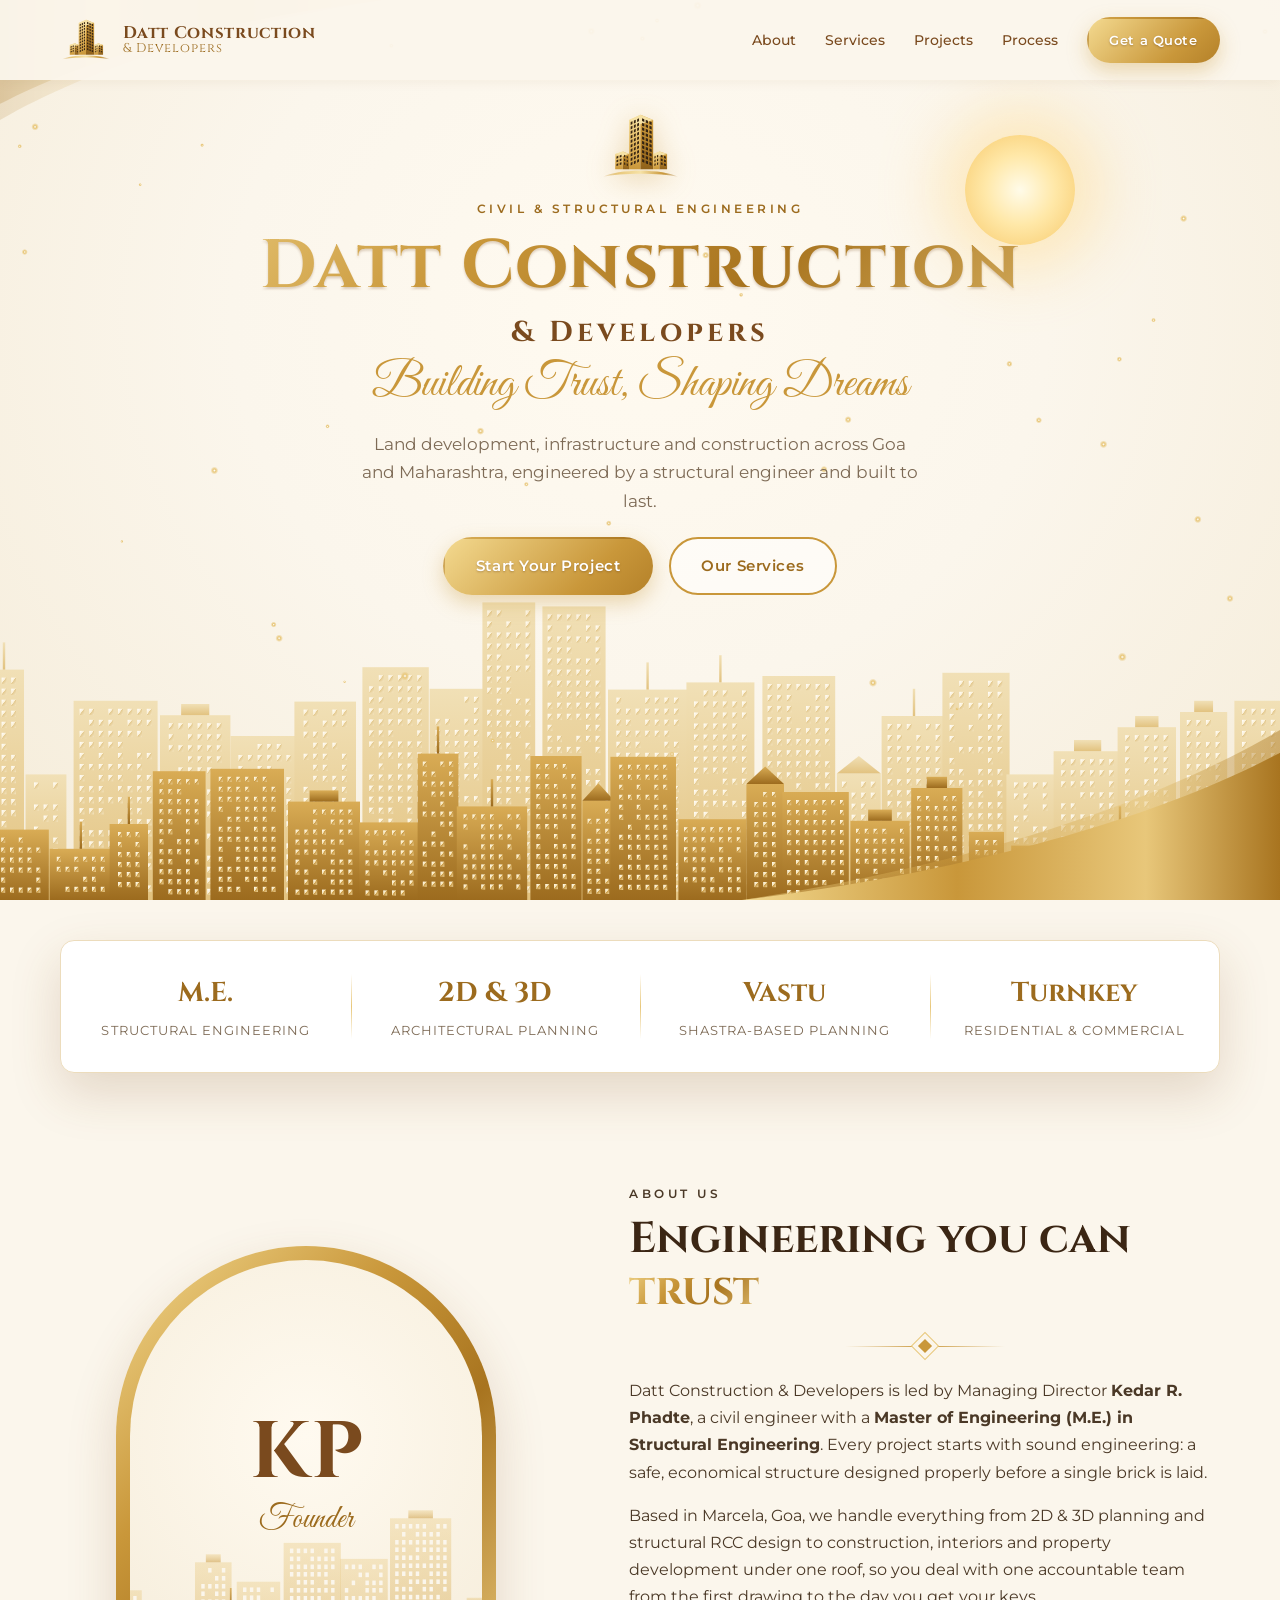
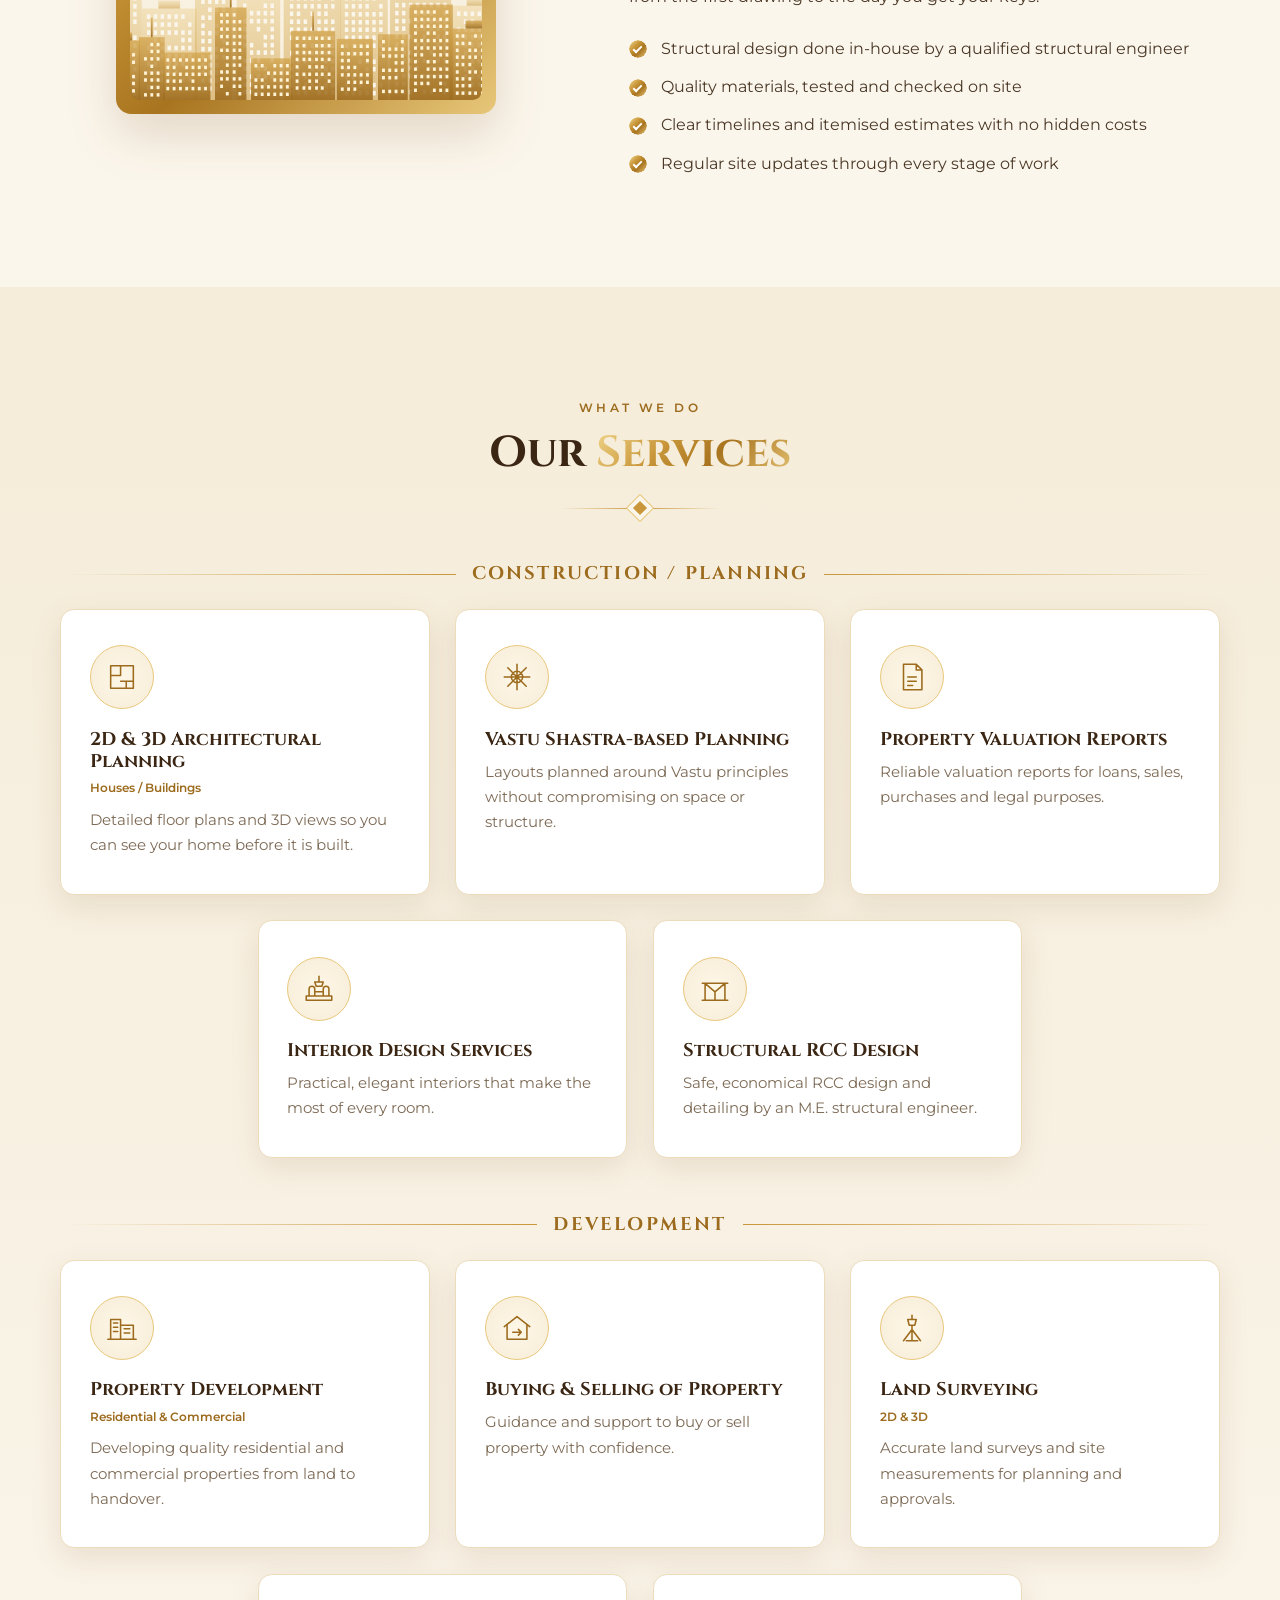
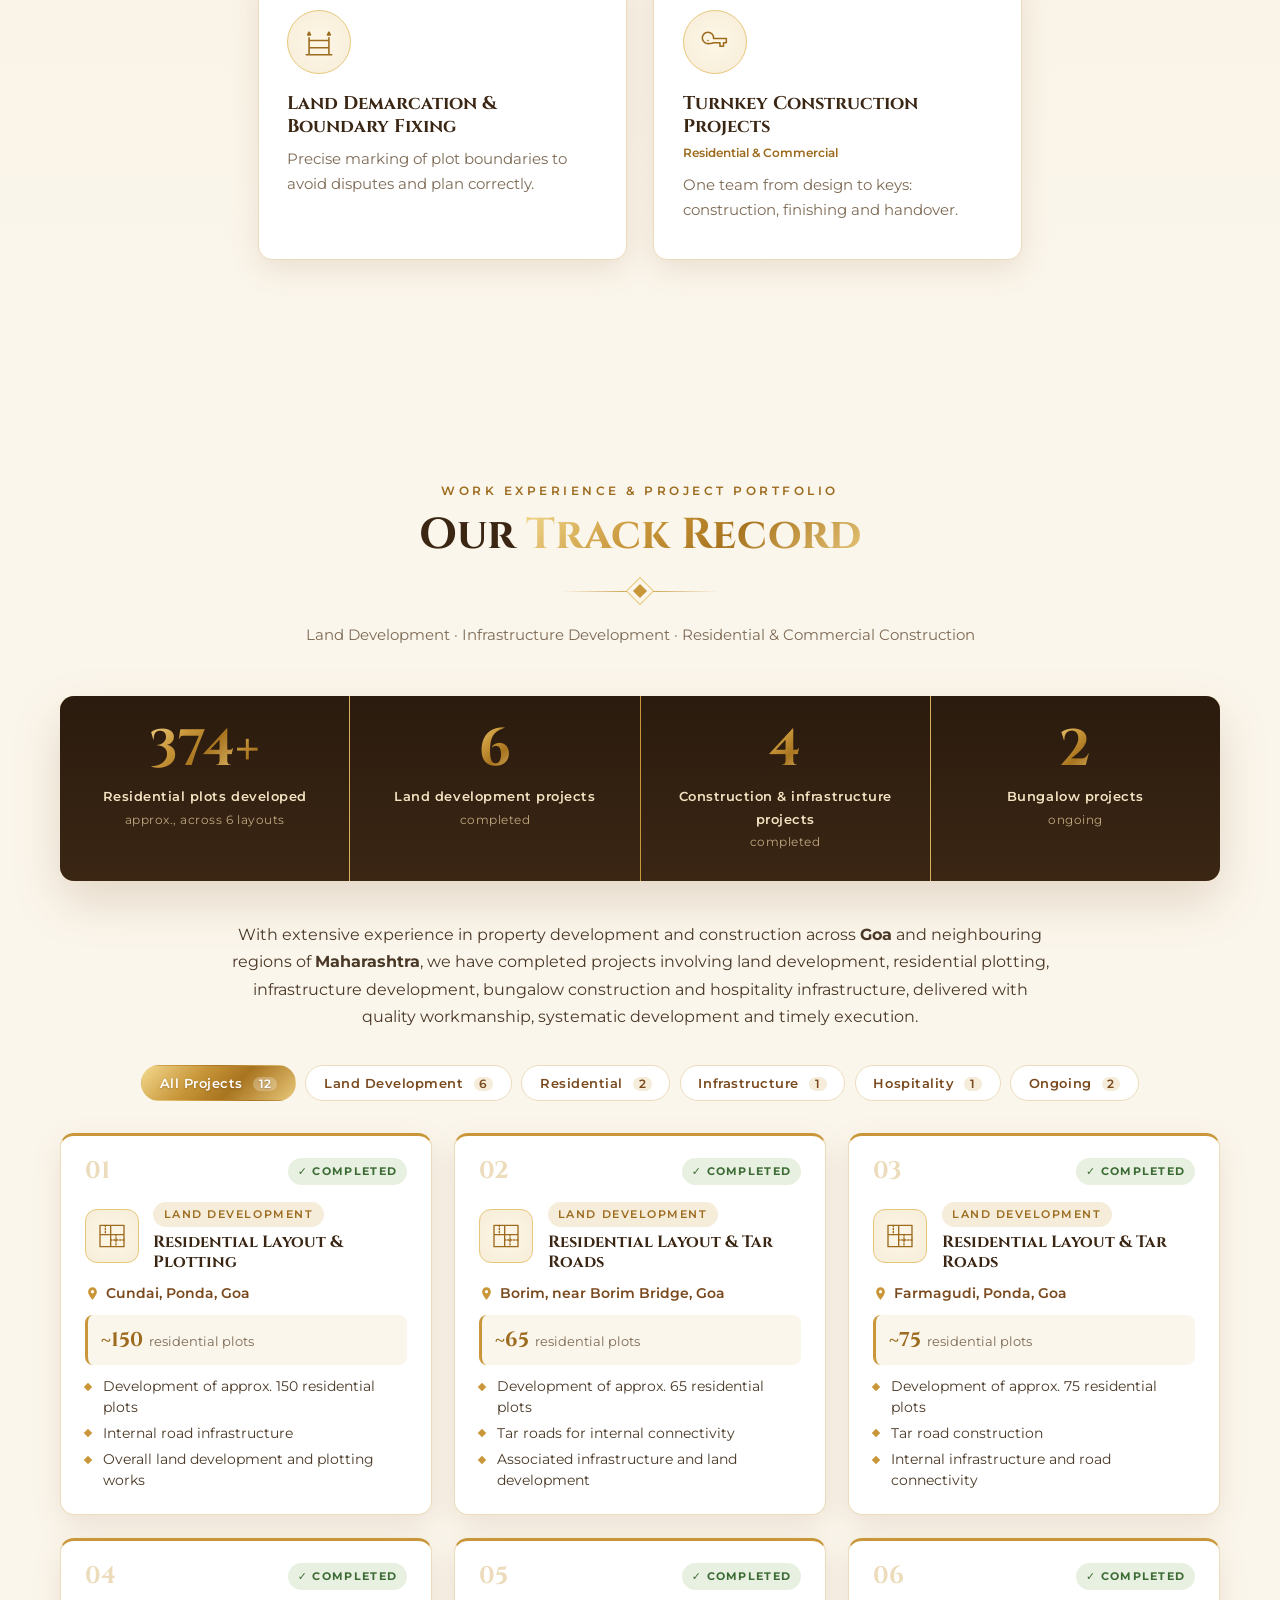
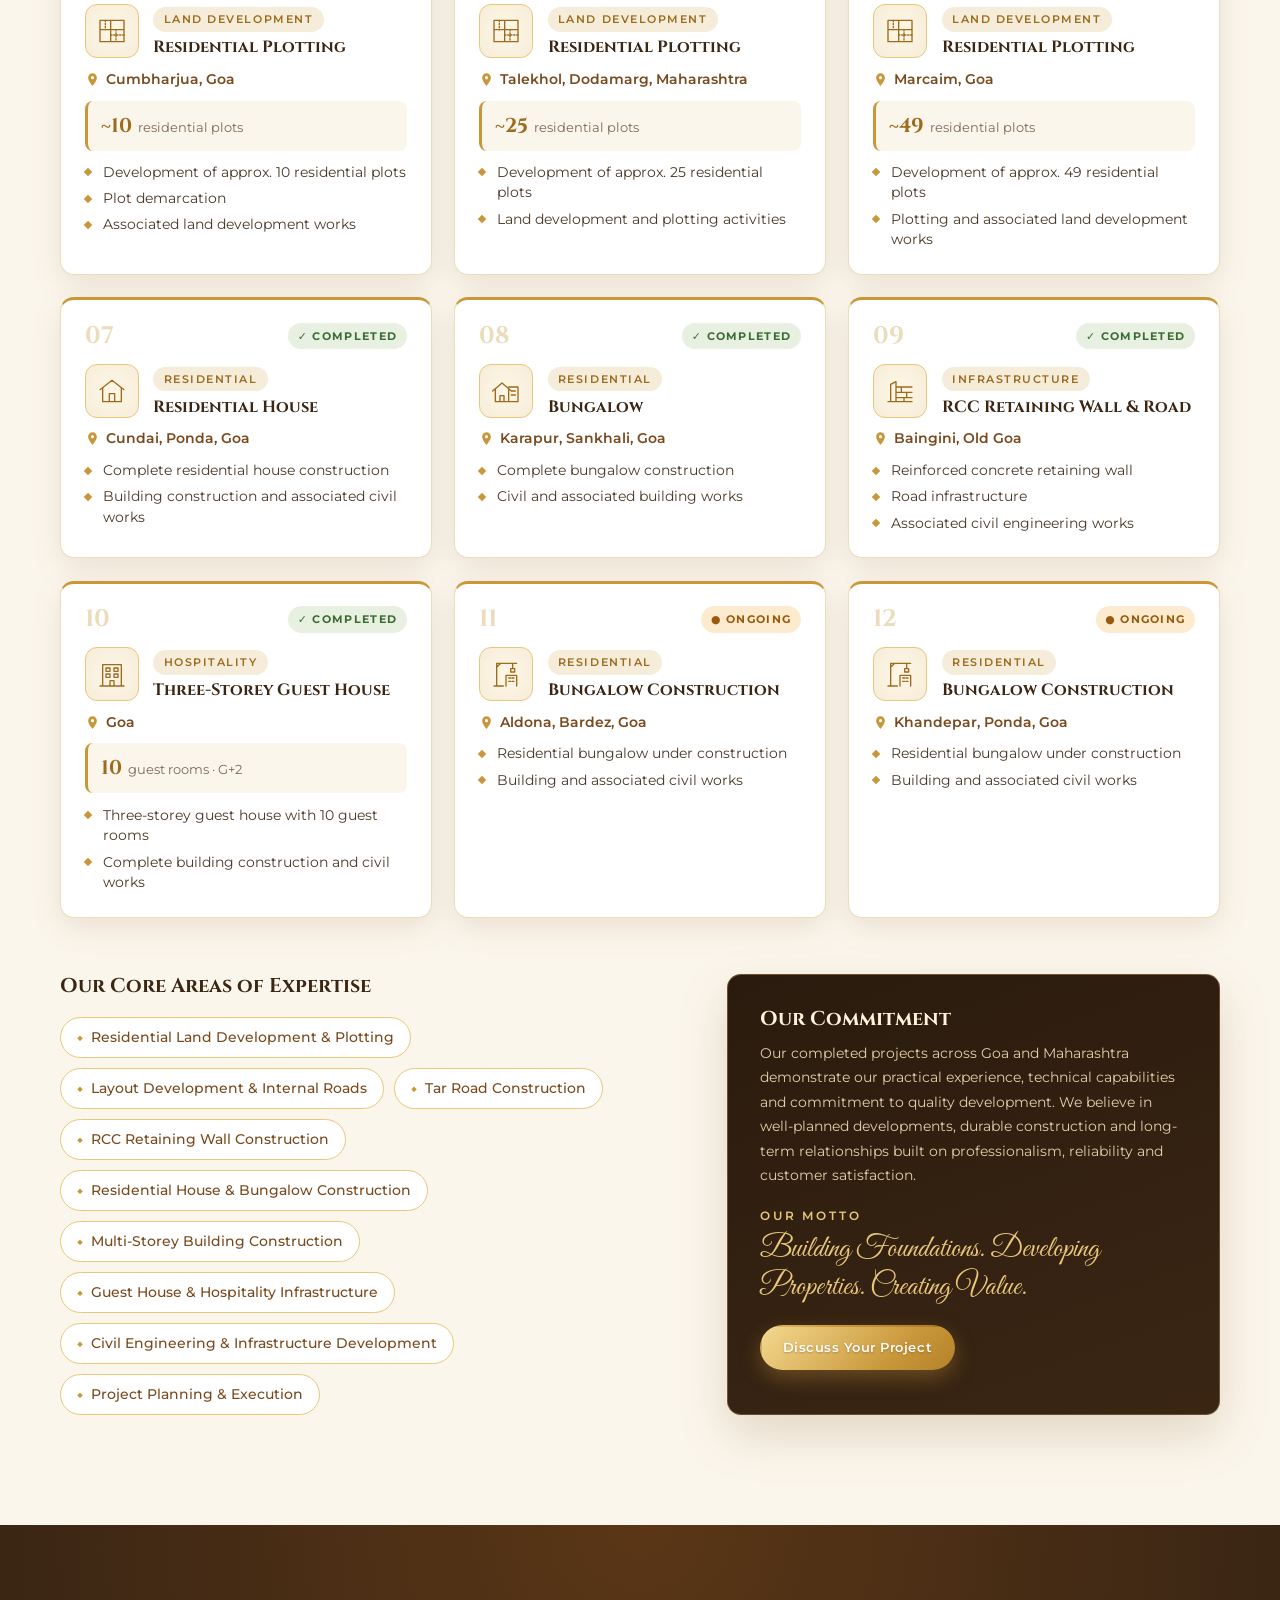
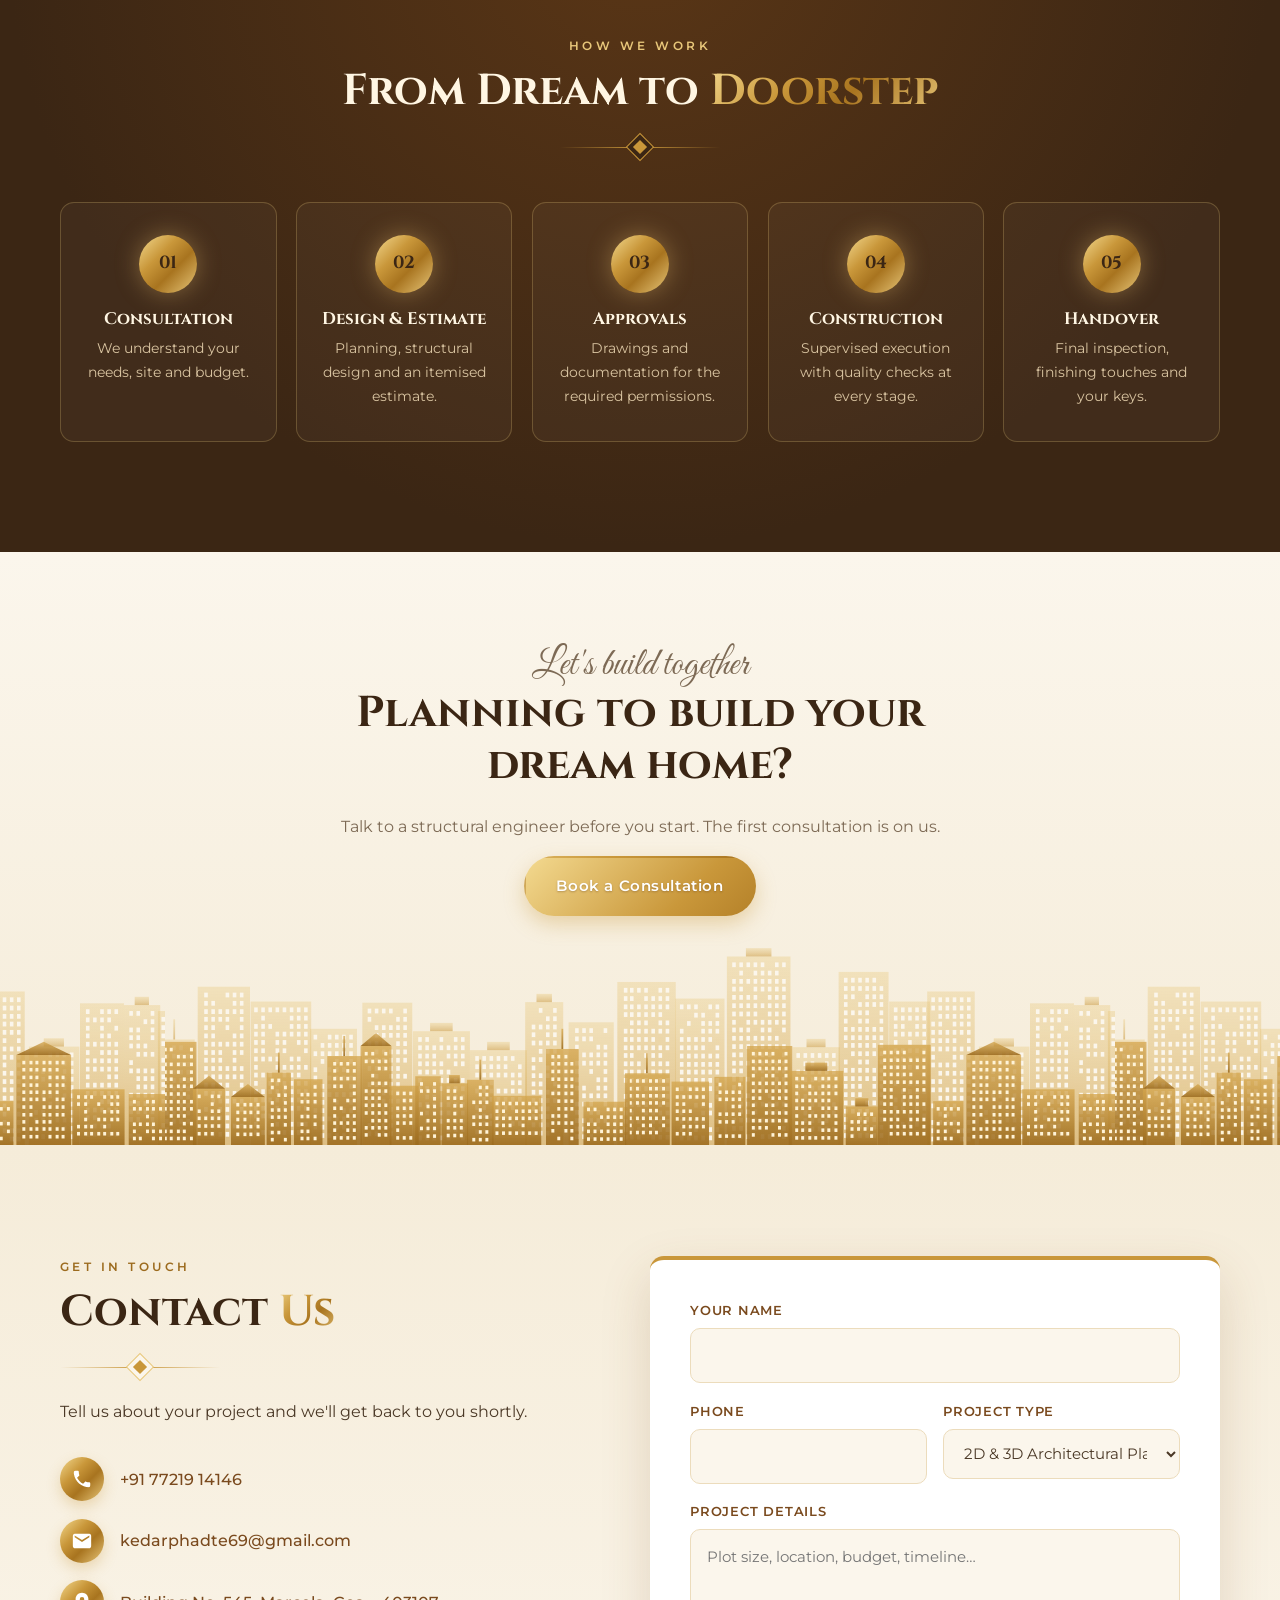
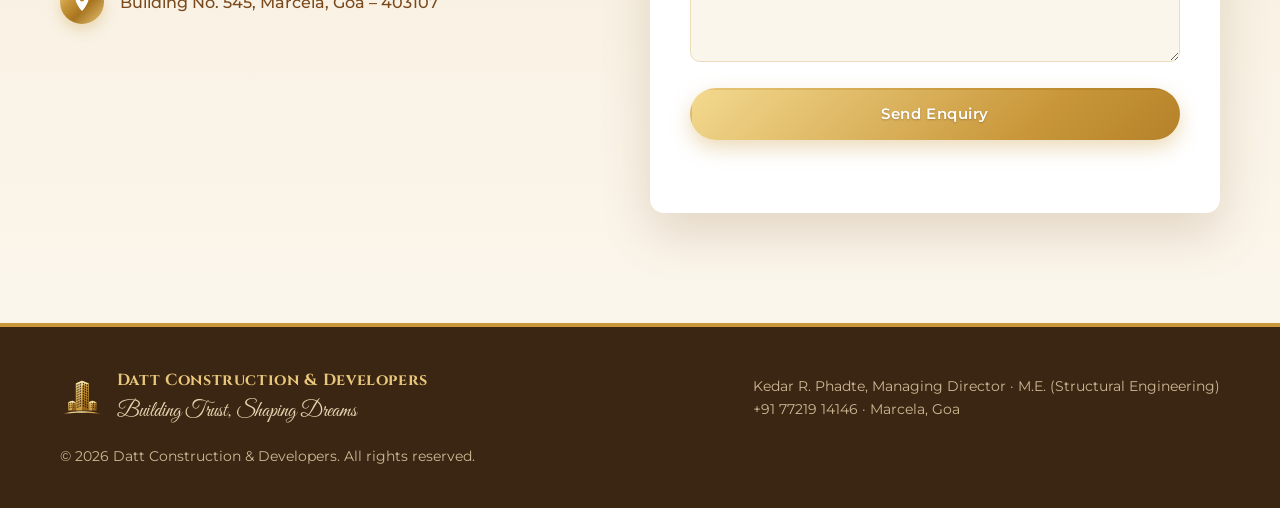
==== commit 9d4968df: "Fix frozen-looking skyline; make room lights visibly switch Split the skyline into stacked layers so" ====
--- a/websites/datt-construction/index.html
+++ b/websites/datt-construction/index.html
@@ -45,7 +45,7 @@
       <div class="stars" aria-hidden="true"></div>
       <div class="sun" aria-hidden="true"></div>
       <div class="moon" aria-hidden="true"></div>
-      <div class="skyline" aria-hidden="true"><svg id="skylineSvg" viewBox="0 0 1600 420" preserveAspectRatio="xMidYMax slice"></svg></div>
+      <div class="skyline" id="skyline" aria-hidden="true"></div>
       <div class="swoosh swoosh--tl" aria-hidden="true"></div>
       <div class="swoosh swoosh--br" aria-hidden="true"></div>
       <div class="sparkles" aria-hidden="true"></div>
--- a/websites/datt-construction/style.css
+++ b/websites/datt-construction/style.css
@@ -117,12 +117,10 @@
   transition: background .3s, box-shadow .3s, padding .3s;
   padding: 14px 0;
   background: rgba(251, 246, 236, .94);
-  backdrop-filter: blur(10px);
   box-shadow: 0 2px 12px rgba(122, 74, 30, .06);
 }
 .header.scrolled {
   background: rgba(251, 246, 236, .94);
-  backdrop-filter: blur(10px);
   box-shadow: 0 4px 20px rgba(122, 74, 30, .1);
   padding: 8px 0;
 }
@@ -172,12 +170,32 @@
   animation: sunset var(--cycle) ease-in-out infinite;
 }
 .sky--night {
-  background: radial-gradient(ellipse at 20% 15%, #24344f 0%, transparent 55%),
-              linear-gradient(180deg, #0c1626 0%, #16233a 50%, #2a2a40 85%, #3a2f3a 100%);
+  background:
+    radial-gradient(circle at 17% 21%, rgba(255, 240, 200, .28) 0, rgba(255, 240, 200, .08) 9%, transparent 22%),  /* moon halo */
+    linear-gradient(115deg, transparent 30%, rgba(190, 200, 255, .07) 42%, rgba(255, 235, 200, .10) 50%, rgba(190, 200, 255, .07) 58%, transparent 70%), /* milky way */
+    radial-gradient(ellipse 120% 45% at 50% 100%, rgba(255, 170, 80, .35), transparent 70%),  /* warm city glow */
+    linear-gradient(180deg, #070f1d 0%, #0f1c33 40%, #1b2a48 75%, #2e2a44 100%);
   animation: night var(--cycle) ease-in-out infinite;
 }
-.stars { position: absolute; inset: 0 0 35% 0; z-index: 0; pointer-events: none; opacity: 0; animation: night var(--cycle) ease-in-out infinite; }
-.stars i { position: absolute; width: 2px; height: 2px; border-radius: 50%; background: #fff7e0; box-shadow: 0 0 4px #fff3cc; animation: twinkle 3s ease-in-out infinite; }
+.stars { position: absolute; inset: 0 0 30% 0; z-index: 0; pointer-events: none; opacity: 0; animation: night var(--cycle) ease-in-out infinite; }
+.stars i { position: absolute; width: 3px; height: 3px; border-radius: 50%; animation: twinkle 3.5s ease-in-out infinite; }
+/* bright four-point sparkle stars */
+.stars i.sparkle { background: #fff; box-shadow: 0 0 8px 3px rgba(255, 245, 220, .9), 0 0 18px 6px rgba(232, 199, 122, .35); }
+.stars i.sparkle::before, .stars i.sparkle::after {
+  content: ""; position: absolute; left: 50%; top: 50%; background: linear-gradient(90deg, transparent, #fff, transparent);
+  width: 22px; height: 1px; transform: translate(-50%, -50%);
+}
+.stars i.sparkle::after { transform: translate(-50%, -50%) rotate(90deg); }
+/* shooting stars */
+.shooting { position: absolute; height: 2px; width: 120px; border-radius: 2px; opacity: 0;
+  background: linear-gradient(90deg, rgba(255, 255, 255, 0), #fff);
+  filter: drop-shadow(0 0 4px #fff); transform: rotate(-25deg);
+  animation: shoot 9s ease-in infinite; }
+@keyframes shoot {
+  0%, 82% { opacity: 0; translate: 0 0; }
+  84% { opacity: 1; }
+  92%, 100% { opacity: 0; translate: -340px 160px; }
+}
 .sun {
   position: absolute; z-index: 0; right: 16%; top: 16%; width: 110px; height: 110px; border-radius: 50%; pointer-events: none;
   background: radial-gradient(circle, #fffbe9 0%, #ffe8a8 45%, #f7c868 100%);
@@ -192,22 +210,20 @@
 }
 .moon {
   position: absolute; z-index: 0; left: 14%; top: 17%; width: 70px; height: 70px; border-radius: 50%; pointer-events: none;
+  filter: drop-shadow(0 0 18px rgba(255, 240, 200, .6));
   background: radial-gradient(circle at 35% 35%, #fffaf0 0%, #f3e6c6 60%, #e2cf9f 100%);
   box-shadow: 0 0 40px 12px rgba(255, 240, 200, .35), inset -10px -6px 0 rgba(200, 175, 120, .35);
   opacity: 0; animation: moon var(--cycle) ease-in-out infinite;
 }
-.skyline {
-  position: absolute; left: 0; right: 0; bottom: 0; height: 40%; z-index: 1; pointer-events: none;
-  -webkit-mask: linear-gradient(to top, #000 70%, transparent);
-          mask: linear-gradient(to top, #000 70%, transparent);
-}
-.skyline svg { width: 100%; height: 100%; }
-.skyline .bld { animation: bld-night var(--cycle) ease-in-out infinite; }
-.skyline .lit { opacity: 0; filter: drop-shadow(0 0 3px rgba(255, 190, 90, .9)); animation: night var(--cycle) ease-in-out infinite; }
-.skyline .lit-1 { animation-delay: .7s; }
-.skyline .lit-2 { animation-delay: 1.4s; }
-.skyline .lit-3 { animation-delay: 2.1s; }
-.skyline .lit-4 { animation-delay: 2.8s; }
+.skyline { position: absolute; left: 0; right: 0; bottom: 0; height: 40%; z-index: 1; pointer-events: none; }
+.skyline svg { position: absolute; inset: 0; width: 100%; height: 100%; }
+/* windows turn to dark night glass after sunset; the gold buildings stay as they are */
+.skyline .sk-dark { opacity: 0; will-change: opacity; animation: night var(--cycle) ease-in-out infinite; }
+.skyline .sk-lit { position: absolute; inset: 0; opacity: 0; will-change: opacity; animation: night var(--cycle) ease-in-out infinite; }
+/* each group of rooms fades its lights off and back on, slowly, at its own pace */
+.skyline .sk-room { will-change: opacity; animation: room-blink 10s ease-in-out infinite; }
+.skyline .sk-room--steady { animation: none; }
+@keyframes room-blink { 0%, 38% { opacity: 1; } 50%, 64% { opacity: 0; } 76%, 100% { opacity: 1; } }
 
 /* hero text brightens at night so it stays readable */
 .hero .eyebrow, .hero__amp, .hero__lead, .hero .btn--outline { animation: text-night var(--cycle) ease-in-out infinite; }
@@ -222,7 +238,6 @@
 @keyframes night { 0%, 36% { opacity: 0; } 50%, 78% { opacity: 1; } 92%, 100% { opacity: 0; } }
 @keyframes moon { 0%, 38% { opacity: 0; transform: translateY(40px); } 52%, 76% { opacity: 1; transform: none; } 90%, 100% { opacity: 0; transform: translateY(-20px); } }
 @keyframes sun { 0%, 24% { transform: translateY(0); opacity: 1; } 46% { transform: translateY(55vh); opacity: 1; } 47%, 80% { transform: translateY(55vh); opacity: 0; } 81% { opacity: 1; } 100% { transform: translateY(0); } }
-@keyframes bld-night { 0%, 34% { filter: none; } 50%, 78% { filter: brightness(.36) saturate(.75); } 92%, 100% { filter: none; } }
 @keyframes btn-night { 0%, 36% { background-color: rgba(255, 255, 255, .5); } 50%, 78% { background-color: rgba(255, 255, 255, .06); } 92%, 100% { background-color: rgba(255, 255, 255, .5); } }
 @keyframes text-night { 0%, 36% { color: var(--day); } 50%, 78% { color: var(--night); } 92%, 100% { color: var(--day); } }
 
@@ -233,11 +248,13 @@
 
 /* sparkles */
 .sparkles { position: absolute; inset: 0; z-index: 1; pointer-events: none; }
-.sparkles i {
-  position: absolute; width: 6px; height: 6px; border-radius: 50%;
-  background: radial-gradient(circle, #fff 0%, var(--gold-light) 40%, transparent 70%);
-  animation: twinkle 3s ease-in-out infinite;
-}
+.sparkle-layer, .star-layer { position: absolute; inset: 0; will-change: opacity; }
+.sparkle-layer--0 { animation: shimmer 4s ease-in-out infinite; }
+.sparkle-layer--1 { animation: shimmer 4s ease-in-out -2s infinite; }
+.star-layer--0 { animation: shimmer 3.5s ease-in-out infinite; }
+.star-layer--1 { animation: shimmer 5s ease-in-out -1.7s infinite; }
+.star-layer--2 { animation: shimmer 4.2s ease-in-out -3.1s infinite; }
+@keyframes shimmer { 0%, 100% { opacity: 1; } 50% { opacity: .25; } }
 @keyframes twinkle { 0%, 100% { opacity: 0; transform: scale(.4); } 50% { opacity: 1; transform: scale(1.4); } }
 
 /* ---------- highlights ---------- */
@@ -532,3 +549,23 @@
   .moon { width: 42px; height: 42px; left: 7%; top: 13%; }
   .sun { width: 64px; height: 64px; right: 8%; top: 13%; }
 }
+
+/* ---------- fit the whole animated hero to the desktop screen ---------- */
+@media (min-width: 821px) {
+  .hero {
+    height: 100vh; height: 100svh; min-height: 600px;
+    padding: 80px 0 31vh;            /* header on top, skyline space at the bottom */
+  }
+  .skyline { height: 36vh; }
+  .hero__logo { width: clamp(48px, 9vh, 96px); height: clamp(48px, 9vh, 96px); margin-bottom: 1.2vh; }
+  .hero .eyebrow { margin-bottom: .4rem; }
+  .hero__title { font-size: clamp(2.2rem, min(6.4vw, 7.6vh), 4.8rem); }
+  .hero__tagline { font-size: clamp(1.7rem, min(4.6vw, 5.2vh), 3.2rem); margin: .1em 0 .35em; }
+  .hero__lead { font-size: clamp(.9rem, 1.9vh, 1.05rem); margin-bottom: 2.4vh; }
+  .hero .btn { padding: clamp(.65rem, 1.6vh, .95rem) 1.9rem; }
+  .sun { top: 15vh; } .moon { top: 16vh; }
+  .highlights { margin-top: 2.5rem; }   /* sits below the skyline instead of covering it */
+}
+@media (min-width: 821px) and (max-height: 700px) {
+  .hero__logo { display: none; }
+}
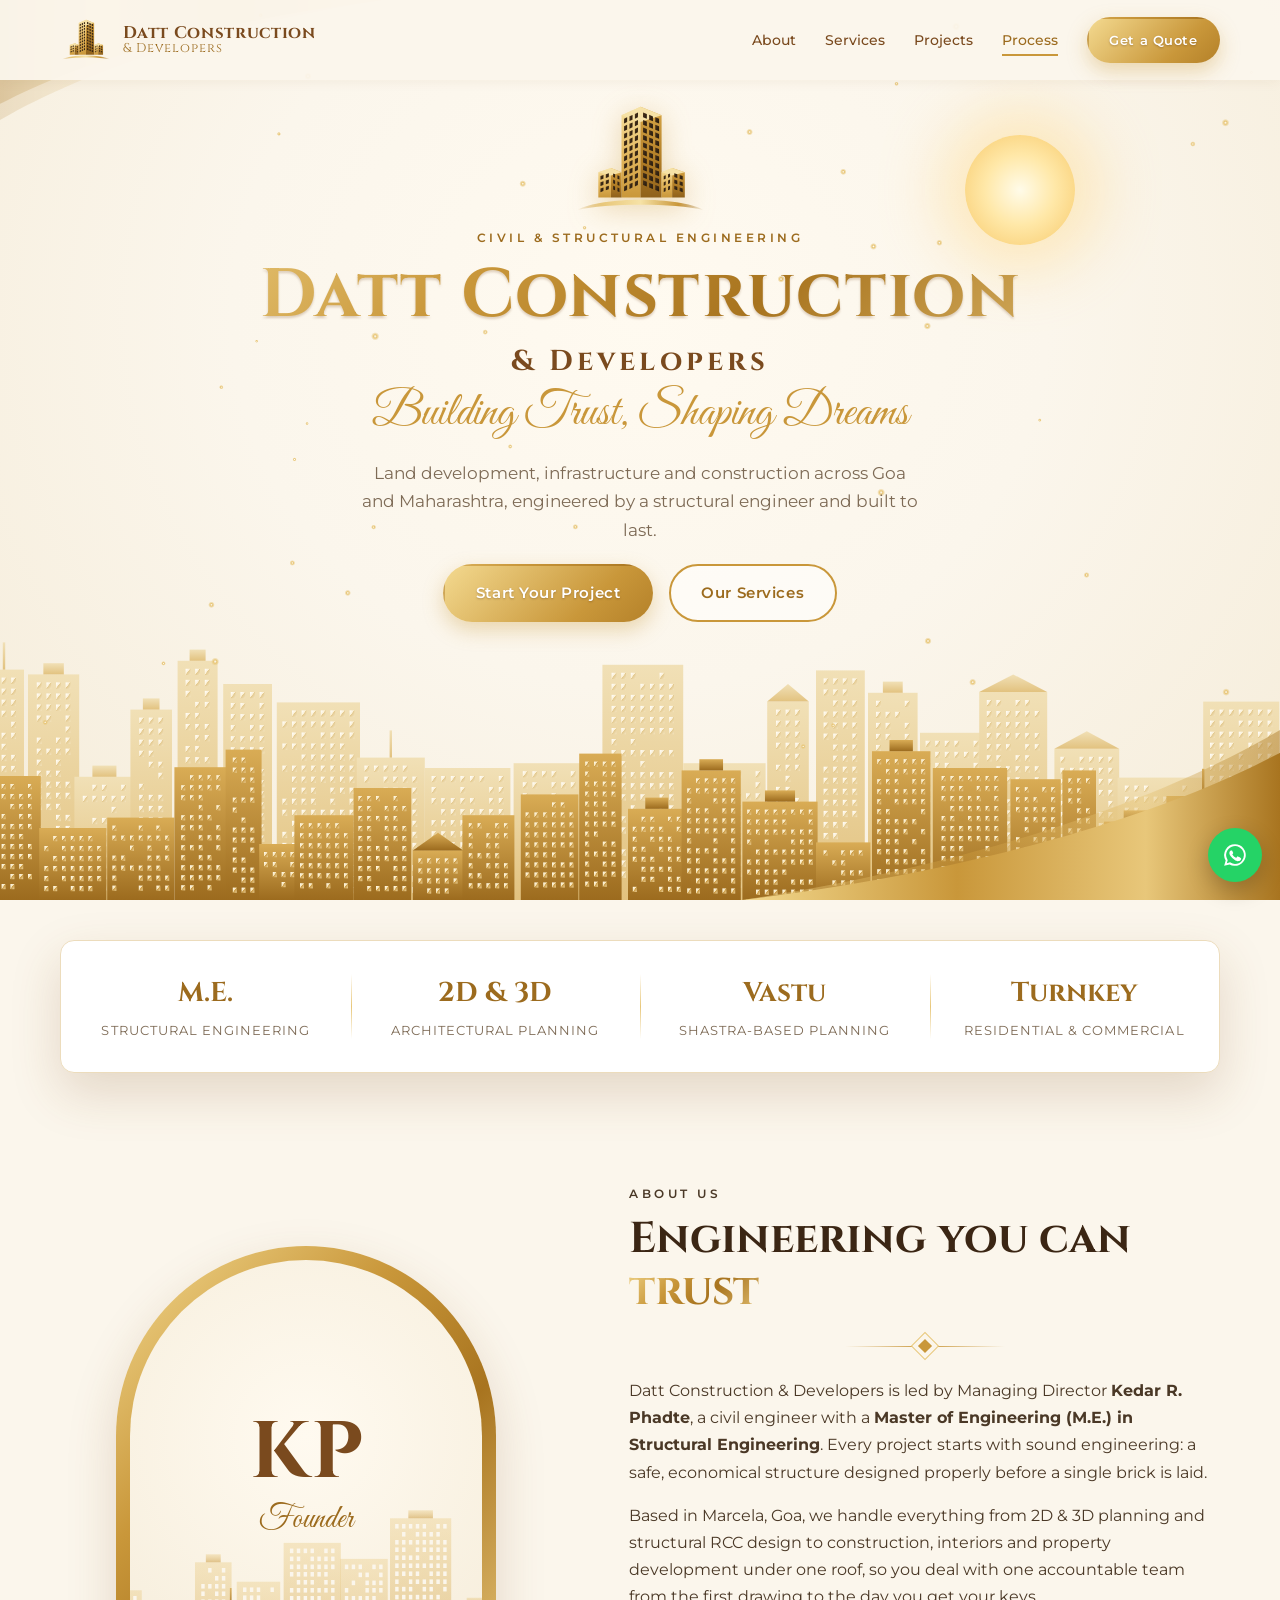
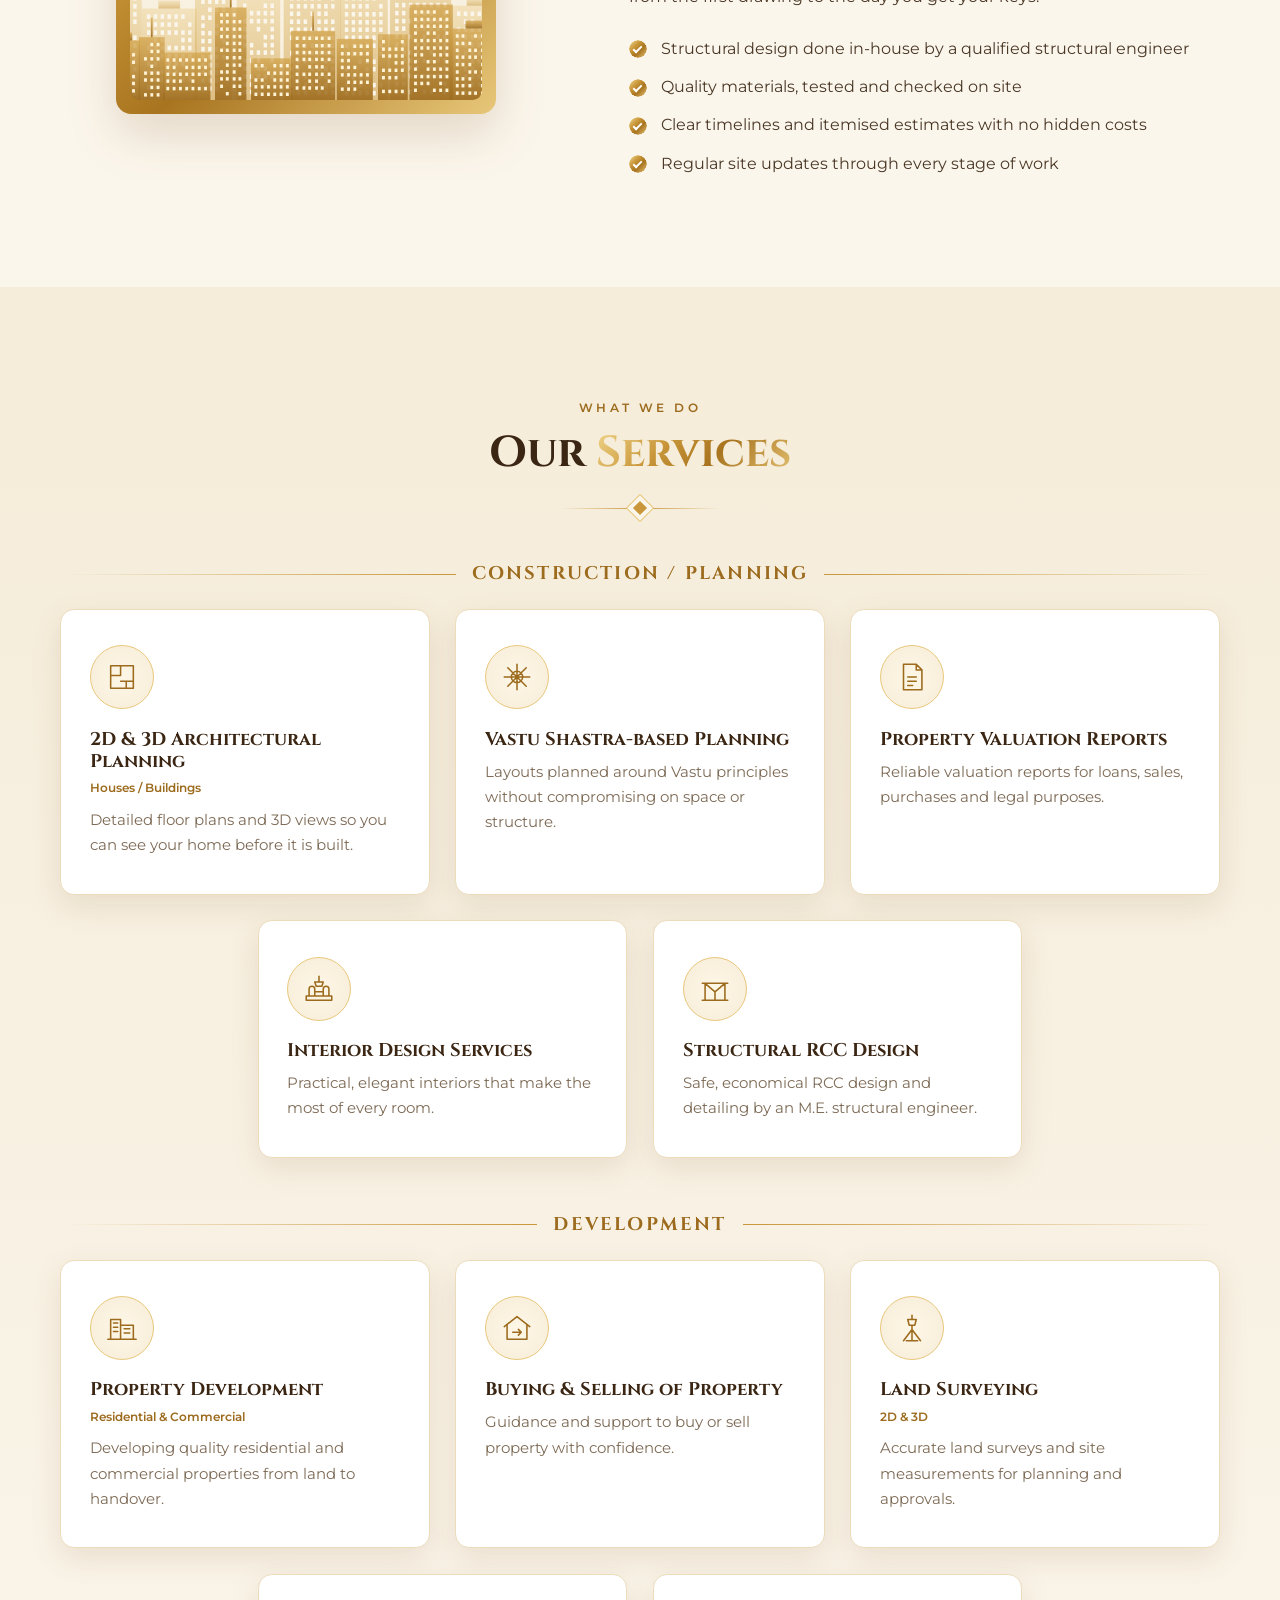
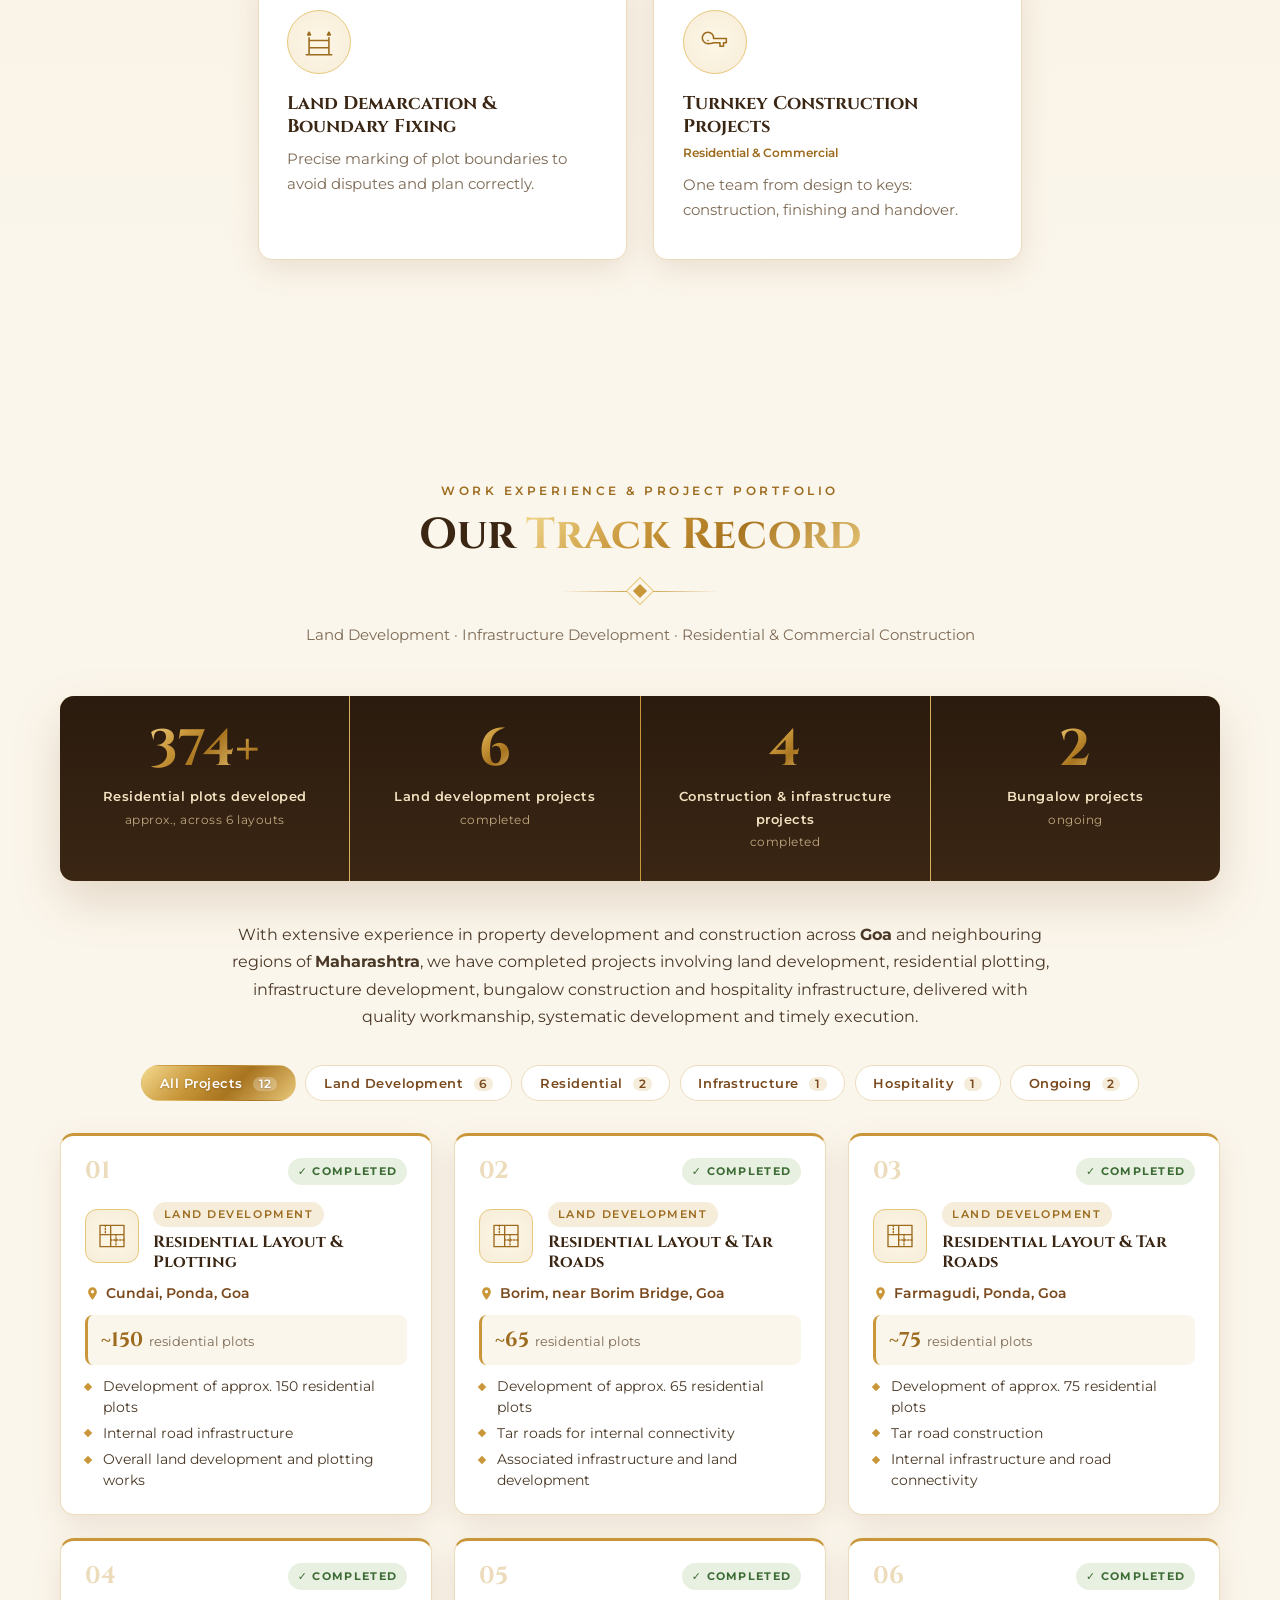
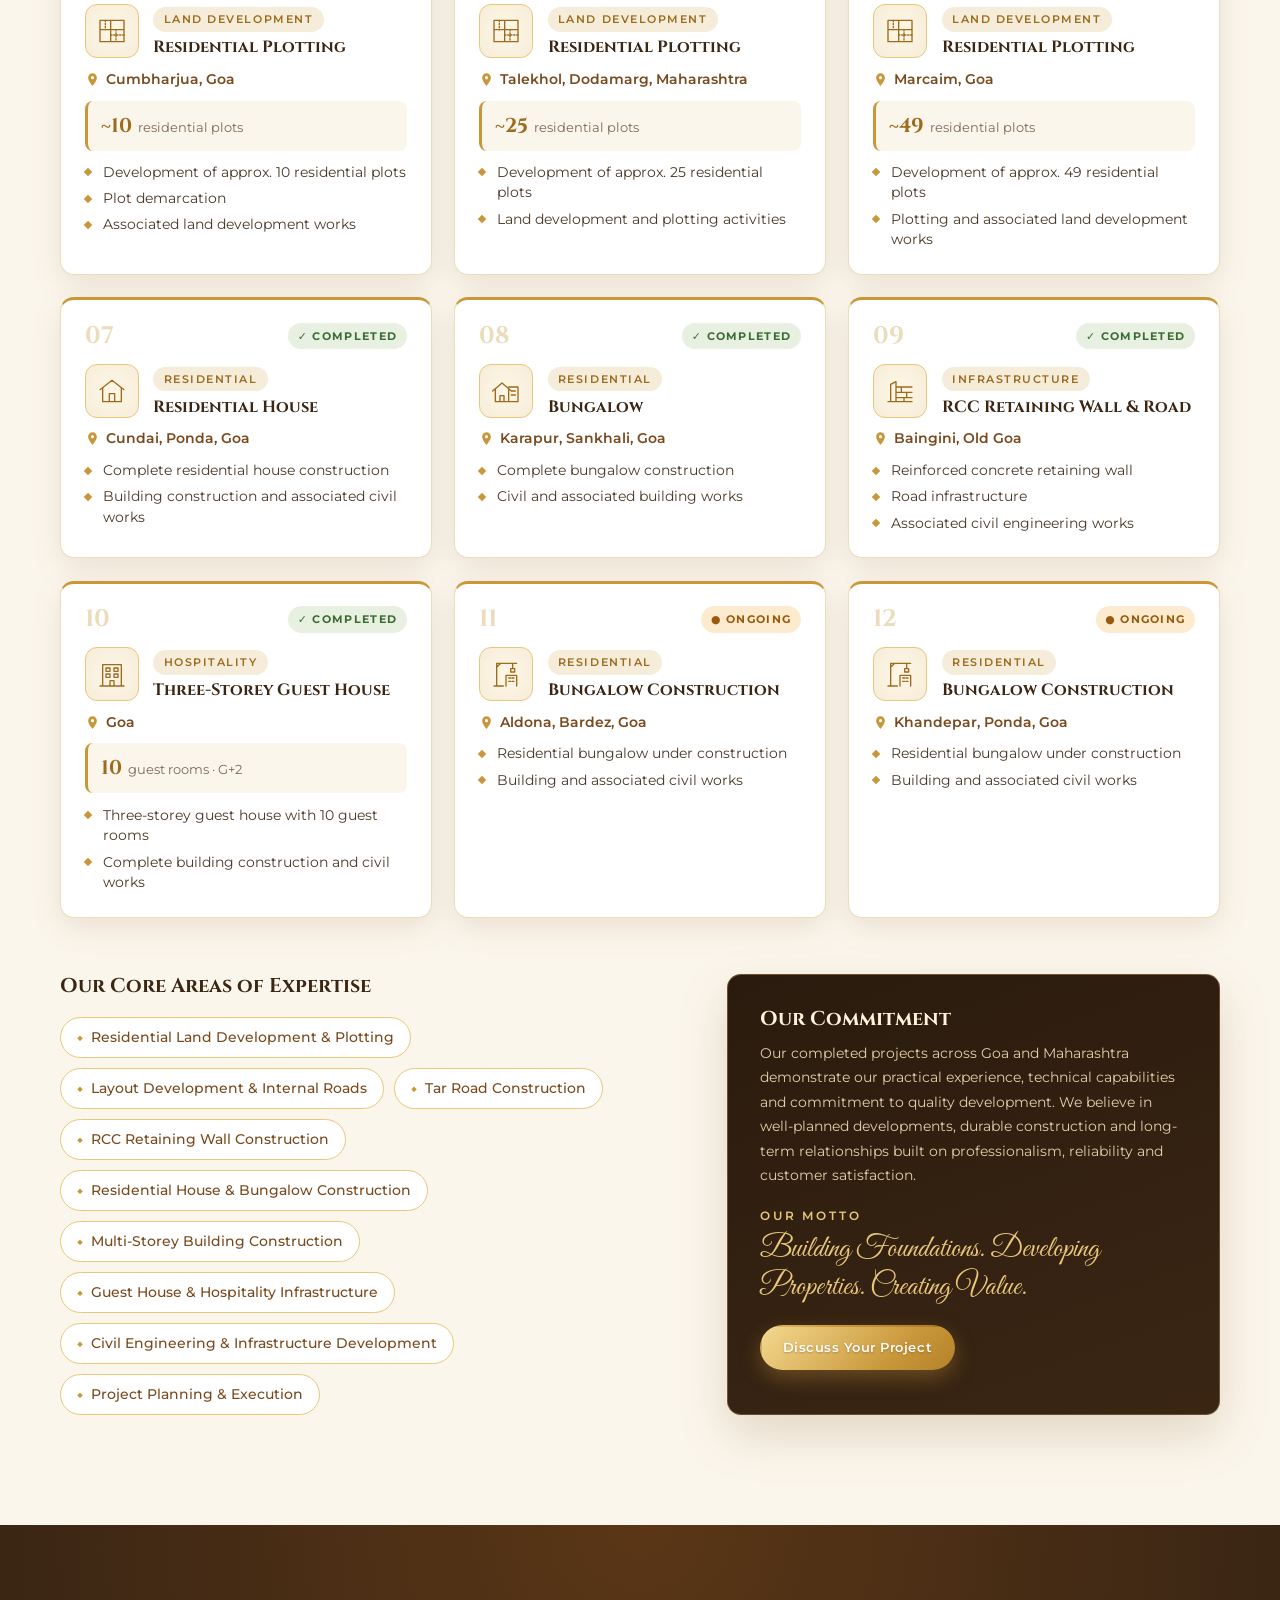
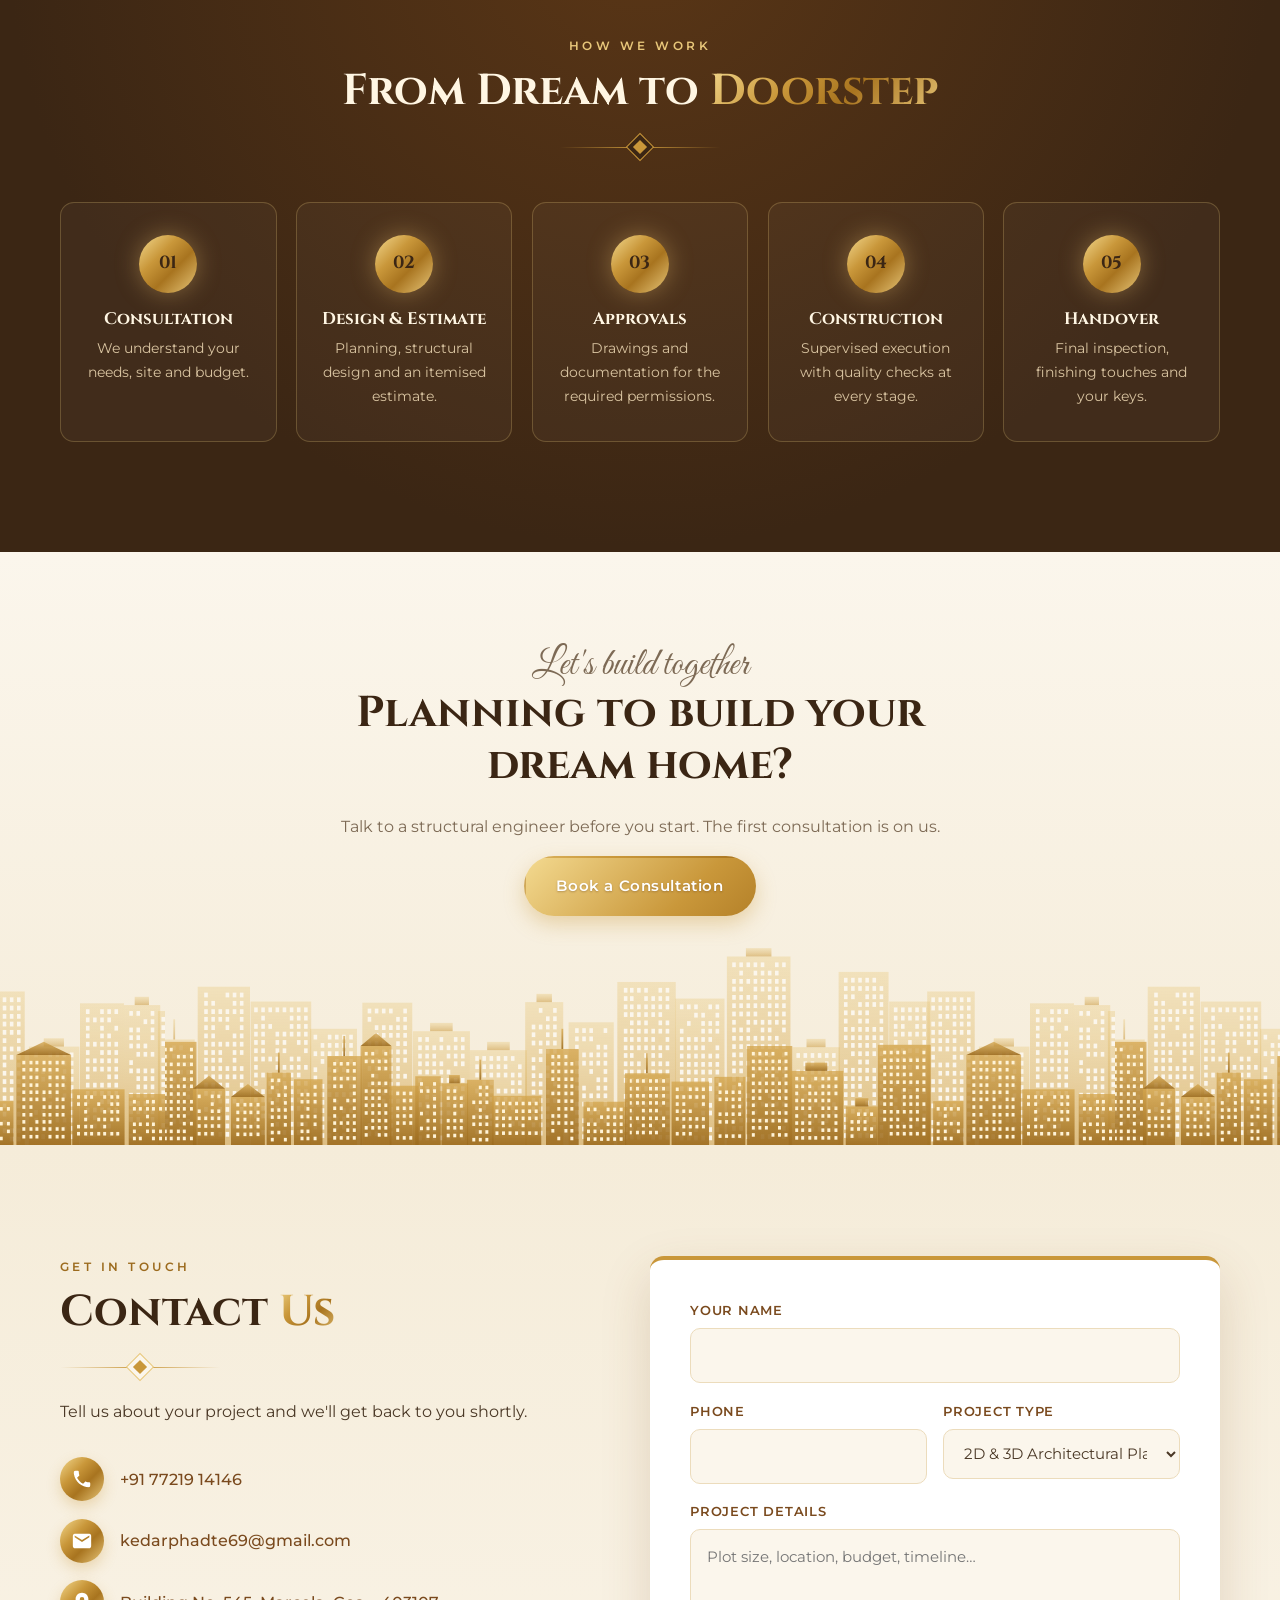
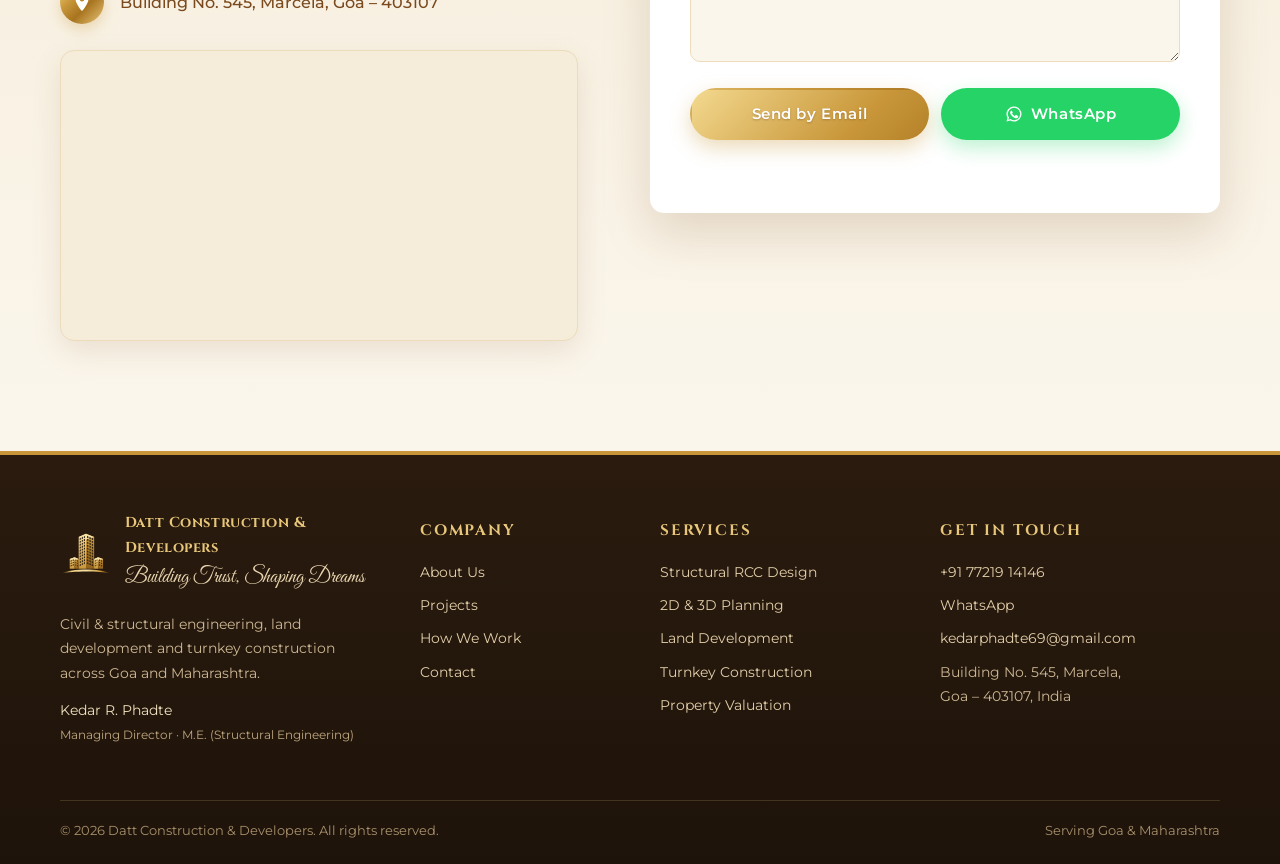
==== commit fdd2b042: "Raise the site to a professional international standard - SEO: descriptive title/description, canoni" ====
--- a/websites/datt-construction/index.html
+++ b/websites/datt-construction/index.html
@@ -3,15 +3,36 @@
 <head>
   <meta charset="utf-8">
   <meta name="viewport" content="width=device-width, initial-scale=1">
-  <title>Datt Construction &amp; Developers | Building Trust, Shaping Dreams</title>
-  <meta name="description" content="Datt Construction & Developers — residential and commercial construction, structural design and audits led by Kedar Phadte, M.E. (Structural Engineering).">
+  <title>Datt Construction &amp; Developers | Civil &amp; Structural Engineering, Goa</title>
+  <meta name="description" content="Land development, structural RCC design, planning and turnkey construction across Goa and Maharashtra. Led by Kedar R. Phadte, M.E. (Structural Engineering). 374+ plots developed.">
+  <meta name="theme-color" content="#c9973a">
+  <link rel="canonical" href="https://datt-construction.vercel.app/">
+  <!-- social sharing (WhatsApp, Facebook, LinkedIn, X) -->
+  <meta property="og:type" content="website">
+  <meta property="og:site_name" content="Datt Construction &amp; Developers">
+  <meta property="og:title" content="Datt Construction &amp; Developers — Building Trust, Shaping Dreams">
+  <meta property="og:description" content="Civil &amp; structural engineering, land development and turnkey construction across Goa and Maharashtra.">
+  <meta property="og:url" content="https://datt-construction.vercel.app/">
+  <meta property="og:image" content="https://datt-construction.vercel.app/assets/og-image.jpg">
+  <meta property="og:image:width" content="1200">
+  <meta property="og:image:height" content="630">
+  <meta property="og:locale" content="en_IN">
+  <meta name="twitter:card" content="summary_large_image">
+  <meta name="twitter:image" content="https://datt-construction.vercel.app/assets/og-image.jpg">
+  <!-- icons -->
   <link rel="icon" href="assets/logo.svg" type="image/svg+xml">
+  <link rel="icon" href="assets/icon-192.png" type="image/png" sizes="192x192">
+  <link rel="apple-touch-icon" href="assets/apple-touch-icon.png">
+  <link rel="manifest" href="site.webmanifest">
+  <!-- business details for Google -->
+  <script type="application/ld+json">{"@context": "https://schema.org", "@type": "GeneralContractor", "name": "Datt Construction & Developers", "slogan": "Building Trust, Shaping Dreams", "url": "https://datt-construction.vercel.app/", "logo": "https://datt-construction.vercel.app/assets/logo.svg", "image": "https://datt-construction.vercel.app/assets/og-image.jpg", "telephone": "+91-7721914146", "email": "kedarphadte69@gmail.com", "address": {"@type": "PostalAddress", "streetAddress": "Building No. 545", "addressLocality": "Marcela", "addressRegion": "Goa", "postalCode": "403107", "addressCountry": "IN"}, "areaServed": [{"@type": "State", "name": "Goa"}, {"@type": "State", "name": "Maharashtra"}], "founder": {"@type": "Person", "name": "Kedar R. Phadte", "jobTitle": "Managing Director", "hasCredential": "M.E. (Structural Engineering)"}, "knowsAbout": ["Structural RCC Design", "2D & 3D Architectural Planning", "Vastu Shastra-based Planning", "Land Development & Plotting", "Land Surveying", "Turnkey Construction", "Property Valuation", "Interior Design"]}</script>
   <link rel="preconnect" href="https://fonts.googleapis.com">
   <link rel="preconnect" href="https://fonts.gstatic.com" crossorigin>
   <link href="https://fonts.googleapis.com/css2?family=Cinzel:wght@500;600;700&family=Great+Vibes&family=Montserrat:wght@400;500;600;700&display=swap" rel="stylesheet">
   <link rel="stylesheet" href="style.css">
 </head>
 <body>
+  <a class="skip-link" href="#main">Skip to content</a>
 
   <!-- ============ HEADER ============ -->
   <header class="header" id="top">
@@ -36,7 +57,7 @@
     </div>
   </header>
 
-  <main>
+  <main id="main">
     <!-- ============ HERO ============ -->
     <section class="hero">
       <!-- animated day → night sky -->
@@ -219,13 +240,13 @@
           delivered with quality workmanship, systematic development and timely execution.
         </p>
 
-        <div class="filters reveal" role="tablist" aria-label="Filter projects">
-          <button class="filter is-active" data-filter="all">All Projects <span>12</span></button>
-          <button class="filter" data-filter="land">Land Development <span>6</span></button>
-          <button class="filter" data-filter="residential">Residential <span>2</span></button>
-          <button class="filter" data-filter="infra">Infrastructure <span>1</span></button>
-          <button class="filter" data-filter="hospitality">Hospitality <span>1</span></button>
-          <button class="filter" data-filter="ongoing">Ongoing <span>2</span></button>
+        <div class="filters reveal" role="group" aria-label="Filter projects">
+          <button class="filter is-active" data-filter="all" aria-pressed="true">All Projects <span>12</span></button>
+          <button class="filter" data-filter="land" aria-pressed="false">Land Development <span>6</span></button>
+          <button class="filter" data-filter="residential" aria-pressed="false">Residential <span>2</span></button>
+          <button class="filter" data-filter="infra" aria-pressed="false">Infrastructure <span>1</span></button>
+          <button class="filter" data-filter="hospitality" aria-pressed="false">Hospitality <span>1</span></button>
+          <button class="filter" data-filter="ongoing" aria-pressed="false">Ongoing <span>2</span></button>
         </div>
 
         <div class="pgrid" id="projectGrid">
@@ -417,9 +438,12 @@
             </li>
             <li>
               <svg viewBox="0 0 24 24" aria-hidden="true"><path d="M12 2C8.1 2 5 5.1 5 9c0 5.2 7 13 7 13s7-7.8 7-13c0-3.9-3.1-7-7-7zm0 9.5a2.5 2.5 0 1 1 0-5 2.5 2.5 0 0 1 0 5z"/></svg>
-              <span>Building No. 545, Marcela, Goa – 403107</span>
+              <a href="https://www.google.com/maps/search/?api=1&amp;query=Marcela%2C%20Goa%20403107" target="_blank" rel="noopener">Building No. 545, Marcela, Goa – 403107</a>
             </li>
           </ul>
+          <div class="map">
+            <iframe title="Office location: Marcela, Goa" src="https://www.google.com/maps?q=Marcela,+Goa+403107&amp;output=embed" loading="lazy" referrerpolicy="no-referrer-when-downgrade"></iframe>
+          </div>
         </div>
 
         <form class="contact__form reveal" id="contactForm" novalidate>
@@ -455,7 +479,13 @@
             <label for="message">Project Details</label>
             <textarea id="message" name="message" rows="4" placeholder="Plot size, location, budget, timeline…"></textarea>
           </div>
-          <button type="submit" class="btn btn--gold btn--block">Send Enquiry</button>
+          <div class="form-actions">
+            <button type="submit" class="btn btn--gold">Send by Email</button>
+            <button type="button" class="btn btn--whatsapp" id="sendWhatsApp">
+              <svg viewBox="0 0 24 24" aria-hidden="true"><path d="M12 2a10 10 0 0 0-8.6 15.1L2 22l5-1.3A10 10 0 1 0 12 2zm0 18.2a8.2 8.2 0 0 1-4.2-1.2l-.3-.2-3 .8.8-2.9-.2-.3A8.2 8.2 0 1 1 12 20.2zm4.5-6.1c-.2-.1-1.5-.7-1.7-.8-.2-.1-.4-.1-.6.1l-.8 1c-.1.2-.3.2-.5.1a6.7 6.7 0 0 1-3.3-2.9c-.2-.4.2-.4.7-1.2.1-.1 0-.3 0-.4l-.8-1.8c-.2-.5-.4-.4-.6-.4h-.5a1 1 0 0 0-.7.3 3 3 0 0 0-.9 2.2 5.2 5.2 0 0 0 1.1 2.7 11.8 11.8 0 0 0 4.5 4c1.7.7 2.3.8 3.2.6a2.7 2.7 0 0 0 1.8-1.3 2.2 2.2 0 0 0 .2-1.3c-.1-.1-.3-.2-.5-.3z"/></svg>
+              WhatsApp
+            </button>
+          </div>
           <p class="form-note" id="formNote" role="status"></p>
         </form>
       </div>
@@ -464,19 +494,64 @@
 
   <!-- ============ FOOTER ============ -->
   <footer class="footer">
-    <div class="container footer__inner">
-      <div class="footer__brand">
-        <img src="assets/logo.svg" alt="" width="44" height="44">
-        <div>
-          <strong>Datt Construction &amp; Developers</strong>
-          <span>Building Trust, Shaping Dreams</span>
-        </div>
-      </div>
-      <p class="footer__founder">Kedar R. Phadte, Managing Director · M.E. (Structural Engineering)<br>+91 77219 14146 · Marcela, Goa</p>
-      <p class="footer__copy">&copy; <span id="year"></span> Datt Construction &amp; Developers. All rights reserved.</p>
+    <div class="container footer__grid">
+      <div class="footer__col footer__about">
+        <div class="footer__brand">
+          <img src="assets/logo.svg" alt="" width="52" height="52">
+          <div>
+            <strong>Datt Construction &amp; Developers</strong>
+            <span>Building Trust, Shaping Dreams</span>
+          </div>
+        </div>
+        <p>Civil &amp; structural engineering, land development and turnkey construction across Goa and Maharashtra.</p>
+        <p class="footer__founder">Kedar R. Phadte<br><small>Managing Director · M.E. (Structural Engineering)</small></p>
+      </div>
+      <div class="footer__col">
+        <h4>Company</h4>
+        <ul>
+          <li><a href="#about">About Us</a></li>
+          <li><a href="#projects">Projects</a></li>
+          <li><a href="#process">How We Work</a></li>
+          <li><a href="#contact">Contact</a></li>
+        </ul>
+      </div>
+      <div class="footer__col">
+        <h4>Services</h4>
+        <ul>
+          <li><a href="#services">Structural RCC Design</a></li>
+          <li><a href="#services">2D &amp; 3D Planning</a></li>
+          <li><a href="#services">Land Development</a></li>
+          <li><a href="#services">Turnkey Construction</a></li>
+          <li><a href="#services">Property Valuation</a></li>
+        </ul>
+      </div>
+      <div class="footer__col">
+        <h4>Get in Touch</h4>
+        <ul class="footer__contact">
+          <li><a href="tel:+917721914146">+91 77219 14146</a></li>
+          <li><a href="https://wa.me/917721914146" target="_blank" rel="noopener">WhatsApp</a></li>
+          <li><a href="mailto:kedarphadte69@gmail.com">kedarphadte69@gmail.com</a></li>
+          <li>Building No. 545, Marcela,<br>Goa – 403107, India</li>
+        </ul>
+      </div>
+    </div>
+    <div class="container footer__bottom">
+      <p>&copy; <span id="year"></span> Datt Construction &amp; Developers. All rights reserved.</p>
+      <p>Serving Goa &amp; Maharashtra</p>
     </div>
   </footer>
 
-  <script src="script.js"></script>
+  <!-- quick contact buttons -->
+  <a class="float-wa" href="https://wa.me/917721914146?text=Hello%2C%20I%20would%20like%20to%20discuss%20a%20construction%20project." target="_blank" rel="noopener" aria-label="Chat on WhatsApp">
+    <svg viewBox="0 0 24 24" aria-hidden="true"><path d="M12 2a10 10 0 0 0-8.6 15.1L2 22l5-1.3A10 10 0 1 0 12 2zm0 18.2a8.2 8.2 0 0 1-4.2-1.2l-.3-.2-3 .8.8-2.9-.2-.3A8.2 8.2 0 1 1 12 20.2zm4.5-6.1c-.2-.1-1.5-.7-1.7-.8-.2-.1-.4-.1-.6.1l-.8 1c-.1.2-.3.2-.5.1a6.7 6.7 0 0 1-3.3-2.9c-.2-.4.2-.4.7-1.2.1-.1 0-.3 0-.4l-.8-1.8c-.2-.5-.4-.4-.6-.4h-.5a1 1 0 0 0-.7.3 3 3 0 0 0-.9 2.2 5.2 5.2 0 0 0 1.1 2.7 11.8 11.8 0 0 0 4.5 4c1.7.7 2.3.8 3.2.6a2.7 2.7 0 0 0 1.8-1.3 2.2 2.2 0 0 0 .2-1.3c-.1-.1-.3-.2-.5-.3z"/></svg>
+  </a>
+  <a class="float-call" href="tel:+917721914146" aria-label="Call +91 77219 14146">
+    <svg viewBox="0 0 24 24" aria-hidden="true"><path d="M20 15.5c-1.2 0-2.4-.2-3.6-.6-.3-.1-.7 0-1 .2l-2.2 2.2c-2.8-1.4-5.1-3.8-6.6-6.6l2.2-2.2c.3-.3.4-.7.2-1-.3-1.1-.5-2.3-.5-3.5 0-.6-.4-1-1-1H4c-.6 0-1 .4-1 1 0 9.4 7.6 17 17 17 .6 0 1-.4 1-1v-3.5c0-.6-.4-1-1-1z"/></svg>
+  </a>
+  <button class="to-top" id="toTop" aria-label="Back to top">
+    <svg viewBox="0 0 24 24" aria-hidden="true"><path d="M12 5l-7 7h4v7h6v-7h4z"/></svg>
+  </button>
+
+  <script src="script.js" defer></script>
 </body>
 </html>
--- a/websites/datt-construction/style.css
+++ b/websites/datt-construction/style.css
@@ -154,7 +154,7 @@
     radial-gradient(ellipse at 50% 35%, #fffaf0 0%, var(--ivory) 45%, var(--cream) 100%);
 }
 .hero__content { position: relative; z-index: 3; }
-.hero__logo { width: 96px; height: 96px; margin: 0 auto 1rem; filter: drop-shadow(0 6px 14px rgba(201, 151, 58, .35)); }
+.hero__logo { width: 130px; height: 130px; margin: 0 auto .6rem; filter: drop-shadow(0 6px 14px rgba(201, 151, 58, .35)); }
 .hero__title { font-size: clamp(2.3rem, 7vw, 4.8rem); font-weight: 700; margin-bottom: .1em; letter-spacing: .02em; }
 .hero__title .gold-text { display: block; filter: drop-shadow(0 2px 1px rgba(122, 74, 30, .25)); }
 .hero__amp { display: block; font-size: .42em; color: var(--bronze); letter-spacing: .14em; margin-top: .3em; }
@@ -217,13 +217,7 @@
 }
 .skyline { position: absolute; left: 0; right: 0; bottom: 0; height: 40%; z-index: 1; pointer-events: none; }
 .skyline svg { position: absolute; inset: 0; width: 100%; height: 100%; }
-/* windows turn to dark night glass after sunset; the gold buildings stay as they are */
-.skyline .sk-dark { opacity: 0; will-change: opacity; animation: night var(--cycle) ease-in-out infinite; }
-.skyline .sk-lit { position: absolute; inset: 0; opacity: 0; will-change: opacity; animation: night var(--cycle) ease-in-out infinite; }
-/* each group of rooms fades its lights off and back on, slowly, at its own pace */
-.skyline .sk-room { will-change: opacity; animation: room-blink 10s ease-in-out infinite; }
-.skyline .sk-room--steady { animation: none; }
-@keyframes room-blink { 0%, 38% { opacity: 1; } 50%, 64% { opacity: 0; } 76%, 100% { opacity: 1; } }
+.skyline .sk-lights { opacity: 0; animation: night var(--cycle) ease-in-out infinite; }
 
 /* hero text brightens at night so it stays readable */
 .hero .eyebrow, .hero__amp, .hero__lead, .hero .btn--outline { animation: text-night var(--cycle) ease-in-out infinite; }
@@ -475,12 +469,22 @@
 .form-note { margin: .8rem 0 0; font-size: .88rem; text-align: center; min-height: 1.4em; color: var(--gold-deep); }
 
 /* ---------- footer ---------- */
-.footer { background: var(--brown); color: #cdb894; padding: 2.5rem 0; border-top: 4px solid var(--gold); }
-.footer__inner { display: flex; flex-wrap: wrap; align-items: center; justify-content: space-between; gap: 1rem 2rem; }
-.footer__brand { display: flex; align-items: center; gap: .8rem; }
+.footer { background: linear-gradient(180deg, #2a1b0e, #1e130a); color: #cdb894; border-top: 4px solid var(--gold); font-size: .9rem; }
+.footer__grid { display: grid; grid-template-columns: 1.6fr 1fr 1.2fr 1.4fr; gap: 2.5rem; padding: 3.5rem 0 2.5rem; }
+.footer__brand { display: flex; align-items: center; gap: .8rem; margin-bottom: 1rem; }
 .footer__brand strong { display: block; font-family: var(--font-head); color: var(--gold-light); letter-spacing: .04em; }
 .footer__brand span { font-family: var(--font-script); font-size: 1.3rem; color: #e9d6b0; }
-.footer p { margin: 0; font-size: .85rem; }
+.footer p { margin: 0 0 .8rem; }
+.footer__founder { color: #f1e1c0; }
+.footer__founder small { color: #bfa780; }
+.footer h4 { font-family: var(--font-head); color: var(--gold-light); font-size: .95rem; letter-spacing: .12em; text-transform: uppercase; margin: .4rem 0 1rem; }
+.footer ul { list-style: none; padding: 0; margin: 0; display: grid; gap: .55rem; }
+.footer a { color: #e2cfaa; transition: color .2s; }
+.footer a:hover { color: var(--gold-light); }
+.footer__bottom { display: flex; flex-wrap: wrap; justify-content: space-between; gap: .5rem 2rem; padding: 1.2rem 0 1.4rem; border-top: 1px solid rgba(232, 199, 122, .18); font-size: .8rem; color: #a8916c; }
+.footer__bottom p { margin: 0; }
+@media (max-width: 900px) { .footer__grid { grid-template-columns: 1fr 1fr; } }
+@media (max-width: 560px) { .footer__grid { grid-template-columns: 1fr; gap: 1.8rem; } .footer__bottom { flex-direction: column; text-align: center; } }
 
 /* ---------- reveal on scroll ---------- */
 .reveal { opacity: 0; transform: translateY(30px); transition: opacity .8s ease, transform .8s ease; }
@@ -517,7 +521,6 @@
   .brand__logo { width: 42px; height: 42px; }
   .brand__name { font-size: .92rem; }
   .hero { padding-bottom: 160px; }
-  .footer__inner { flex-direction: column; text-align: center; }
 }
 @media (prefers-reduced-motion: reduce) {
   *, *::before, *::after { animation: none !important; transition: none !important; }
@@ -550,22 +553,100 @@
   .sun { width: 64px; height: 64px; right: 8%; top: 13%; }
 }
 
-/* ---------- fit the whole animated hero to the desktop screen ---------- */
-@media (min-width: 821px) {
-  .hero {
-    height: 100vh; height: 100svh; min-height: 600px;
-    padding: 80px 0 31vh;            /* header on top, skyline space at the bottom */
-  }
-  .skyline { height: 36vh; }
-  .hero__logo { width: clamp(48px, 9vh, 96px); height: clamp(48px, 9vh, 96px); margin-bottom: 1.2vh; }
-  .hero .eyebrow { margin-bottom: .4rem; }
-  .hero__title { font-size: clamp(2.2rem, min(6.4vw, 7.6vh), 4.8rem); }
-  .hero__tagline { font-size: clamp(1.7rem, min(4.6vw, 5.2vh), 3.2rem); margin: .1em 0 .35em; }
-  .hero__lead { font-size: clamp(.9rem, 1.9vh, 1.05rem); margin-bottom: 2.4vh; }
-  .hero .btn { padding: clamp(.65rem, 1.6vh, .95rem) 1.9rem; }
-  .sun { top: 15vh; } .moon { top: 16vh; }
-  .highlights { margin-top: 2.5rem; }   /* sits below the skyline instead of covering it */
-}
-@media (min-width: 821px) and (max-height: 700px) {
-  .hero__logo { display: none; }
-}
+/* ---------- fit the whole animated hero to the screen (desktop, tablet, phone) ---------- */
+/* The hero is exactly one screen tall: header at the top, full skyline at the bottom,
+   text and buttons sized from the screen height so everything fits in between. */
+.hero {
+  height: 100vh; height: 100svh; min-height: 0;
+  padding: 84px 0 30vh; padding: 84px 0 30svh;
+}
+.skyline { height: 32vh; height: 32svh; }
+.hero__logo { width: clamp(64px, 15svh, 160px); height: clamp(64px, 15svh, 160px); margin-bottom: 0; }
+.hero .eyebrow { margin-bottom: .4rem; }
+.hero__title { font-size: clamp(1.8rem, min(6.4vw, 7.6svh), 4.8rem); }
+.hero__tagline { font-size: clamp(1.4rem, min(4.6vw, 5.2svh), 3.2rem); margin: .1em 0 .35em; }
+.hero__lead { font-size: clamp(.85rem, 1.9svh, 1.05rem); margin-bottom: 2.2svh; }
+.hero .btn { padding: clamp(.6rem, 1.6svh, .95rem) 1.9rem; }
+.sun { top: 15svh; } .moon { top: 16svh; }
+.highlights { margin-top: 2.5rem; }   /* sits below the skyline instead of covering it */
+
+/* tablets / iPads in portrait */
+@media (max-width: 820px) {
+  .hero { padding: 78px 24px 30svh; }
+  .skyline { height: 31svh; }
+  .hero__logo { width: clamp(64px, 14svh, 150px); height: clamp(64px, 14svh, 150px); }
+  .hero__title { font-size: clamp(1.8rem, min(8.5vw, 6svh), 4.4rem); }
+  .hero__tagline { font-size: clamp(1.4rem, min(6vw, 4.4svh), 3rem); }
+  .hero__lead { font-size: clamp(.85rem, 1.8svh, 1.1rem); }
+  .sun { width: clamp(56px, 9svh, 100px); height: clamp(56px, 9svh, 100px); right: 7%; top: 11svh; }
+  .moon { width: clamp(40px, 6svh, 70px); height: clamp(40px, 6svh, 70px); left: 7%; top: 12svh; }
+  .swoosh--br { width: 70%; height: 12svh; }
+}
+
+/* phones */
+@media (max-width: 600px) {
+  .hero { padding: 72px 16px 25svh; }
+  .skyline { height: 26svh; }
+  .hero__logo { width: clamp(52px, 11svh, 120px); height: clamp(52px, 11svh, 120px); margin-bottom: 0; }
+  .hero .eyebrow { font-size: clamp(.62rem, 1.5svh, .78rem); letter-spacing: .2em; margin-bottom: .3rem; }
+  .hero__title { font-size: clamp(1.6rem, min(10vw, 5.4svh), 3rem); }
+  .hero__tagline { font-size: clamp(1.25rem, min(7.4vw, 3.9svh), 2.2rem); }
+  .hero__lead { font-size: clamp(.8rem, 1.85svh, 1rem); line-height: 1.55; margin-bottom: 2svh; }
+  .hero__actions { gap: .6rem; flex-wrap: nowrap; }
+  .hero .btn { padding: clamp(.55rem, 1.5svh, .85rem) clamp(.9rem, 4vw, 1.4rem); font-size: clamp(.76rem, 3.4vw, .9rem); white-space: nowrap; }
+  .sun { width: 52px; height: 52px; right: 6%; top: 10svh; }
+  .moon { width: 38px; height: 38px; left: 6%; top: 10.5svh; }
+}
+
+/* short screens: phone in landscape, small laptops */
+@media (max-height: 700px) {
+  .hero__logo { width: clamp(44px, 11svh, 76px); height: clamp(44px, 11svh, 76px); }
+}
+@media (max-height: 520px) {
+  .hero { padding-top: 64px; padding-bottom: 28svh; }
+  .hero__logo, .hero__lead { display: none; }
+  .hero .eyebrow { margin-bottom: .1rem; }
+  .hero__title { font-size: clamp(1.4rem, 8svh, 2.6rem); }
+  .hero__tagline { font-size: clamp(1.1rem, 6svh, 1.8rem); }
+}
+
+/* ---------- professional touches ---------- */
+/* skip link for keyboard users */
+.skip-link { position: absolute; left: 1rem; top: -60px; z-index: 100; background: var(--brown); color: #fff; padding: .7rem 1.1rem; border-radius: 8px; transition: top .2s; }
+.skip-link:focus { top: 1rem; }
+/* clear focus outline for keyboard navigation */
+a:focus-visible, button:focus-visible, input:focus-visible, select:focus-visible, textarea:focus-visible { outline: 3px solid var(--gold); outline-offset: 3px; }
+/* current section in the menu */
+.nav a.is-current:not(.btn) { color: var(--gold-deep); }
+.nav a.is-current:not(.btn)::after { width: 100%; }
+
+/* form buttons */
+.form-actions { display: grid; grid-template-columns: 1fr 1fr; gap: .8rem; }
+.btn--whatsapp { white-space: nowrap; background: #25d366; color: #fff; box-shadow: 0 8px 20px rgba(37, 211, 102, .3); }
+.btn--whatsapp:hover { transform: translateY(-2px); background: #1fbd5a; }
+.btn--whatsapp svg { width: 18px; height: 18px; fill: currentColor; }
+@media (max-width: 420px) { .form-actions { grid-template-columns: 1fr; } }
+
+/* map */
+.map { margin-top: 1.6rem; border-radius: var(--radius); overflow: hidden; border: 1px solid var(--sand); box-shadow: var(--shadow); aspect-ratio: 16 / 9; background: var(--cream); }
+.map iframe { width: 100%; height: 100%; border: 0; display: block; filter: sepia(.25) saturate(.9); }
+
+/* floating quick-contact buttons */
+.float-wa, .float-call, .to-top {
+  position: fixed; right: 18px; z-index: 40; width: 54px; height: 54px; border-radius: 50%;
+  display: grid; place-items: center; box-shadow: 0 8px 22px rgba(0, 0, 0, .22); border: 0; cursor: pointer;
+  transition: transform .25s, opacity .25s;
+}
+.float-wa svg, .float-call svg, .to-top svg { width: 26px; height: 26px; fill: #fff; }
+.float-wa { bottom: 18px; background: #25d366; }
+.float-call { bottom: 84px; background: var(--gold-gradient); }
+.float-wa:hover, .float-call:hover, .to-top:hover { transform: translateY(-3px) scale(1.05); }
+.to-top { bottom: 150px; width: 44px; height: 44px; right: 23px; background: var(--brown); opacity: 0; pointer-events: none; }
+.to-top svg { width: 20px; height: 20px; }
+.to-top.show { opacity: 1; pointer-events: auto; }
+@media (min-width: 821px) { .float-call { display: none; } .to-top { bottom: 84px; } }
+
+@media print {
+  .header, .float-wa, .float-call, .to-top, .skyline, .sky, .stars, .sun, .moon, .swoosh, .map { display: none !important; }
+  .hero { height: auto !important; padding: 2rem 0 !important; }
+}
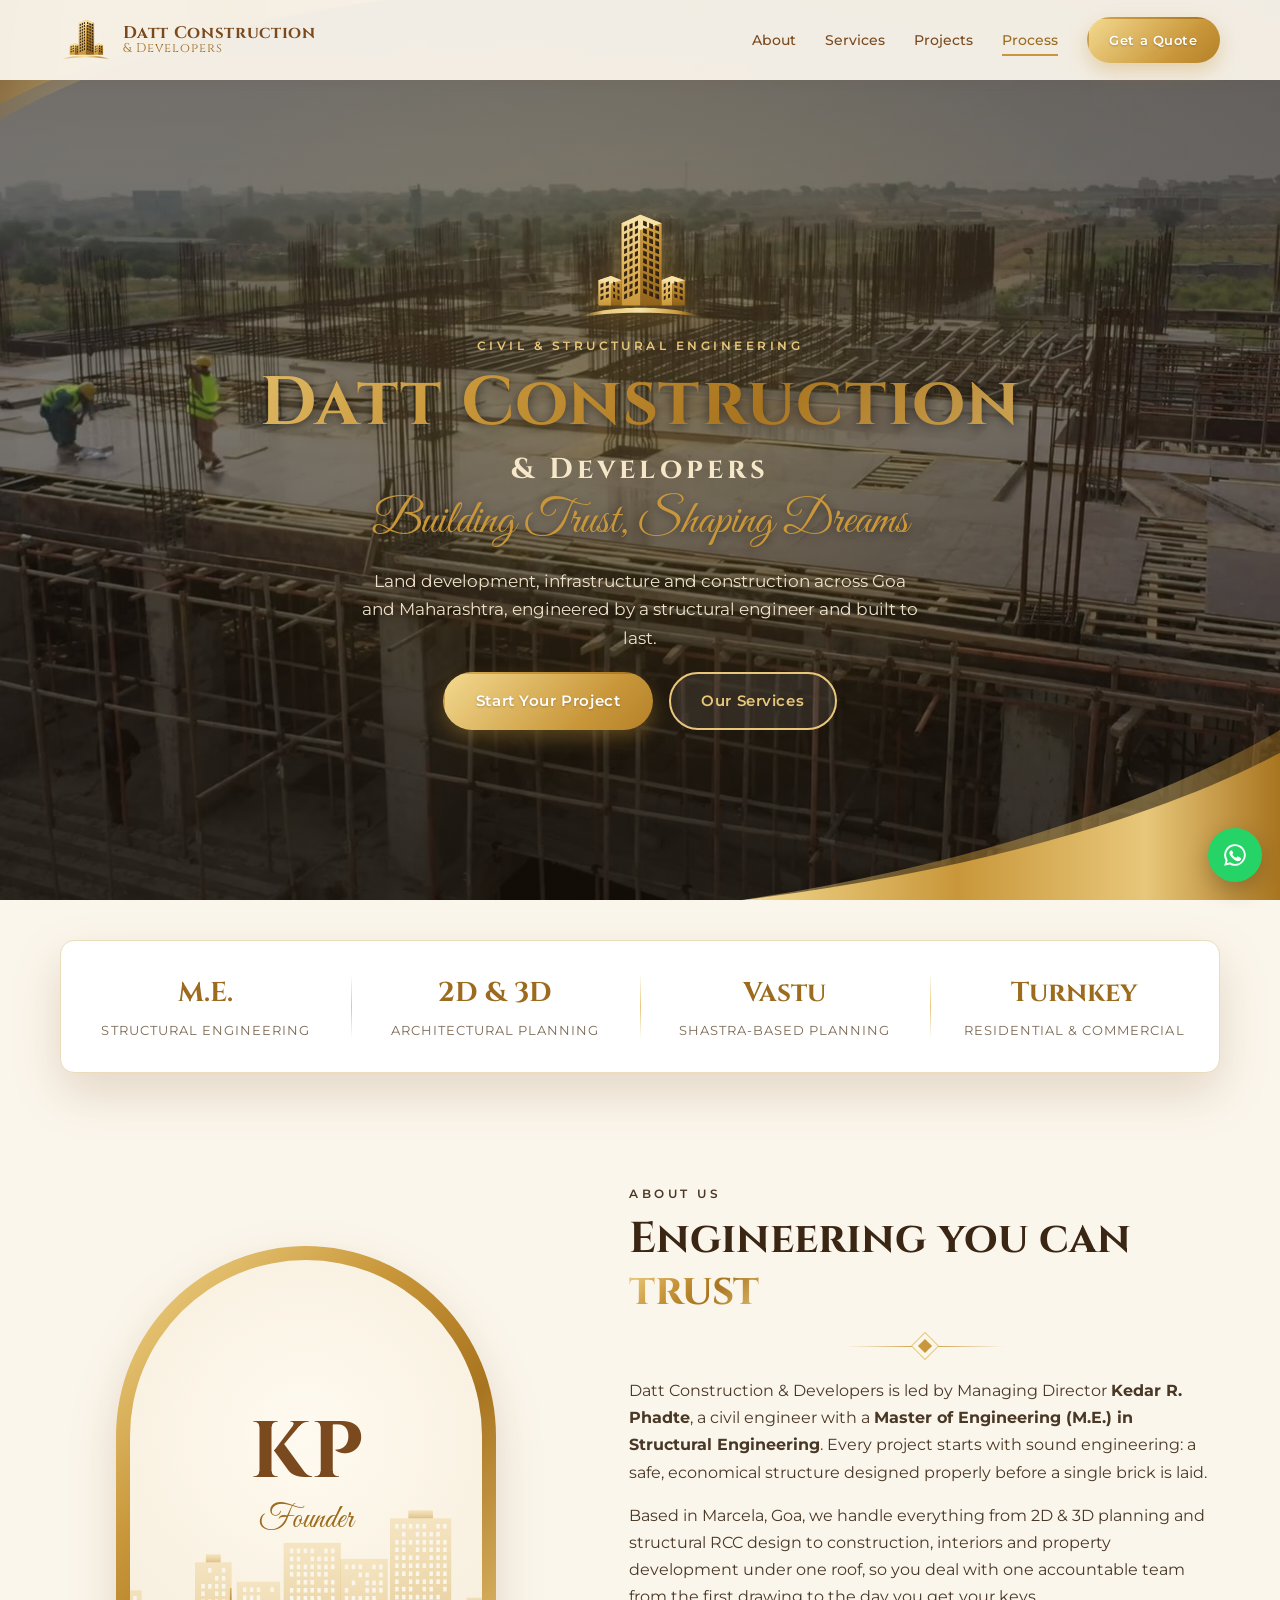
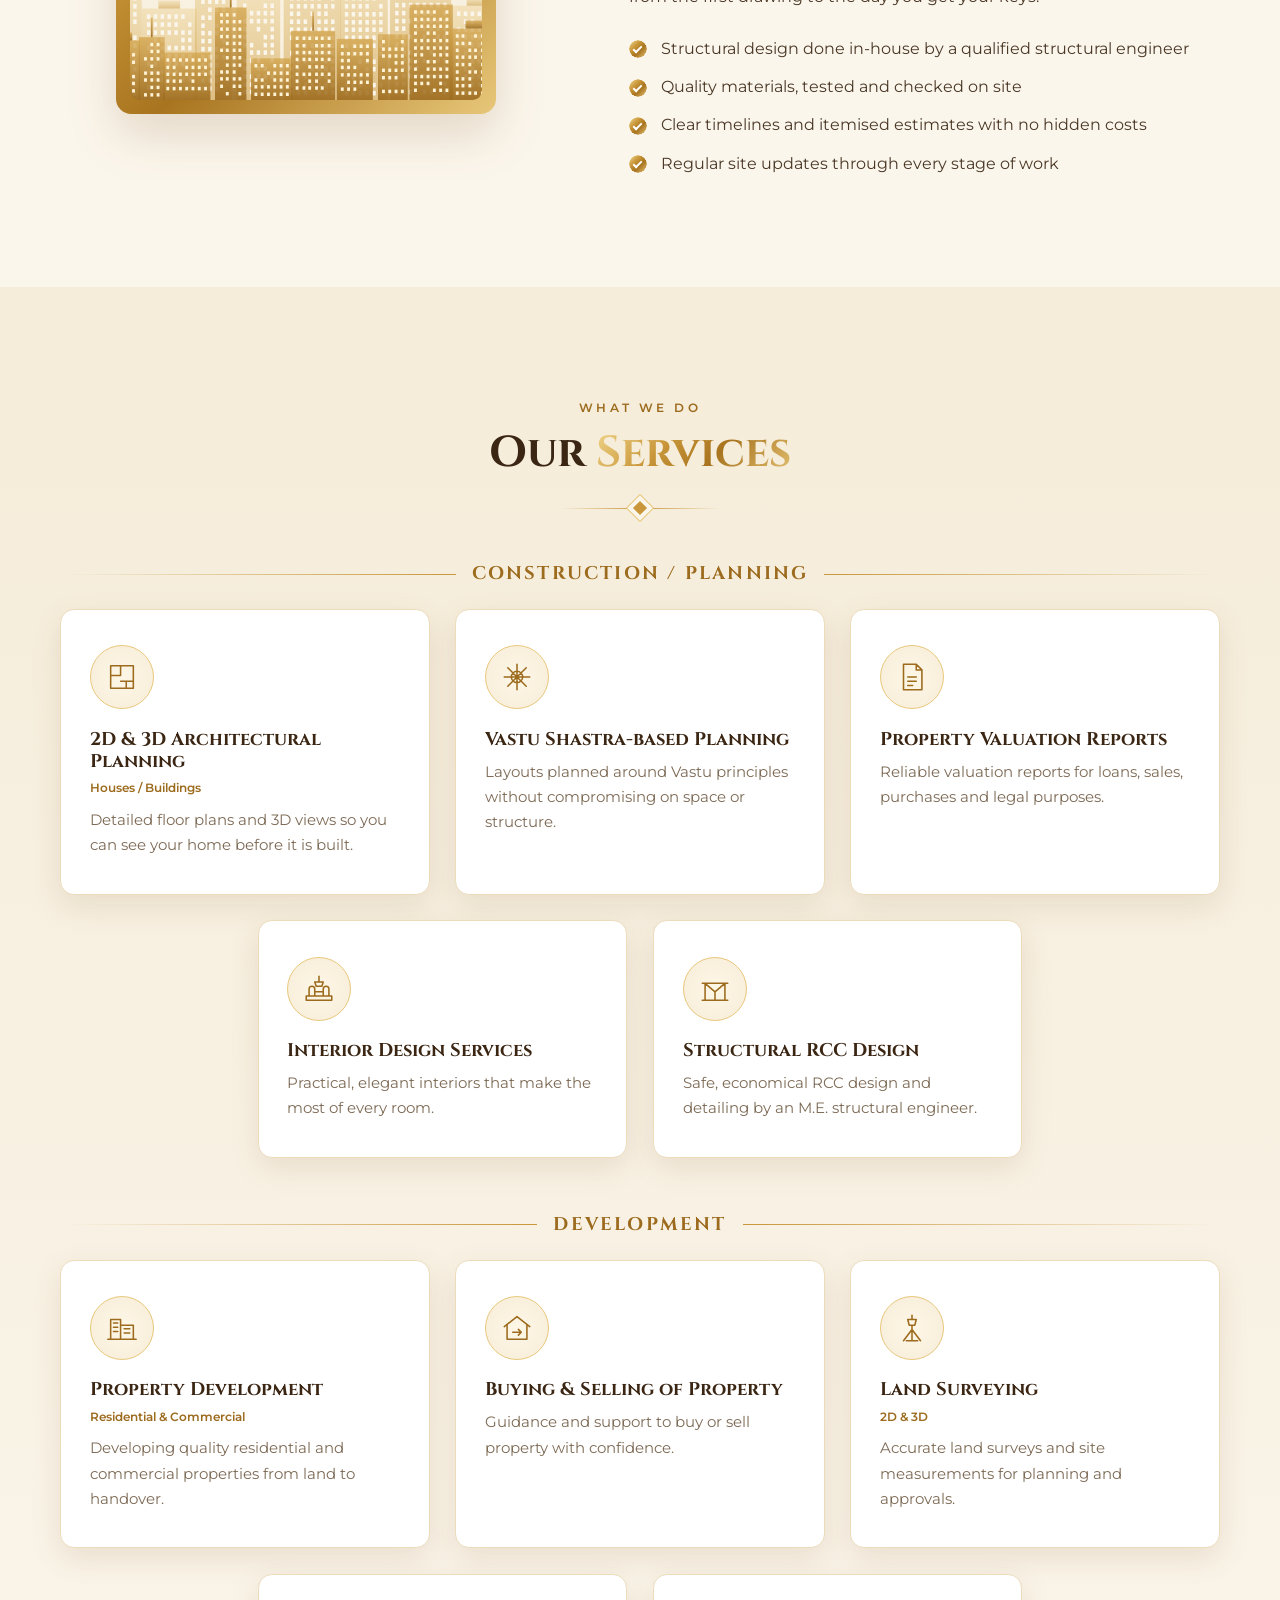
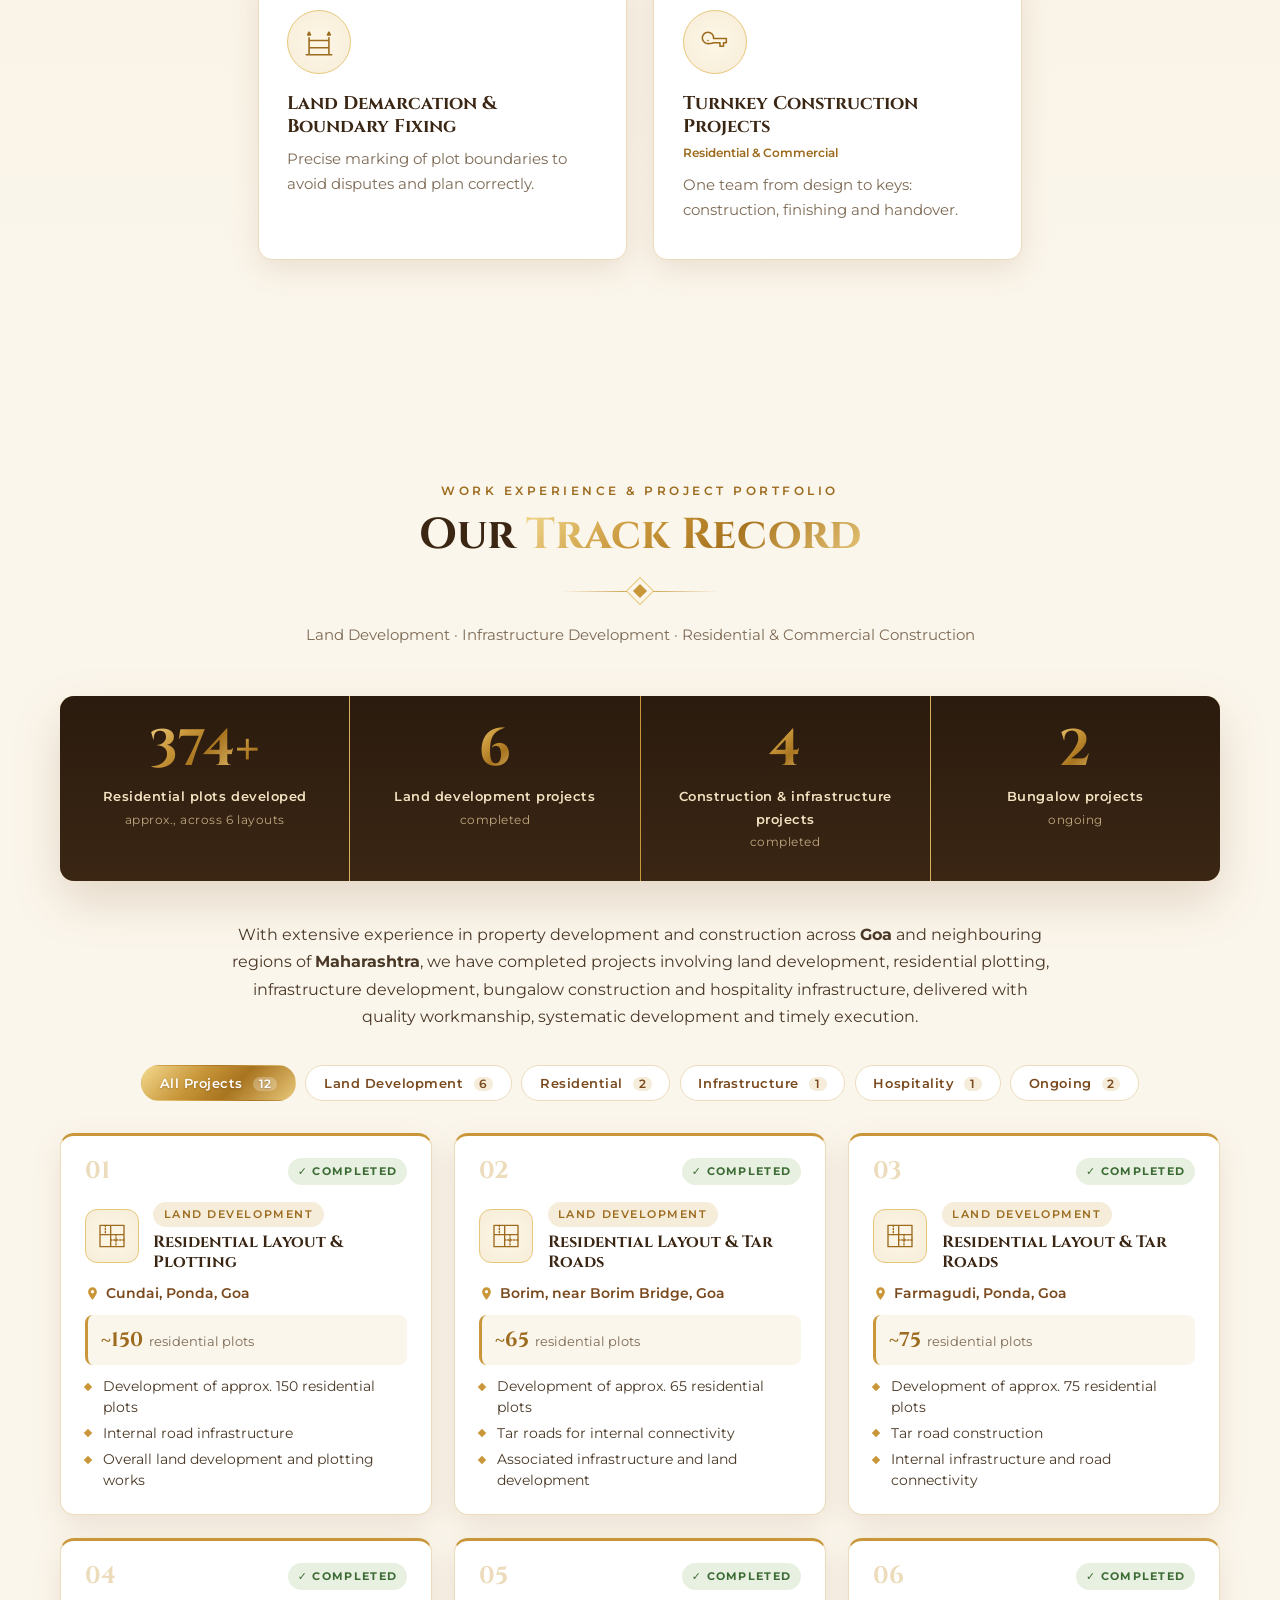
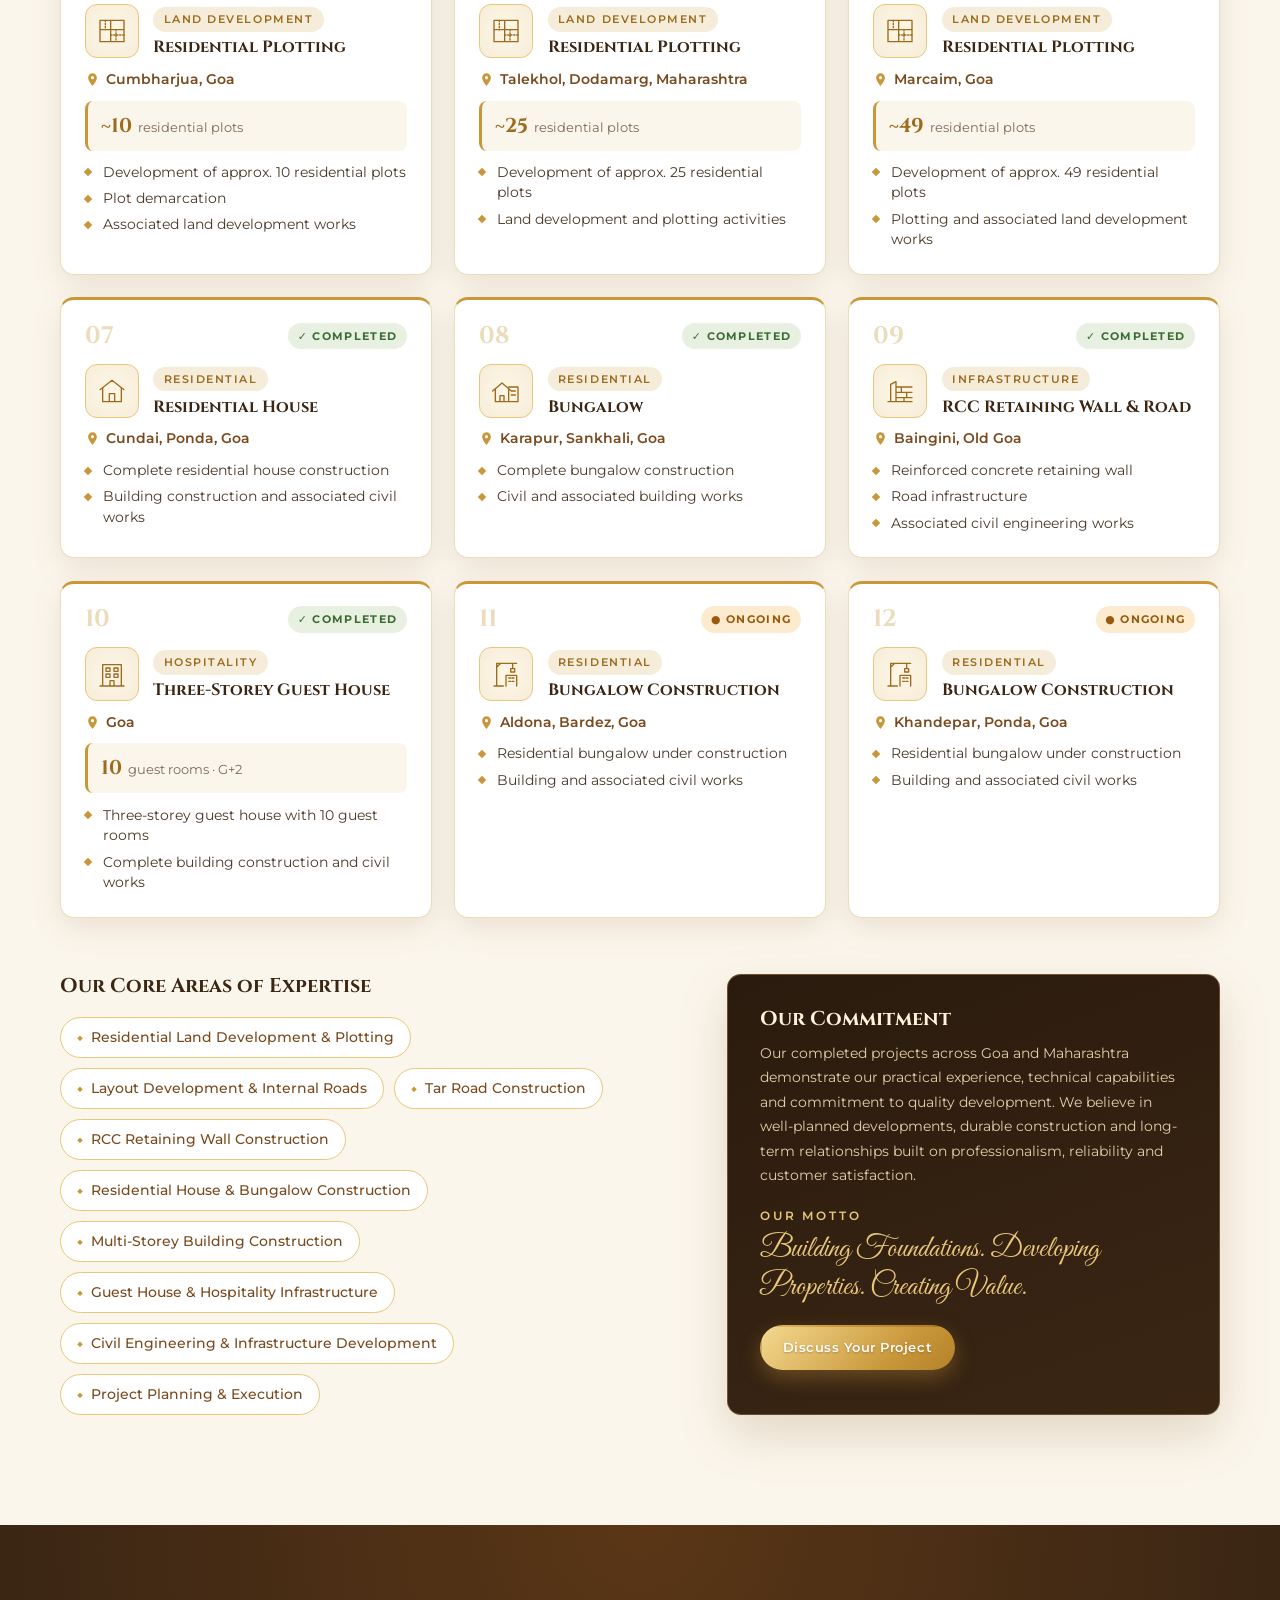
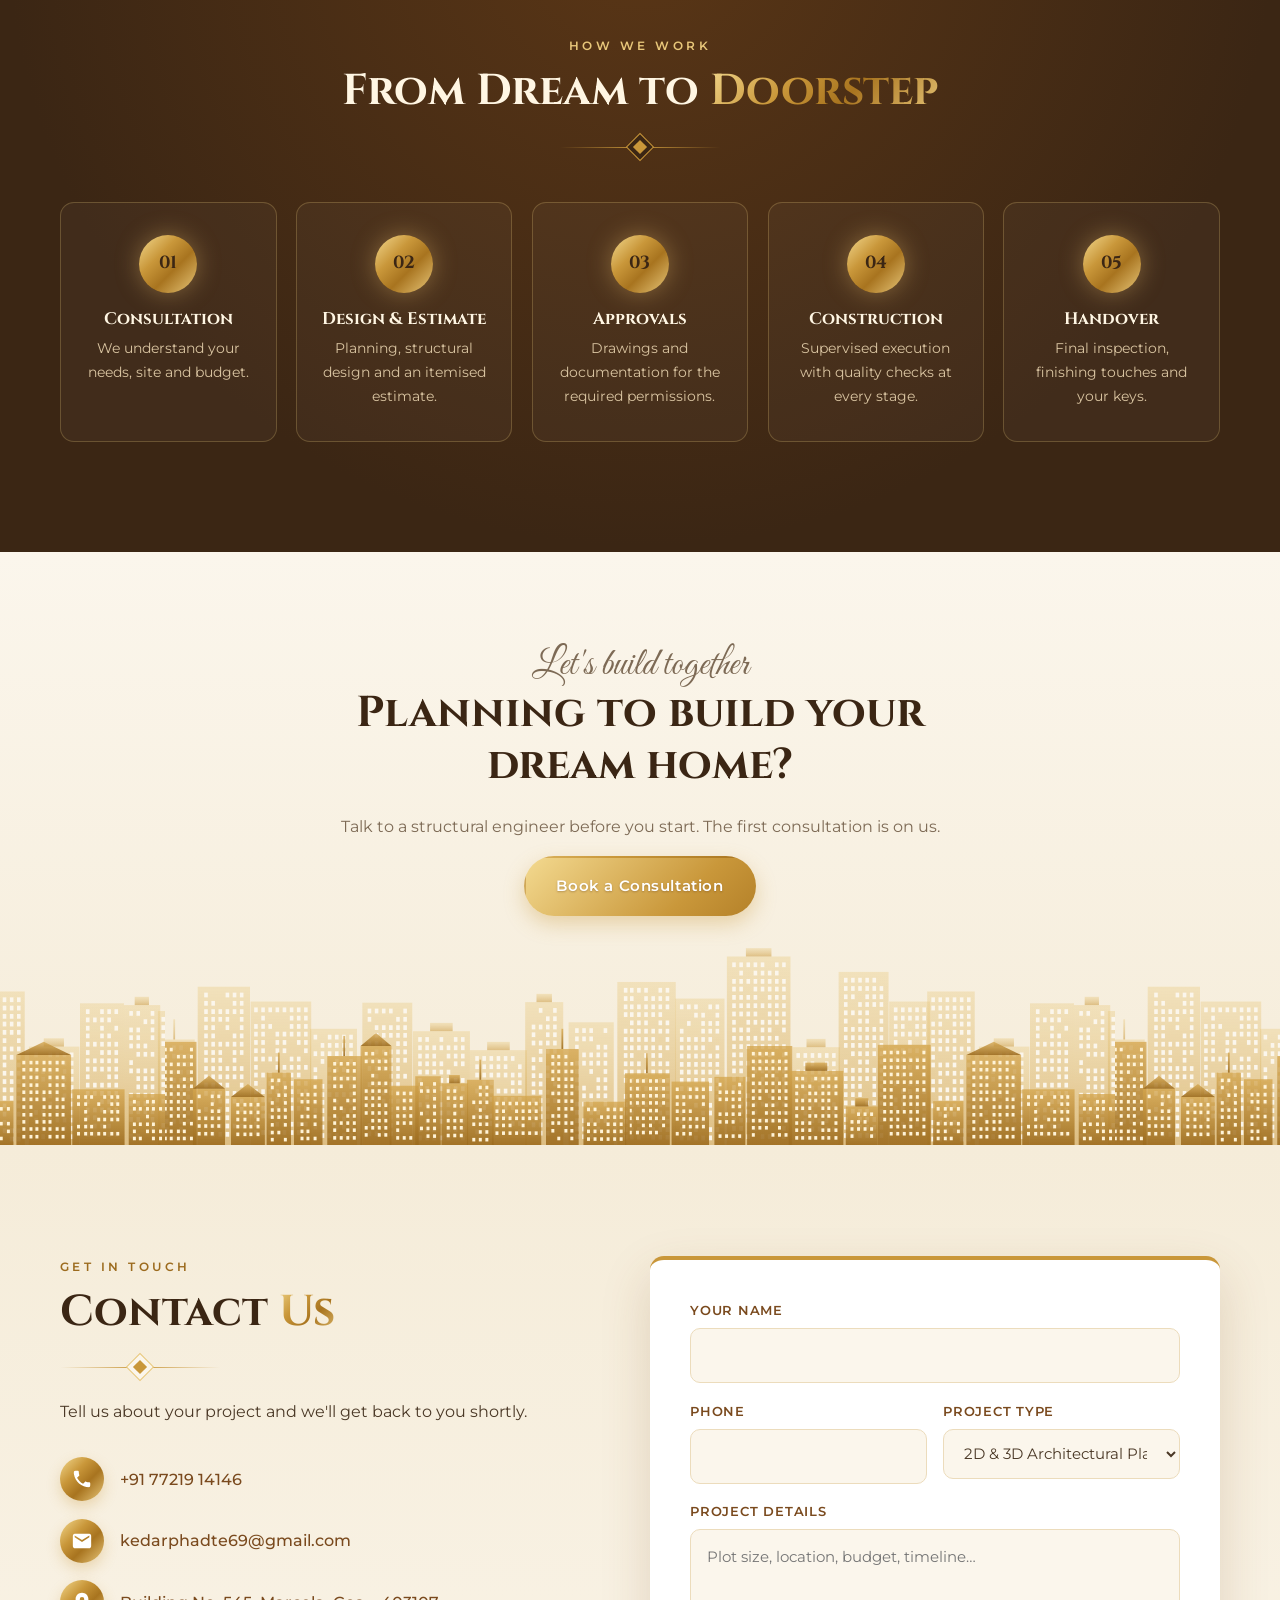
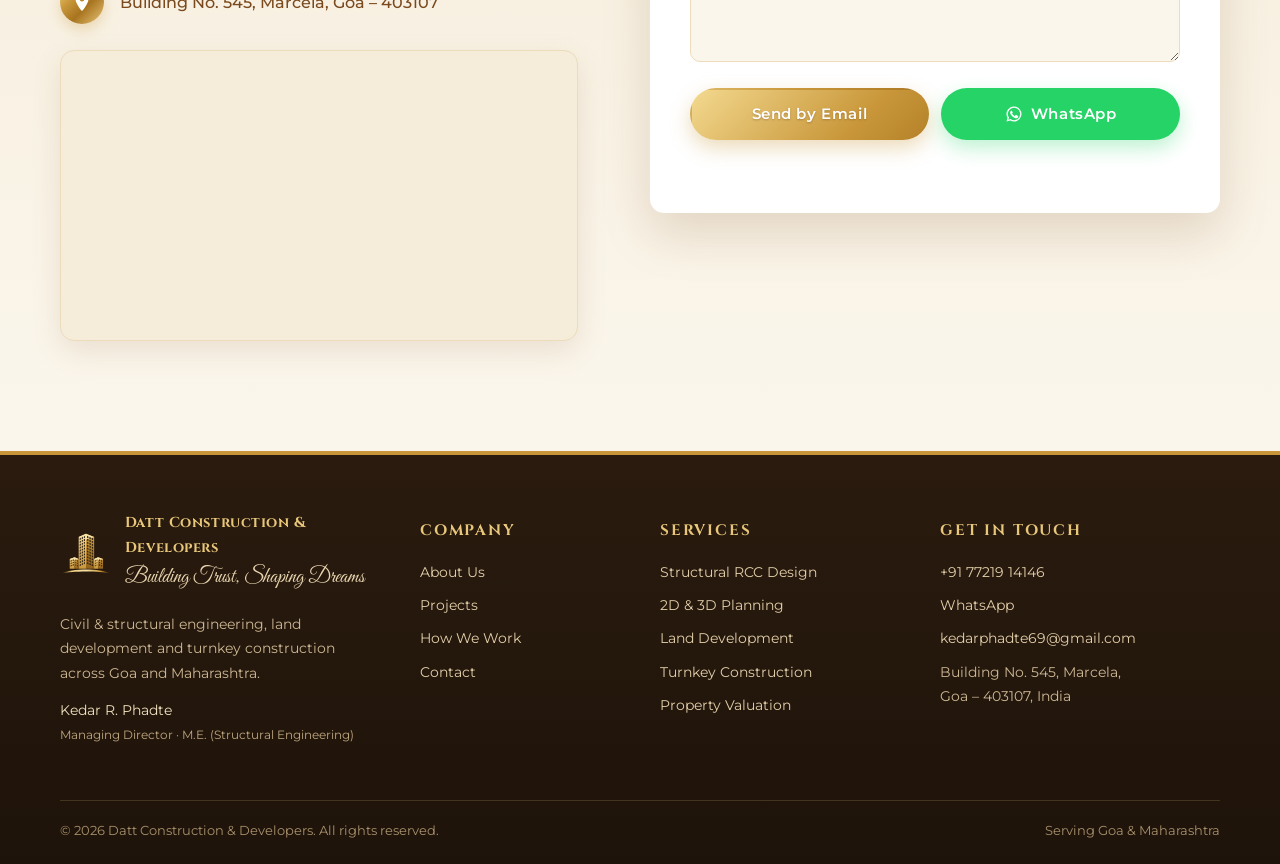
==== commit 13889002: "Add construction video as hero background (skyline kept behind a switch) Aerial 4K clip of an RCC sl" ====
--- a/websites/datt-construction/index.html
+++ b/websites/datt-construction/index.html
@@ -59,7 +59,15 @@
 
   <main id="main">
     <!-- ============ HERO ============ -->
-    <section class="hero">
+    <!-- To go back to the animated skyline, remove "hero--video" from the line below. -->
+    <section class="hero hero--video">
+      <!-- background video (aerial view of an RCC slab under construction, India; free Pexels licence) -->
+      <div class="hero-video" aria-hidden="true">
+        <video id="heroVideo" muted loop playsinline preload="none" poster="assets/hero-poster.jpg"
+               data-landscape="assets/hero-1080.mp4" data-portrait="assets/hero-portrait.mp4"
+               data-poster-landscape="assets/hero-poster.jpg" data-poster-portrait="assets/hero-poster-portrait.jpg"></video>
+        <div class="hero-video__tint"></div>
+      </div>
       <!-- animated day → night sky -->
       <div class="sky sky--sunset" aria-hidden="true"></div>
       <div class="sky sky--night" aria-hidden="true"></div>
--- a/websites/datt-construction/style.css
+++ b/websites/datt-construction/style.css
@@ -650,3 +650,29 @@
   .header, .float-wa, .float-call, .to-top, .skyline, .sky, .stars, .sun, .moon, .swoosh, .map { display: none !important; }
   .hero { height: auto !important; padding: 2rem 0 !important; }
 }
+
+/* ---------- hero background video (switch: .hero--video) ---------- */
+.hero-video { position: absolute; inset: 0; z-index: 0; overflow: hidden; display: none; background: #2a1b0e; }
+.hero-video video { position: absolute; inset: 0; width: 100%; height: 100%; object-fit: cover; object-position: center; }
+/* warm dark tint so the gold text stays readable on any frame */
+.hero-video__tint {
+  position: absolute; inset: 0;
+  background:
+    radial-gradient(ellipse at 50% 45%, rgba(201, 151, 58, .18), transparent 60%),
+    linear-gradient(180deg, rgba(22, 14, 6, .62) 0%, rgba(22, 14, 6, .45) 45%, rgba(22, 14, 6, .72) 100%);
+}
+.hero--video .hero-video { display: block; }
+/* hide the animated skyline scene while the video is on (kept for easy revert) */
+.hero--video .sky, .hero--video .stars, .hero--video .sun, .hero--video .moon,
+.hero--video .skyline, .hero--video .sparkles { display: none; }
+/* text centred on the screen, in light colours over the video */
+.hero--video { padding-bottom: 6vh; padding-bottom: 6svh; background: #2a1b0e; }
+.hero--video .eyebrow, .hero--video .hero__amp, .hero--video .hero__lead, .hero--video .btn--outline { animation: none; }
+.hero--video .eyebrow { color: var(--gold-light); }
+.hero--video .hero__amp { color: #f6e7c8; }
+.hero--video .hero__lead { color: #efe2c8; text-shadow: 0 1px 8px rgba(0, 0, 0, .45); }
+.hero--video .hero__title .gold-text { filter: drop-shadow(0 2px 6px rgba(0, 0, 0, .5)); }
+.hero--video .hero__tagline { text-shadow: 0 2px 10px rgba(0, 0, 0, .45); }
+.hero--video .btn--outline { color: var(--gold-light); background: rgba(255, 255, 255, .08); border-color: var(--gold-light); }
+.hero--video .btn--outline:hover { background: var(--gold); color: #fff; }
+.hero--video .swoosh--tl { opacity: .5; }
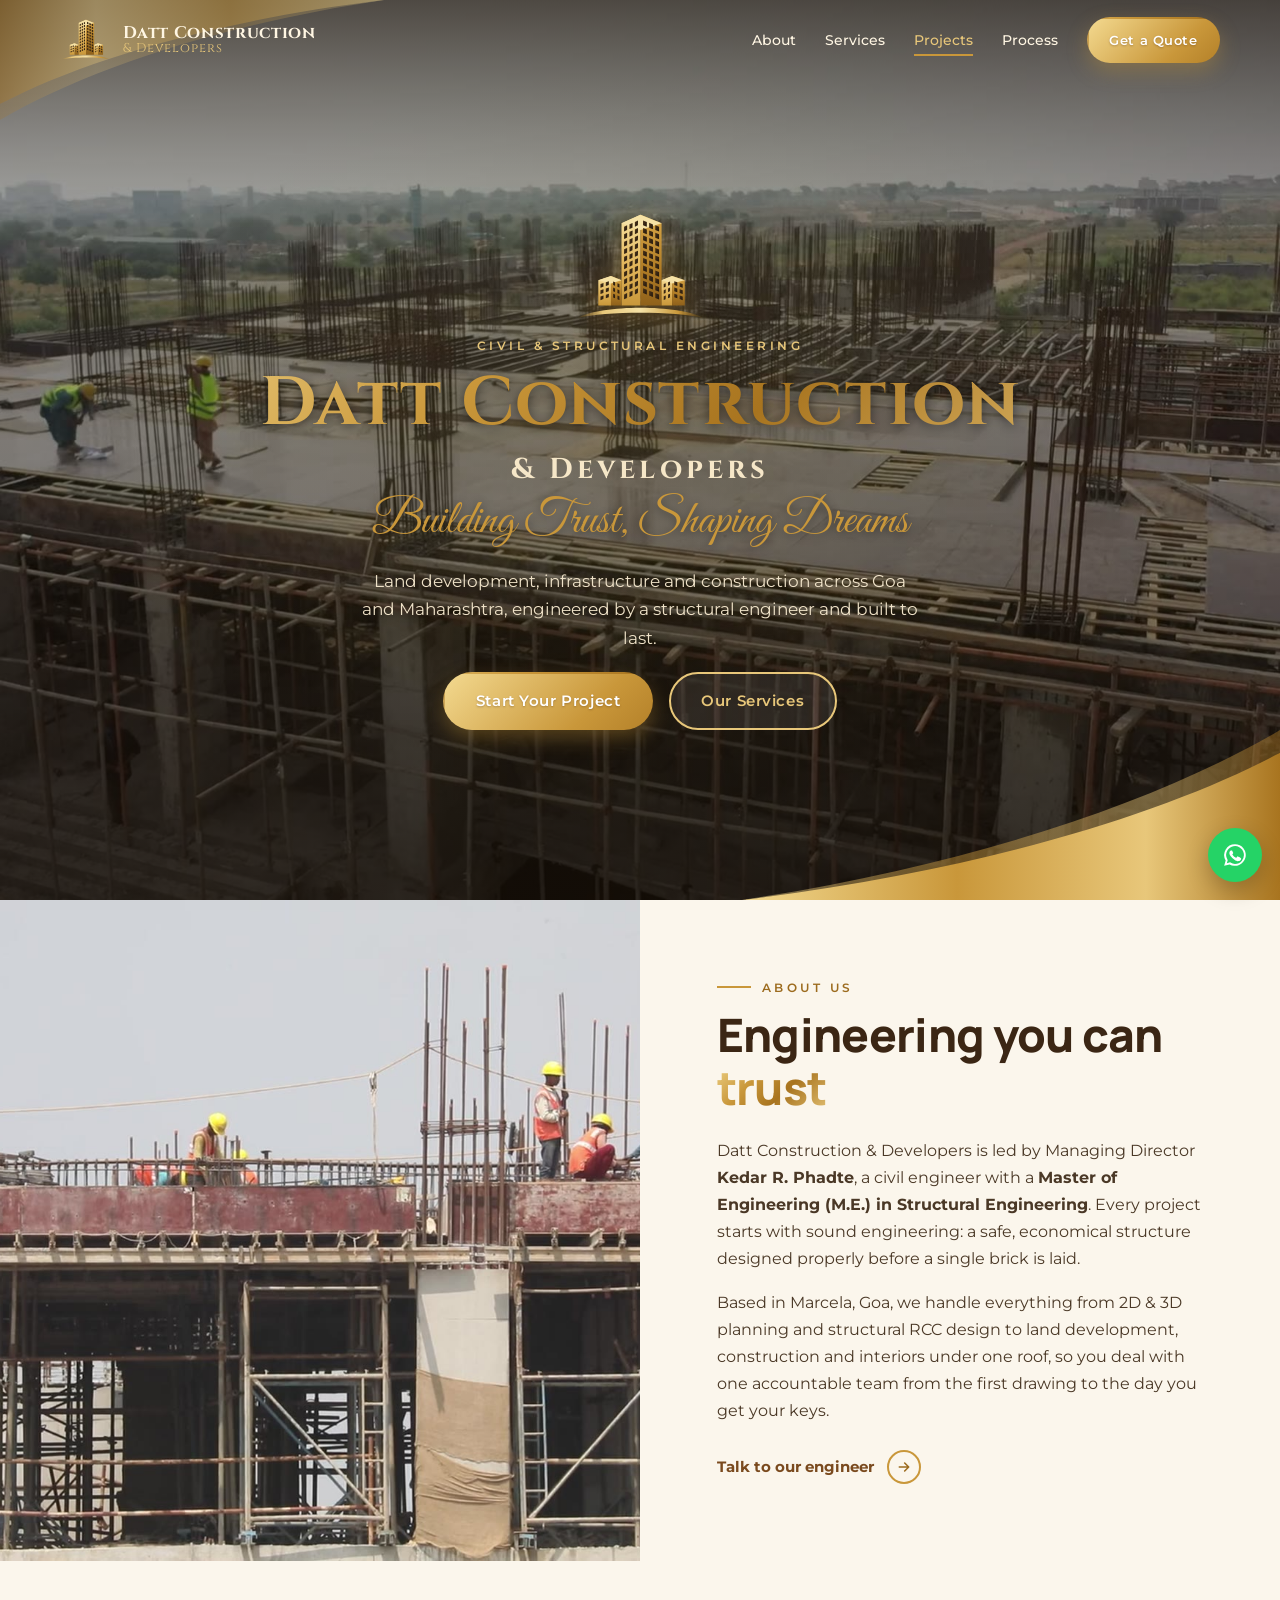
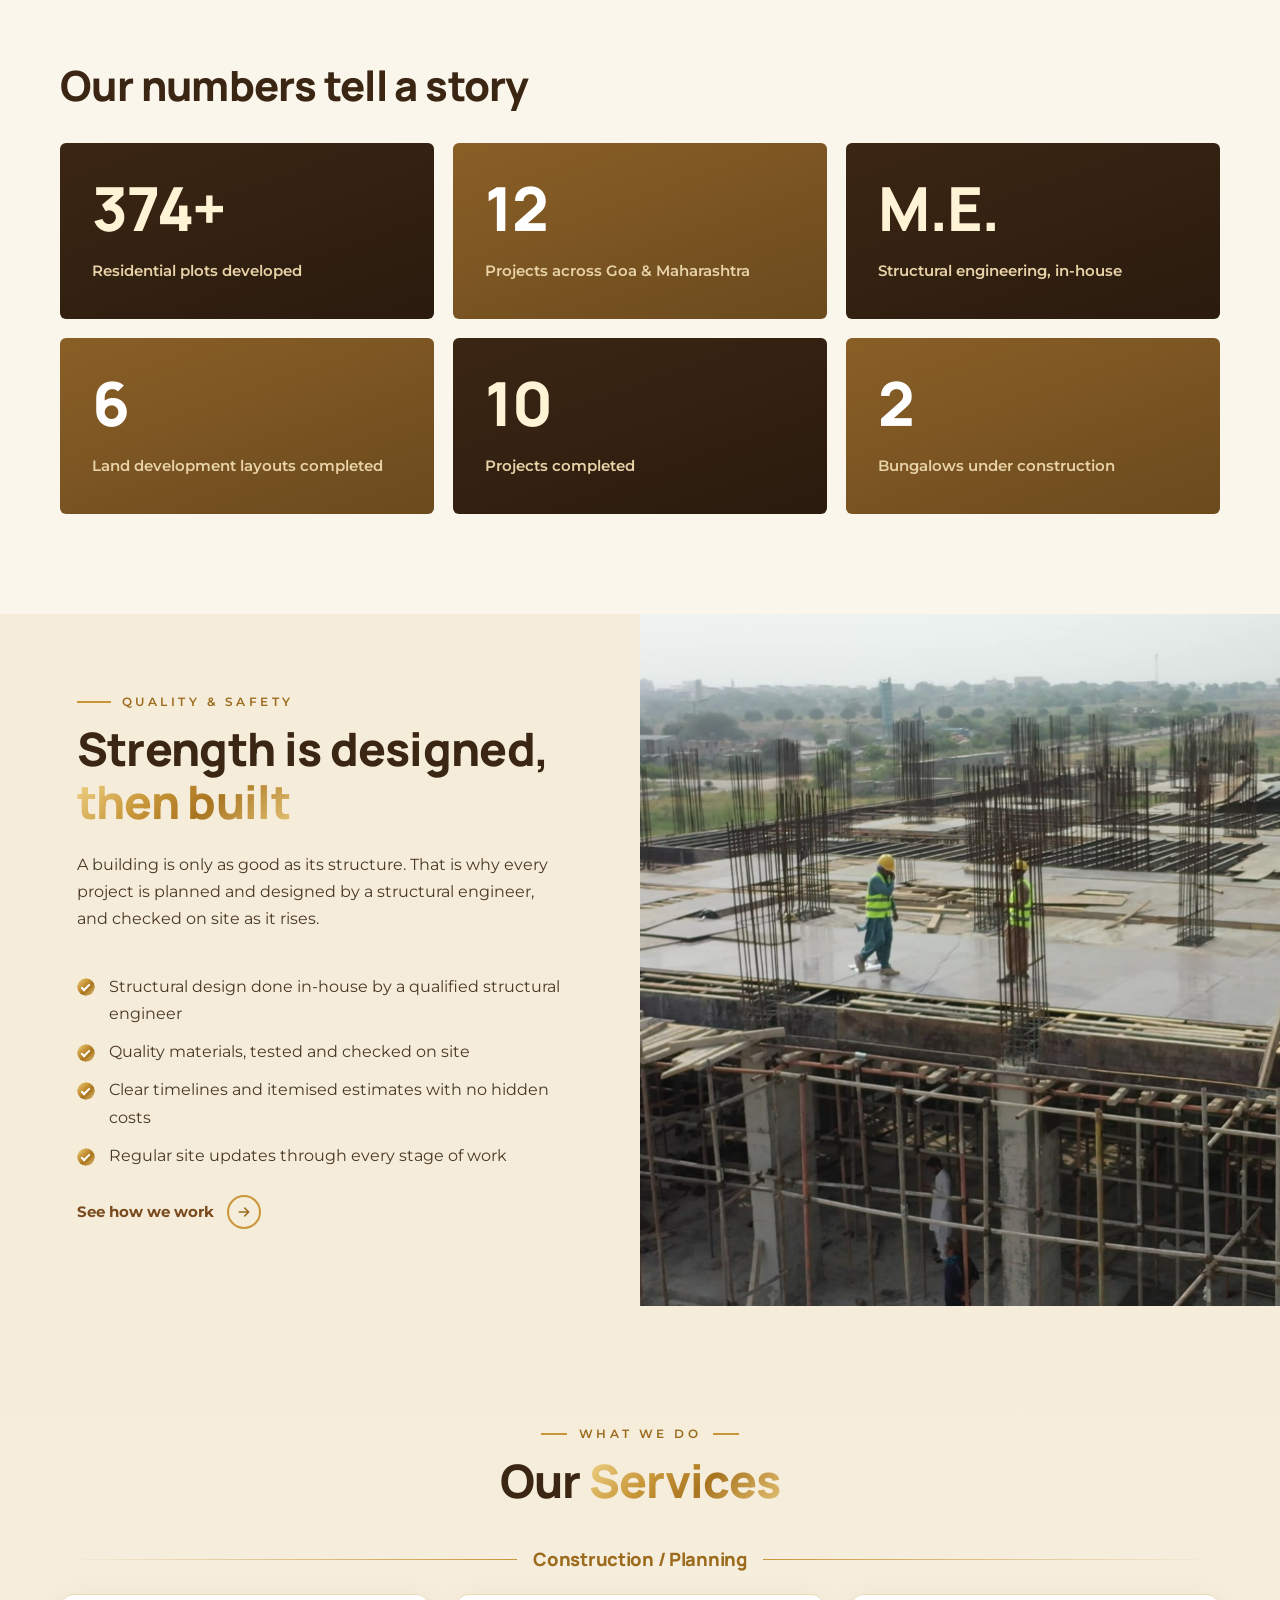
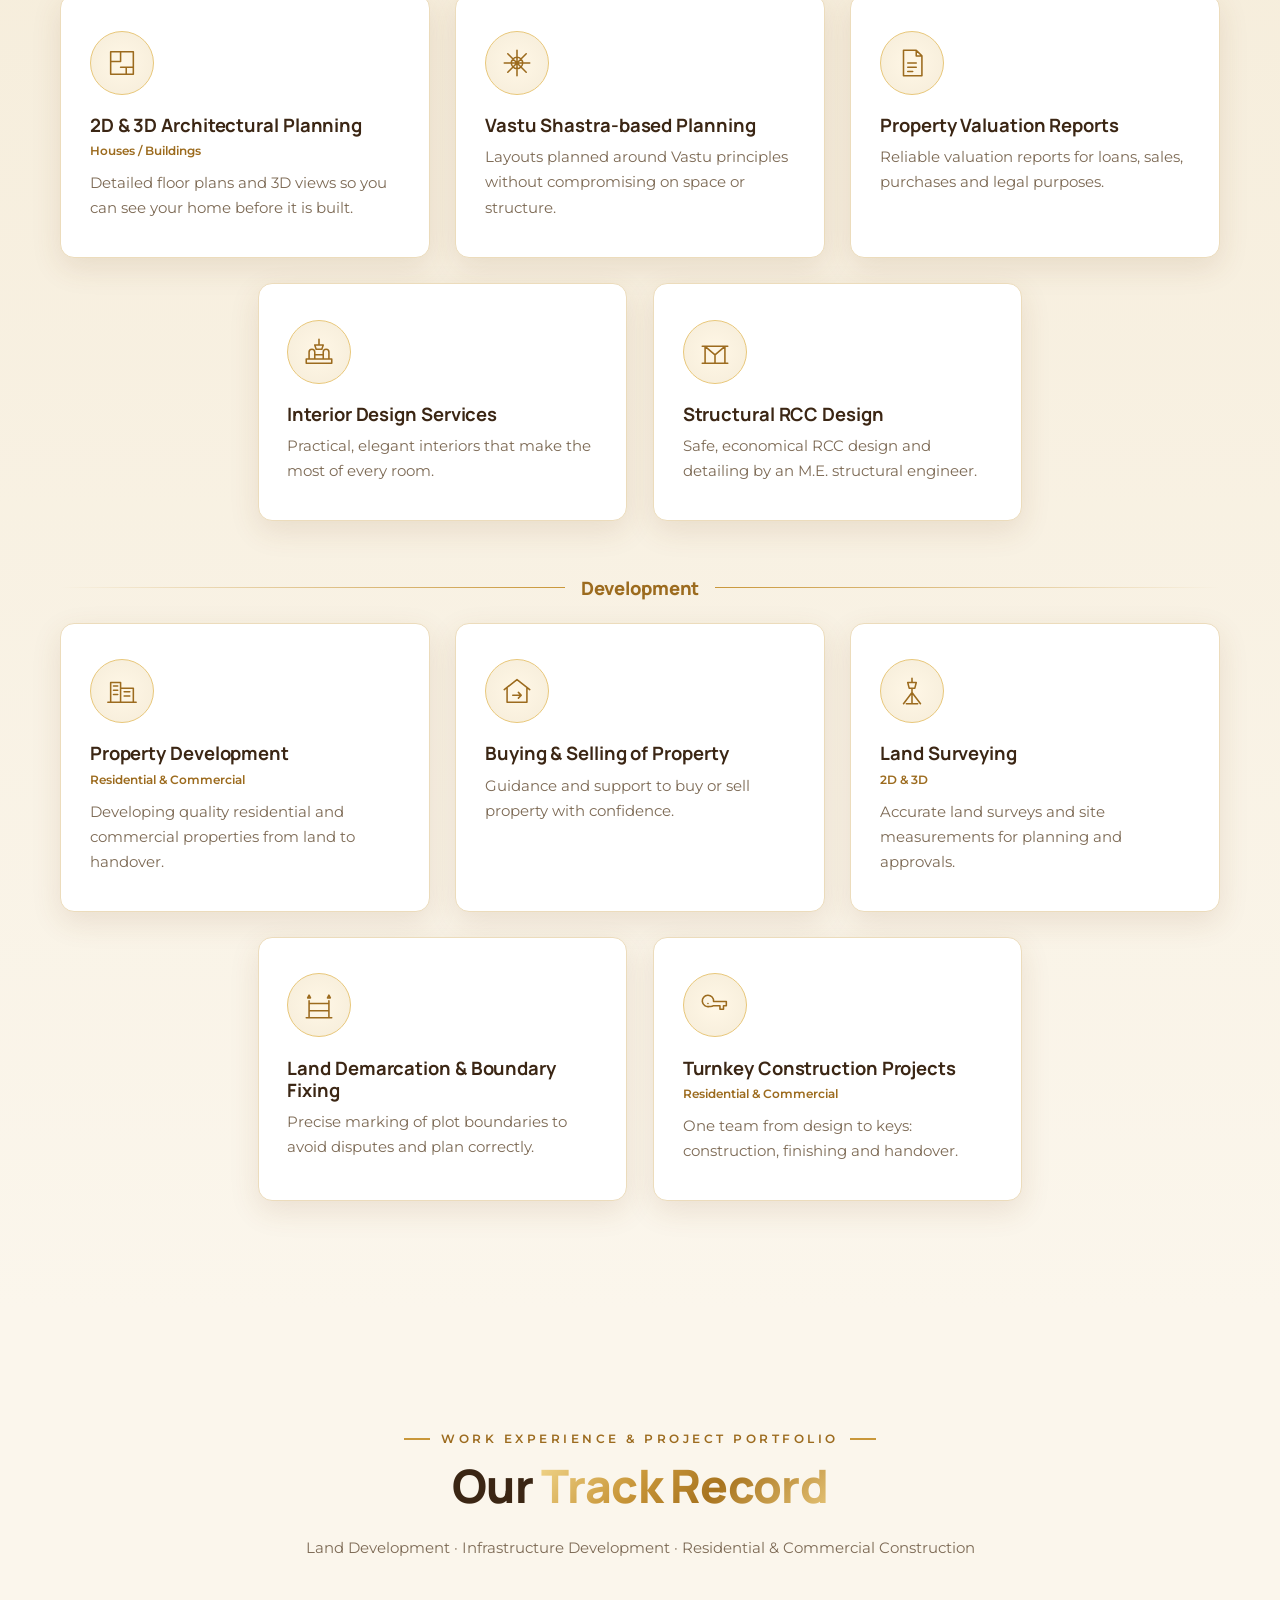
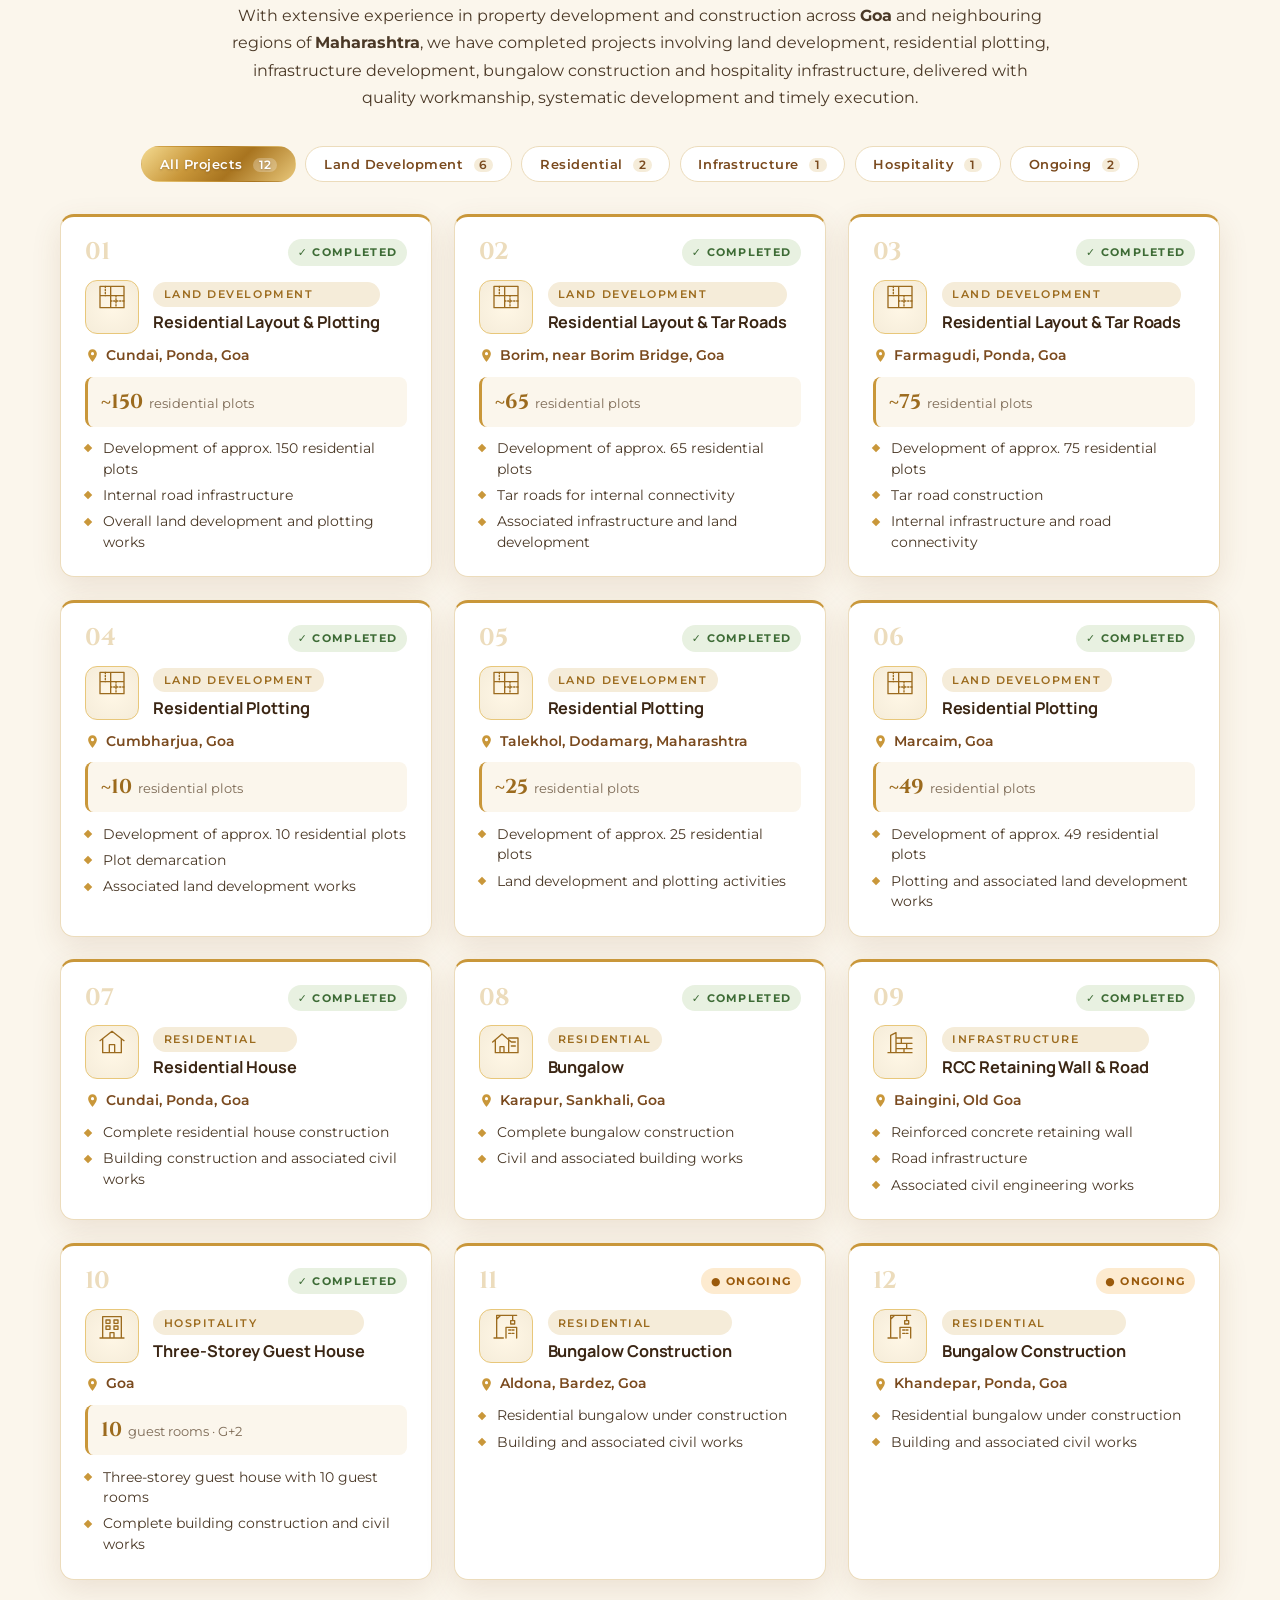
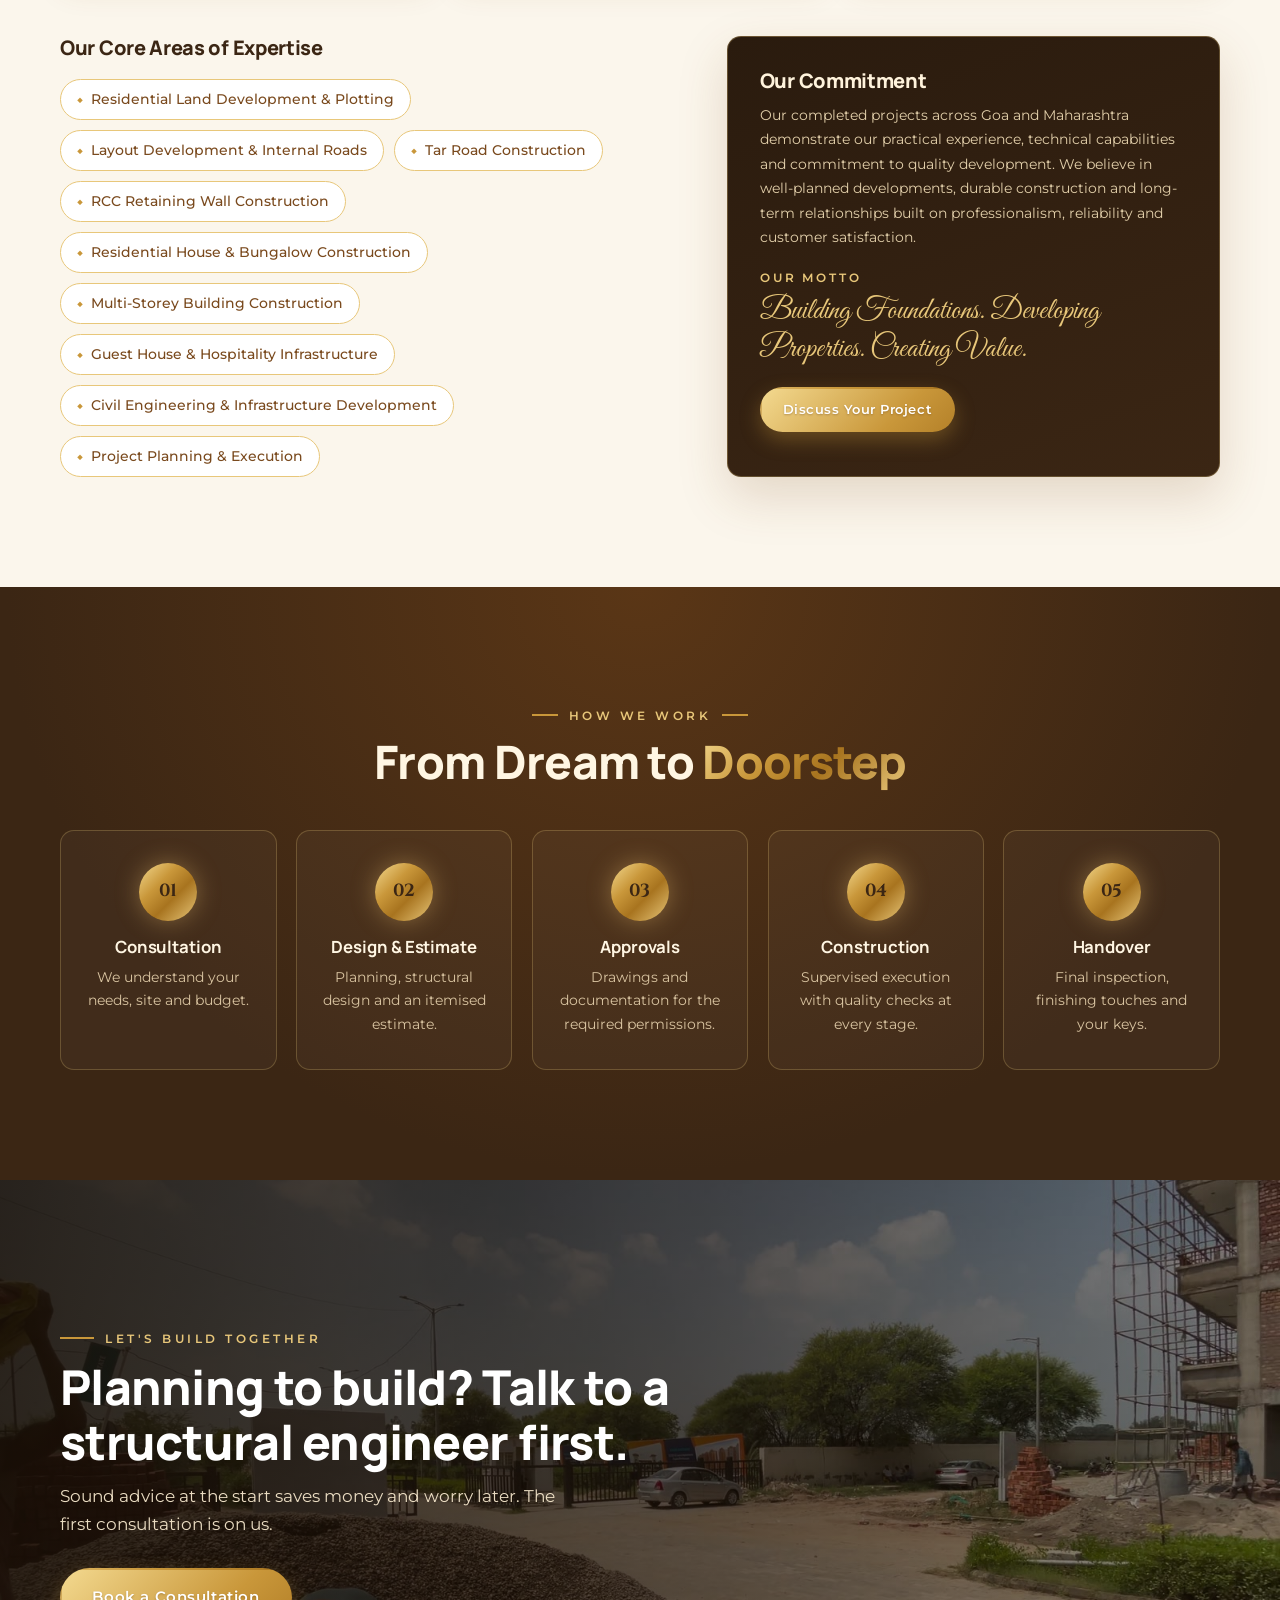
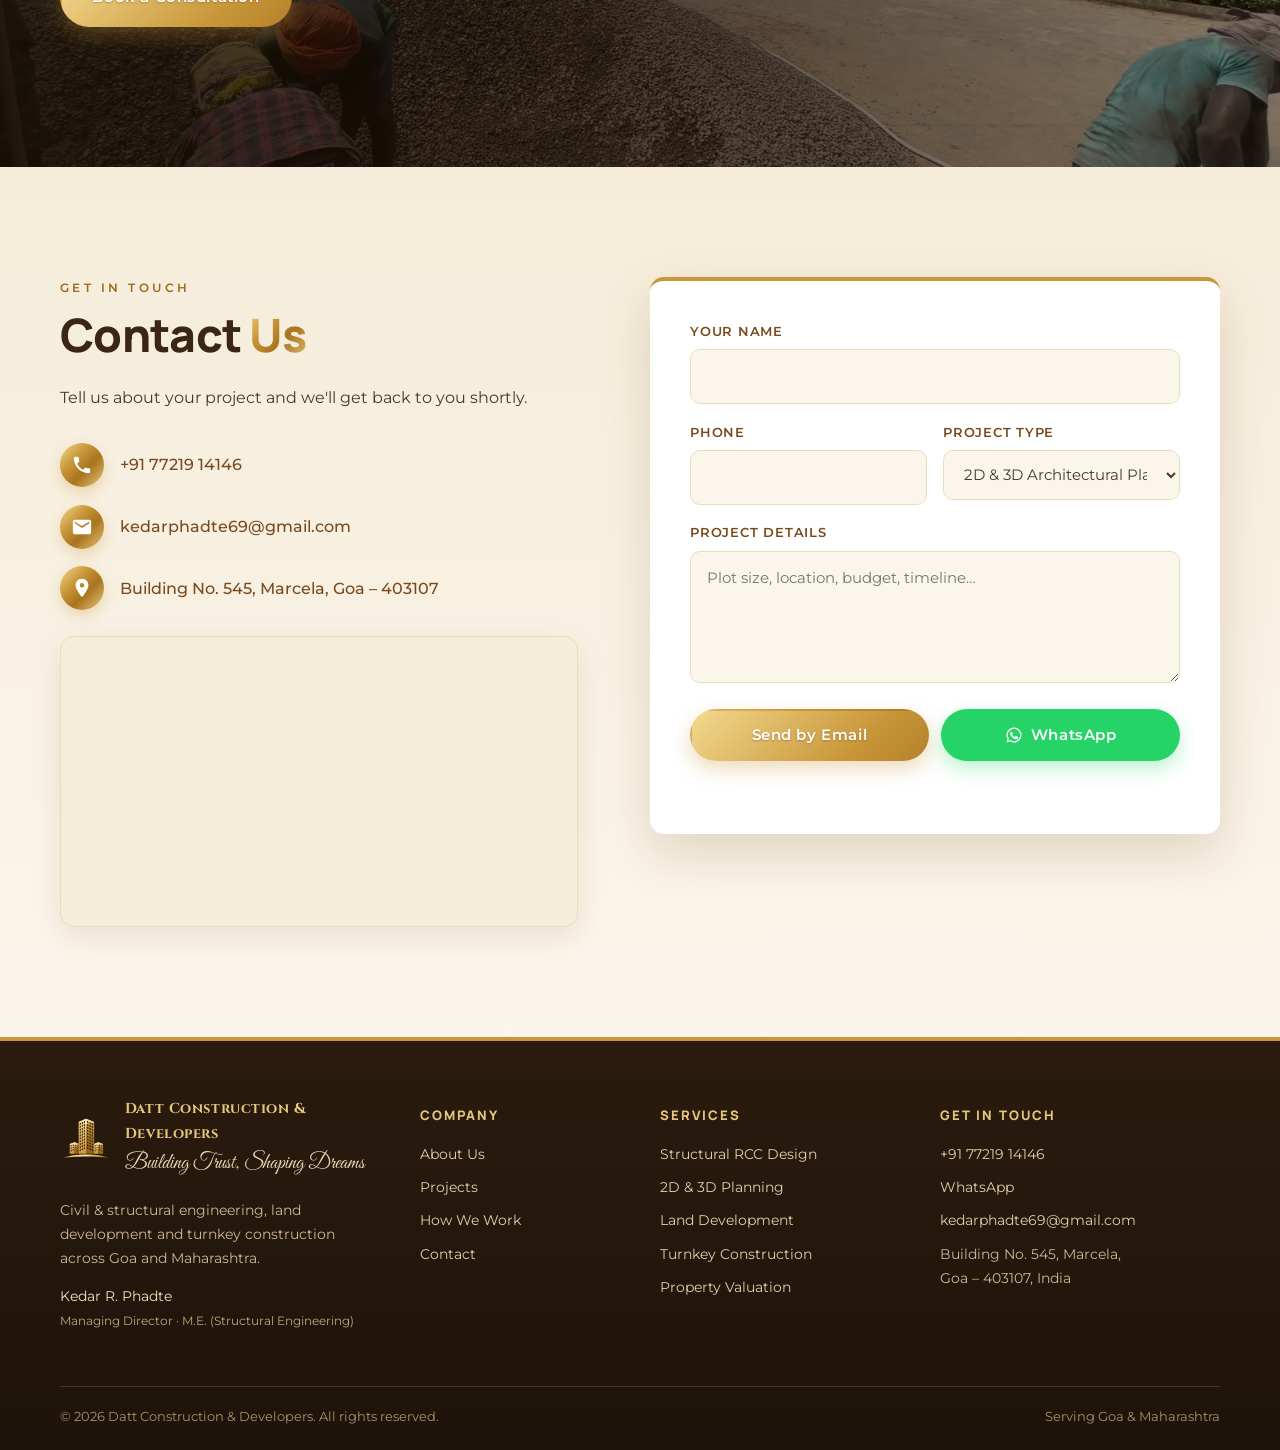
==== commit 9a5fe993: "Redesign in the style of leading international builders Transparent header over the video hero, full" ====
--- a/websites/datt-construction/index.html
+++ b/websites/datt-construction/index.html
@@ -28,7 +28,7 @@
   <script type="application/ld+json">{"@context": "https://schema.org", "@type": "GeneralContractor", "name": "Datt Construction & Developers", "slogan": "Building Trust, Shaping Dreams", "url": "https://datt-construction.vercel.app/", "logo": "https://datt-construction.vercel.app/assets/logo.svg", "image": "https://datt-construction.vercel.app/assets/og-image.jpg", "telephone": "+91-7721914146", "email": "kedarphadte69@gmail.com", "address": {"@type": "PostalAddress", "streetAddress": "Building No. 545", "addressLocality": "Marcela", "addressRegion": "Goa", "postalCode": "403107", "addressCountry": "IN"}, "areaServed": [{"@type": "State", "name": "Goa"}, {"@type": "State", "name": "Maharashtra"}], "founder": {"@type": "Person", "name": "Kedar R. Phadte", "jobTitle": "Managing Director", "hasCredential": "M.E. (Structural Engineering)"}, "knowsAbout": ["Structural RCC Design", "2D & 3D Architectural Planning", "Vastu Shastra-based Planning", "Land Development & Plotting", "Land Surveying", "Turnkey Construction", "Property Valuation", "Interior Design"]}</script>
   <link rel="preconnect" href="https://fonts.googleapis.com">
   <link rel="preconnect" href="https://fonts.gstatic.com" crossorigin>
-  <link href="https://fonts.googleapis.com/css2?family=Cinzel:wght@500;600;700&family=Great+Vibes&family=Montserrat:wght@400;500;600;700&display=swap" rel="stylesheet">
+  <link href="https://fonts.googleapis.com/css2?family=Cinzel:wght@500;600;700&family=Great+Vibes&family=Manrope:wght@500;600;700;800&family=Montserrat:wght@400;500;600;700&display=swap" rel="stylesheet">
   <link rel="stylesheet" href="style.css">
 </head>
 <body>
@@ -99,61 +99,63 @@
 
     </section>
 
-    <!-- ============ HIGHLIGHTS ============ -->
-    <section class="highlights">
-      <div class="container highlights__grid">
-        <div class="highlight">
-          <span class="highlight__big">M.E.</span>
-          <span class="highlight__label">Structural Engineering</span>
-        </div>
-        <div class="highlight">
-          <span class="highlight__big">2D &amp; 3D</span>
-          <span class="highlight__label">Architectural Planning</span>
-        </div>
-        <div class="highlight">
-          <span class="highlight__big">Vastu</span>
-          <span class="highlight__label">Shastra-based Planning</span>
-        </div>
-        <div class="highlight">
-          <span class="highlight__big">Turnkey</span>
-          <span class="highlight__label">Residential &amp; Commercial</span>
-        </div>
-      </div>
-    </section>
-
-    <!-- ============ ABOUT ============ -->
-    <section class="section" id="about">
-      <div class="container about">
-        <div class="about__visual reveal">
-          <div class="arch-frame">
-            <div class="arch-frame__inner">
-              <span class="arch-frame__initials">KP</span>
-              <span class="arch-frame__caption">Founder</span>
-            </div>
-          </div>
-        </div>
-        <div class="about__text reveal">
-          <p class="eyebrow">About Us</p>
-          <h2 class="section-title">Engineering you can <span class="gold-text">trust</span></h2>
-          <div class="ornament" aria-hidden="true"></div>
-          <p>
-            Datt Construction &amp; Developers is led by Managing Director <strong>Kedar R. Phadte</strong>,
-            a civil engineer with a <strong>Master of Engineering (M.E.) in Structural
-            Engineering</strong>. Every project starts with sound engineering: a safe,
-            economical structure designed properly before a single brick is laid.
-          </p>
-          <p>
-            Based in Marcela, Goa, we handle everything from 2D &amp; 3D planning and
-            structural RCC design to construction, interiors and property development under one roof, so you deal with
-            one accountable team from the first drawing to the day you get your keys.
-          </p>
-          <ul class="checklist">
-            <li>Structural design done in-house by a qualified structural engineer</li>
-            <li>Quality materials, tested and checked on site</li>
-            <li>Clear timelines and itemised estimates with no hidden costs</li>
-            <li>Regular site updates through every stage of work</li>
-          </ul>
-        </div>
+    <!-- ============ ABOUT (split: photo | text) ============ -->
+    <section class="split" id="about">
+      <div class="split__media reveal">
+        <img src="assets/site-rcc-frame.jpg" alt="RCC-framed building under construction with workers on the slab" loading="lazy" width="1600" height="900">
+      </div>
+      <div class="split__body reveal">
+        <p class="eyebrow eyebrow--line">About Us</p>
+        <h2 class="section-title">Engineering you can <span class="gold-text">trust</span></h2>
+        <p>
+          Datt Construction &amp; Developers is led by Managing Director <strong>Kedar R. Phadte</strong>,
+          a civil engineer with a <strong>Master of Engineering (M.E.) in Structural Engineering</strong>.
+          Every project starts with sound engineering: a safe, economical structure designed properly
+          before a single brick is laid.
+        </p>
+        <p>
+          Based in Marcela, Goa, we handle everything from 2D &amp; 3D planning and structural RCC design
+          to land development, construction and interiors under one roof, so you deal with one accountable
+          team from the first drawing to the day you get your keys.
+        </p>
+        <a href="#contact" class="link-arrow">Talk to our engineer <span class="link-arrow__icon" aria-hidden="true"><svg viewBox="0 0 24 24"><path d="M5 12h13M13 6l6 6-6 6"/></svg></span></a>
+      </div>
+    </section>
+
+    <!-- ============ NUMBERS ============ -->
+    <section class="numbers" aria-labelledby="numbersTitle">
+      <div class="container">
+        <h2 class="numbers__title reveal" id="numbersTitle">Our numbers tell a story</h2>
+        <div class="tiles">
+          <div class="tile reveal"><span class="tile__num"><span data-count="374">0</span>+</span><span class="tile__label">Residential plots developed</span></div>
+          <div class="tile tile--alt reveal"><span class="tile__num"><span data-count="12">0</span></span><span class="tile__label">Projects across Goa &amp; Maharashtra</span></div>
+          <div class="tile reveal"><span class="tile__num">M.E.</span><span class="tile__label">Structural engineering, in-house</span></div>
+          <div class="tile tile--alt reveal"><span class="tile__num"><span data-count="6">0</span></span><span class="tile__label">Land development layouts completed</span></div>
+          <div class="tile reveal"><span class="tile__num"><span data-count="10">0</span></span><span class="tile__label">Projects completed</span></div>
+          <div class="tile tile--alt reveal"><span class="tile__num"><span data-count="2">0</span></span><span class="tile__label">Bungalows under construction</span></div>
+        </div>
+      </div>
+    </section>
+
+    <!-- ============ QUALITY (split: text | photo) ============ -->
+    <section class="split split--reverse split--tinted" id="quality">
+      <div class="split__media reveal">
+        <img src="assets/site-rebar.jpg" alt="Column reinforcement and slab shuttering on an Indian construction site" loading="lazy" width="1600" height="1067">
+      </div>
+      <div class="split__body reveal">
+        <p class="eyebrow eyebrow--line">Quality &amp; Safety</p>
+        <h2 class="section-title">Strength is designed, <span class="gold-text">then built</span></h2>
+        <p>
+          A building is only as good as its structure. That is why every project is planned and
+          designed by a structural engineer, and checked on site as it rises.
+        </p>
+        <ul class="checklist">
+          <li>Structural design done in-house by a qualified structural engineer</li>
+          <li>Quality materials, tested and checked on site</li>
+          <li>Clear timelines and itemised estimates with no hidden costs</li>
+          <li>Regular site updates through every stage of work</li>
+        </ul>
+        <a href="#process" class="link-arrow">See how we work <span class="link-arrow__icon" aria-hidden="true"><svg viewBox="0 0 24 24"><path d="M5 12h13M13 6l6 6-6 6"/></svg></span></a>
       </div>
     </section>
 
@@ -232,13 +234,6 @@
           <h2 class="section-title">Our <span class="gold-text">Track Record</span></h2>
           <div class="ornament" aria-hidden="true"></div>
           <p class="section-sub">Land Development · Infrastructure Development · Residential &amp; Commercial Construction</p>
-        </div>
-
-        <div class="stats reveal">
-          <div class="stat"><span class="stat__num" data-count="374">0</span><span class="stat__plus">+</span><span class="stat__label">Residential plots developed<small>approx., across 6 layouts</small></span></div>
-          <div class="stat"><span class="stat__num" data-count="6">0</span><span class="stat__label">Land development projects<small>completed</small></span></div>
-          <div class="stat"><span class="stat__num" data-count="4">0</span><span class="stat__label">Construction &amp; infrastructure projects<small>completed</small></span></div>
-          <div class="stat"><span class="stat__num" data-count="2">0</span><span class="stat__label">Bungalow projects<small>ongoing</small></span></div>
         </div>
 
         <p class="experience-intro reveal">
@@ -417,12 +412,12 @@
       </div>
     </section>
 
-    <!-- ============ CTA ============ -->
-    <section class="cta">
-      <div class="container cta__inner reveal">
-        <p class="script cta__script">Let's build together</p>
-        <h2 class="section-title">Planning to build your dream home?</h2>
-        <p>Talk to a structural engineer before you start. The first consultation is on us.</p>
+    <!-- ============ CTA (full-bleed photo) ============ -->
+    <section class="cta-band">
+      <div class="container cta-band__inner reveal">
+        <p class="eyebrow eyebrow--line eyebrow--light">Let's build together</p>
+        <h2>Planning to build? Talk to a structural engineer first.</h2>
+        <p>Sound advice at the start saves money and worry later. The first consultation is on us.</p>
         <a href="#contact" class="btn btn--gold">Book a Consultation</a>
       </div>
     </section>
--- a/websites/datt-construction/style.css
+++ b/websites/datt-construction/style.css
@@ -676,3 +676,86 @@
 .hero--video .btn--outline { color: var(--gold-light); background: rgba(255, 255, 255, .08); border-color: var(--gold-light); }
 .hero--video .btn--outline:hover { background: var(--gold); color: #fff; }
 .hero--video .swoosh--tl { opacity: .5; }
+
+/* =========================================================
+   International-style refresh (inspired by leading US builders):
+   clean sans headings, full-bleed photo splits, stat tiles,
+   arrow links, transparent header over the video.
+   ========================================================= */
+:root { --font-sans-head: "Manrope", "Montserrat", system-ui, sans-serif; }
+
+/* clean modern headings; Cinzel stays for the brand name */
+.section-title, .card h3, .pcard h3, .step h3, .expertise__title, .commitment h3,
+.numbers__title, .cta-band h2, .footer h4, .group-title {
+  font-family: var(--font-sans-head); font-weight: 800; letter-spacing: -.015em; text-transform: none;
+}
+.section-title { font-size: clamp(1.9rem, 3.6vw, 2.9rem); line-height: 1.15; }
+.card h3, .pcard h3, .step h3 { font-weight: 700; letter-spacing: -.005em; }
+.footer h4 { font-size: .82rem; letter-spacing: .14em; text-transform: uppercase; }
+.ornament { display: none; }
+.section-head { margin-bottom: 2.6rem; }
+.section-sub { margin-top: .4rem; }
+/* eyebrow with a short gold rule, like "— News" */
+.eyebrow--line { display: inline-flex; align-items: center; gap: .7rem; }
+.eyebrow--line::before { content: ""; width: 34px; height: 2px; background: var(--gold); }
+.section-head .eyebrow { display: inline-flex; align-items: center; gap: .7rem; }
+.section-head .eyebrow::before, .section-head .eyebrow::after { content: ""; width: 26px; height: 2px; background: var(--gold); }
+
+/* text link with circled arrow */
+.link-arrow { display: inline-flex; align-items: center; gap: .8rem; margin-top: .6rem; font-weight: 700; font-size: .95rem; color: var(--bronze); }
+.link-arrow__icon { width: 34px; height: 34px; border-radius: 50%; border: 2px solid var(--gold); display: grid; place-items: center; transition: background .25s, transform .25s; }
+.link-arrow__icon svg { width: 16px; height: 16px; fill: none; stroke: var(--gold-deep); stroke-width: 2.4; stroke-linecap: round; stroke-linejoin: round; transition: stroke .25s; }
+.link-arrow:hover .link-arrow__icon { background: var(--gold); transform: translateX(4px); }
+.link-arrow:hover .link-arrow__icon svg { stroke: #fff; }
+
+/* full-bleed split: photo half / text half */
+.split { display: grid; grid-template-columns: 1fr 1fr; min-height: 560px; background: var(--ivory); }
+.split--tinted { background: var(--cream); }
+.split__media { position: relative; overflow: hidden; min-height: 320px; }
+.split__media img { position: absolute; inset: 0; width: 100%; height: 100%; object-fit: cover; transition: transform 1.2s ease; }
+.split:hover .split__media img { transform: scale(1.04); }
+.split__body { display: flex; flex-direction: column; justify-content: center; align-items: flex-start; padding: clamp(2.5rem, 6vw, 6rem) clamp(1.25rem, 6vw, 6rem); max-width: 720px; }
+.split--reverse .split__media { order: 2; }
+.split .checklist { margin-bottom: 1rem; }
+@media (max-width: 820px) {
+  .split { grid-template-columns: 1fr; min-height: 0; }
+  .split__media { aspect-ratio: 16 / 10; min-height: 0; }
+  .split--reverse .split__media { order: 0; }
+}
+
+/* "our numbers tell a story" tiles */
+.numbers { padding: clamp(64px, 8vw, 100px) 0; background: var(--ivory); }
+.numbers__title { font-size: clamp(1.8rem, 3.4vw, 2.6rem); margin-bottom: 2rem; }
+.tiles { display: grid; grid-template-columns: repeat(3, 1fr); gap: 1.2rem; }
+.tile { background: linear-gradient(160deg, #3b2614, #2a1b0e); color: #f3e3c2; padding: 2.2rem 2rem; border-radius: 6px; min-height: 170px; display: flex; flex-direction: column; justify-content: space-between; }
+.tile--alt { background: linear-gradient(160deg, #8a5f26, #6b4a1e); }
+.tile__num { font-family: var(--font-sans-head); font-weight: 800; font-size: clamp(2.6rem, 5vw, 3.8rem); line-height: 1; letter-spacing: -.02em; color: #fff3d6; }
+.tile--alt .tile__num { color: #fff; }
+.tile__label { margin-top: 1.2rem; font-size: .95rem; font-weight: 600; color: #e8d3a8; }
+@media (max-width: 900px) { .tiles { grid-template-columns: repeat(2, 1fr); } }
+@media (max-width: 480px) { .tiles { gap: .7rem; } .tile { min-height: 120px; padding: 1.3rem 1.1rem; } .tile__num { font-size: 2.3rem; } .tile__label { font-size: .8rem; margin-top: .7rem; } }
+
+/* full-bleed photo CTA */
+.cta-band {
+  position: relative; padding: clamp(80px, 11vw, 140px) 0; color: #fff;
+  background: linear-gradient(90deg, rgba(25, 16, 7, .88) 0%, rgba(25, 16, 7, .65) 55%, rgba(25, 16, 7, .35) 100%), url("assets/site-concrete.jpg") center / cover no-repeat;
+}
+.cta-band__inner { max-width: 1160px; }
+.cta-band h2 { color: #fff; font-size: clamp(1.9rem, 4vw, 3rem); line-height: 1.15; max-width: 640px; margin-bottom: .8rem; }
+.cta-band p:not(.eyebrow) { color: #eadcc2; max-width: 520px; font-size: 1.05rem; margin-bottom: 1.8rem; }
+
+/* project cards: location first, then the name */
+.pcard__head > div { display: flex; flex-direction: column; }
+
+/* transparent header over the video hero, solid once you scroll */
+body:has(.hero--video) .header:not(.scrolled) { background: transparent; box-shadow: none; }
+body:has(.hero--video) .header:not(.scrolled) .brand__name { color: #fff6e3; }
+body:has(.hero--video) .header:not(.scrolled) .brand__sub { color: var(--gold-light); }
+body:has(.hero--video) .header:not(.scrolled) .nav-toggle span { background: #fff6e3; }
+@media (min-width: 821px) {
+  body:has(.hero--video) .header:not(.scrolled) .nav a:not(.btn) { color: #fff6e3; }
+  body:has(.hero--video) .header:not(.scrolled) .nav a.is-current:not(.btn) { color: var(--gold-light); }
+}
+.hero--video .hero-video__tint { background:
+    linear-gradient(180deg, rgba(22, 14, 6, .75) 0%, rgba(22, 14, 6, .35) 22%, rgba(22, 14, 6, .45) 60%, rgba(22, 14, 6, .75) 100%),
+    radial-gradient(ellipse at 50% 50%, rgba(201, 151, 58, .15), transparent 60%); }
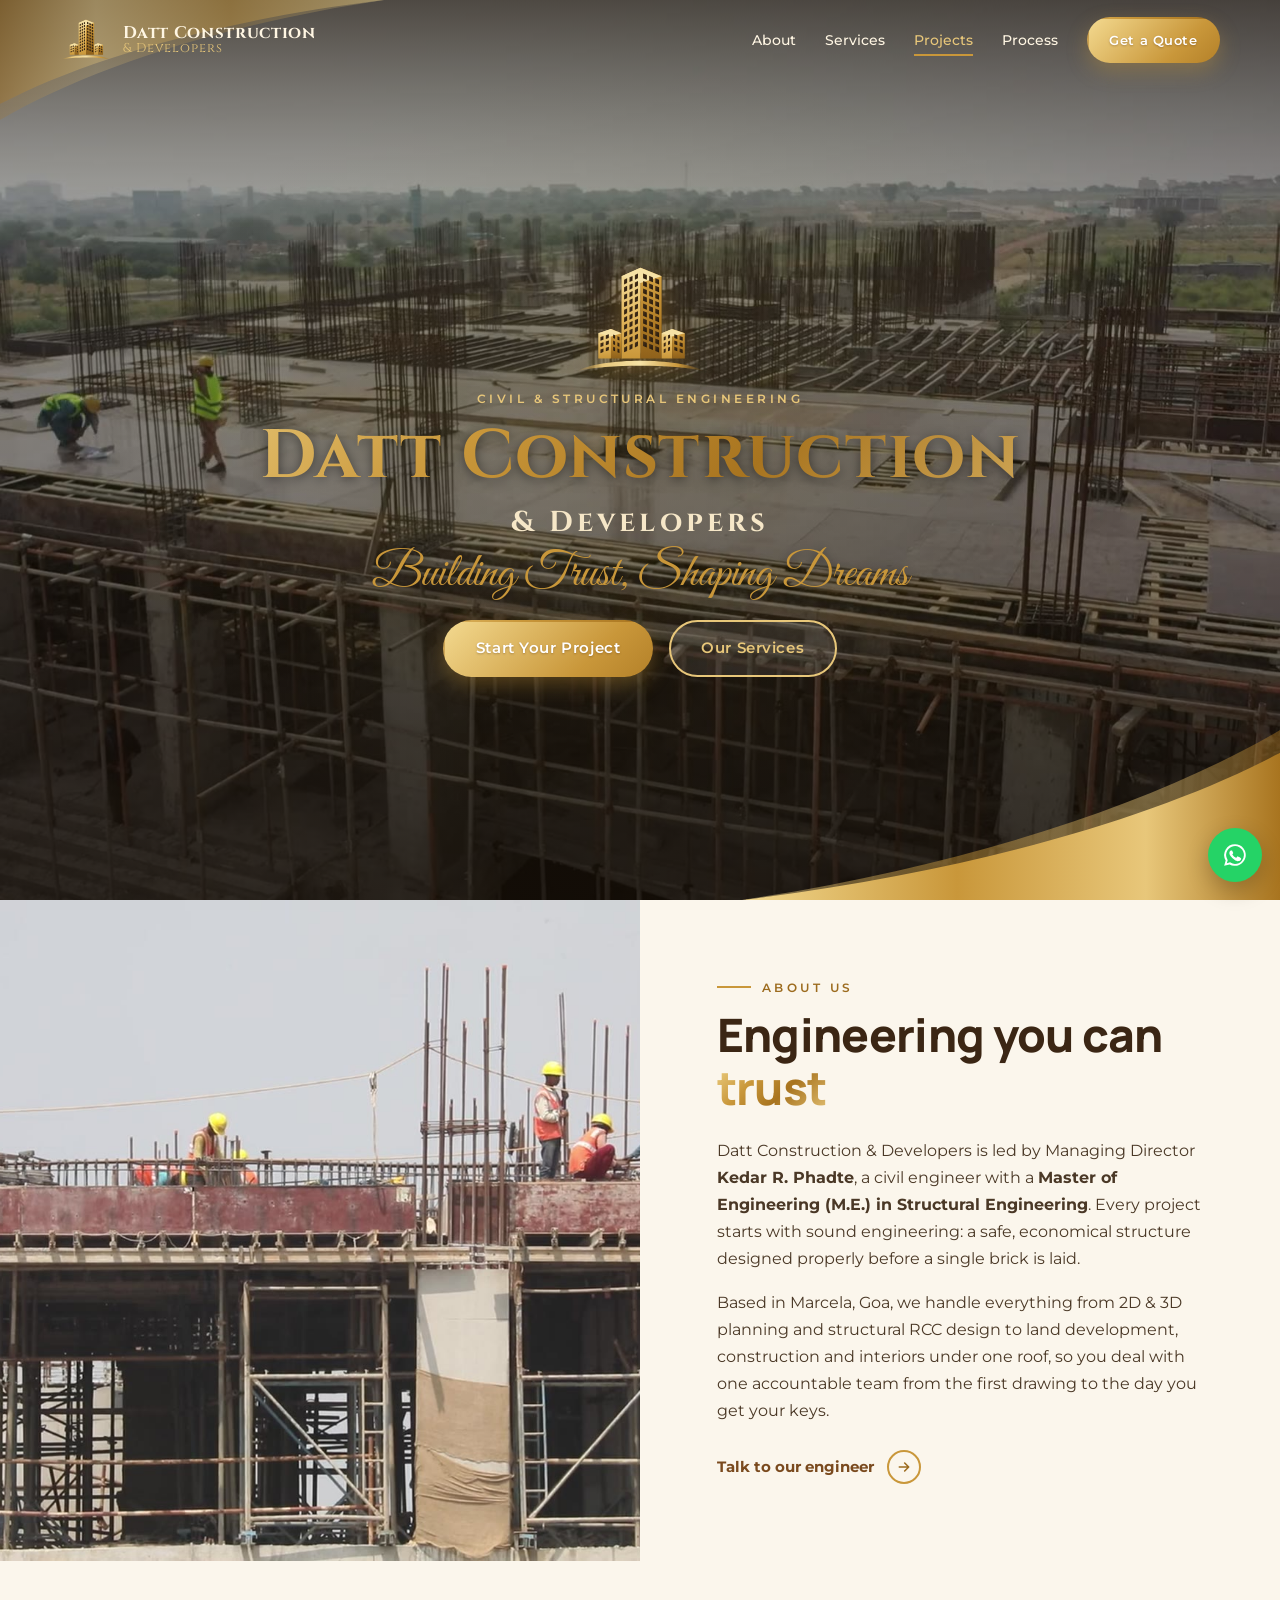
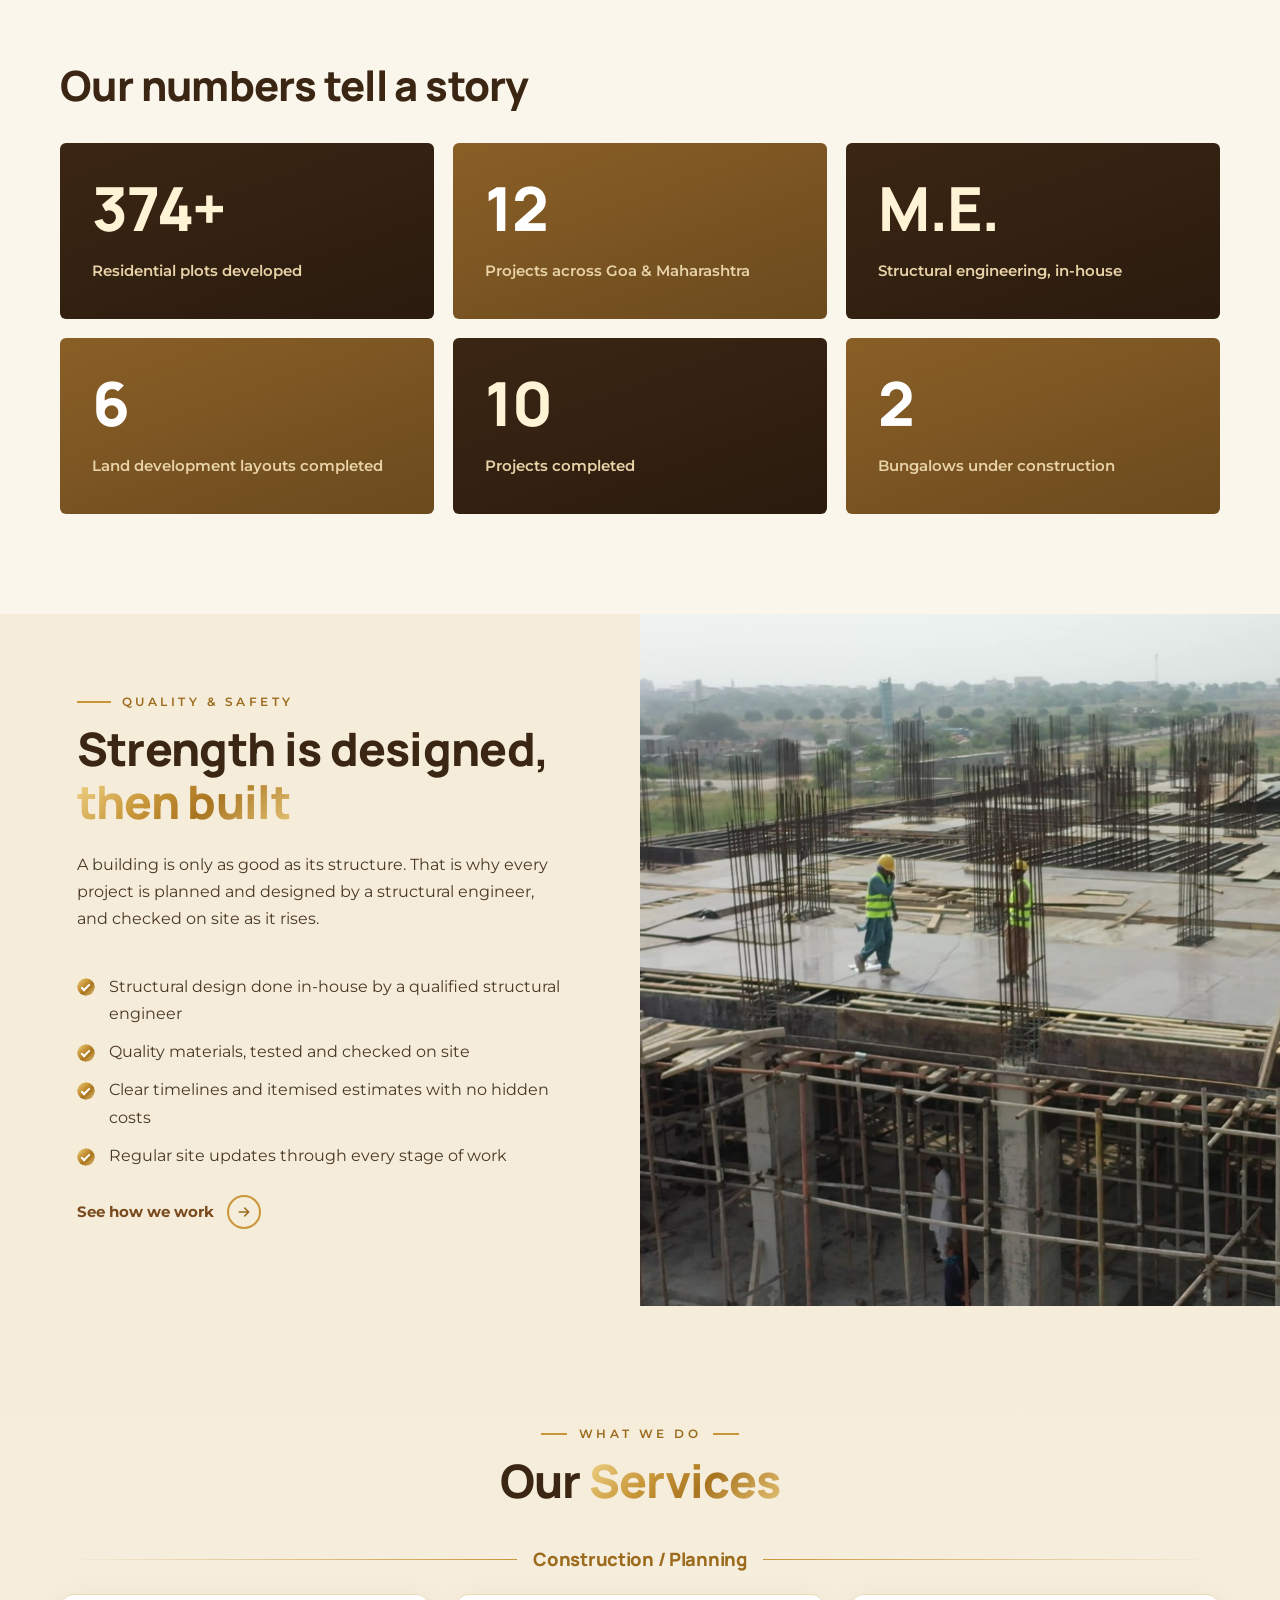
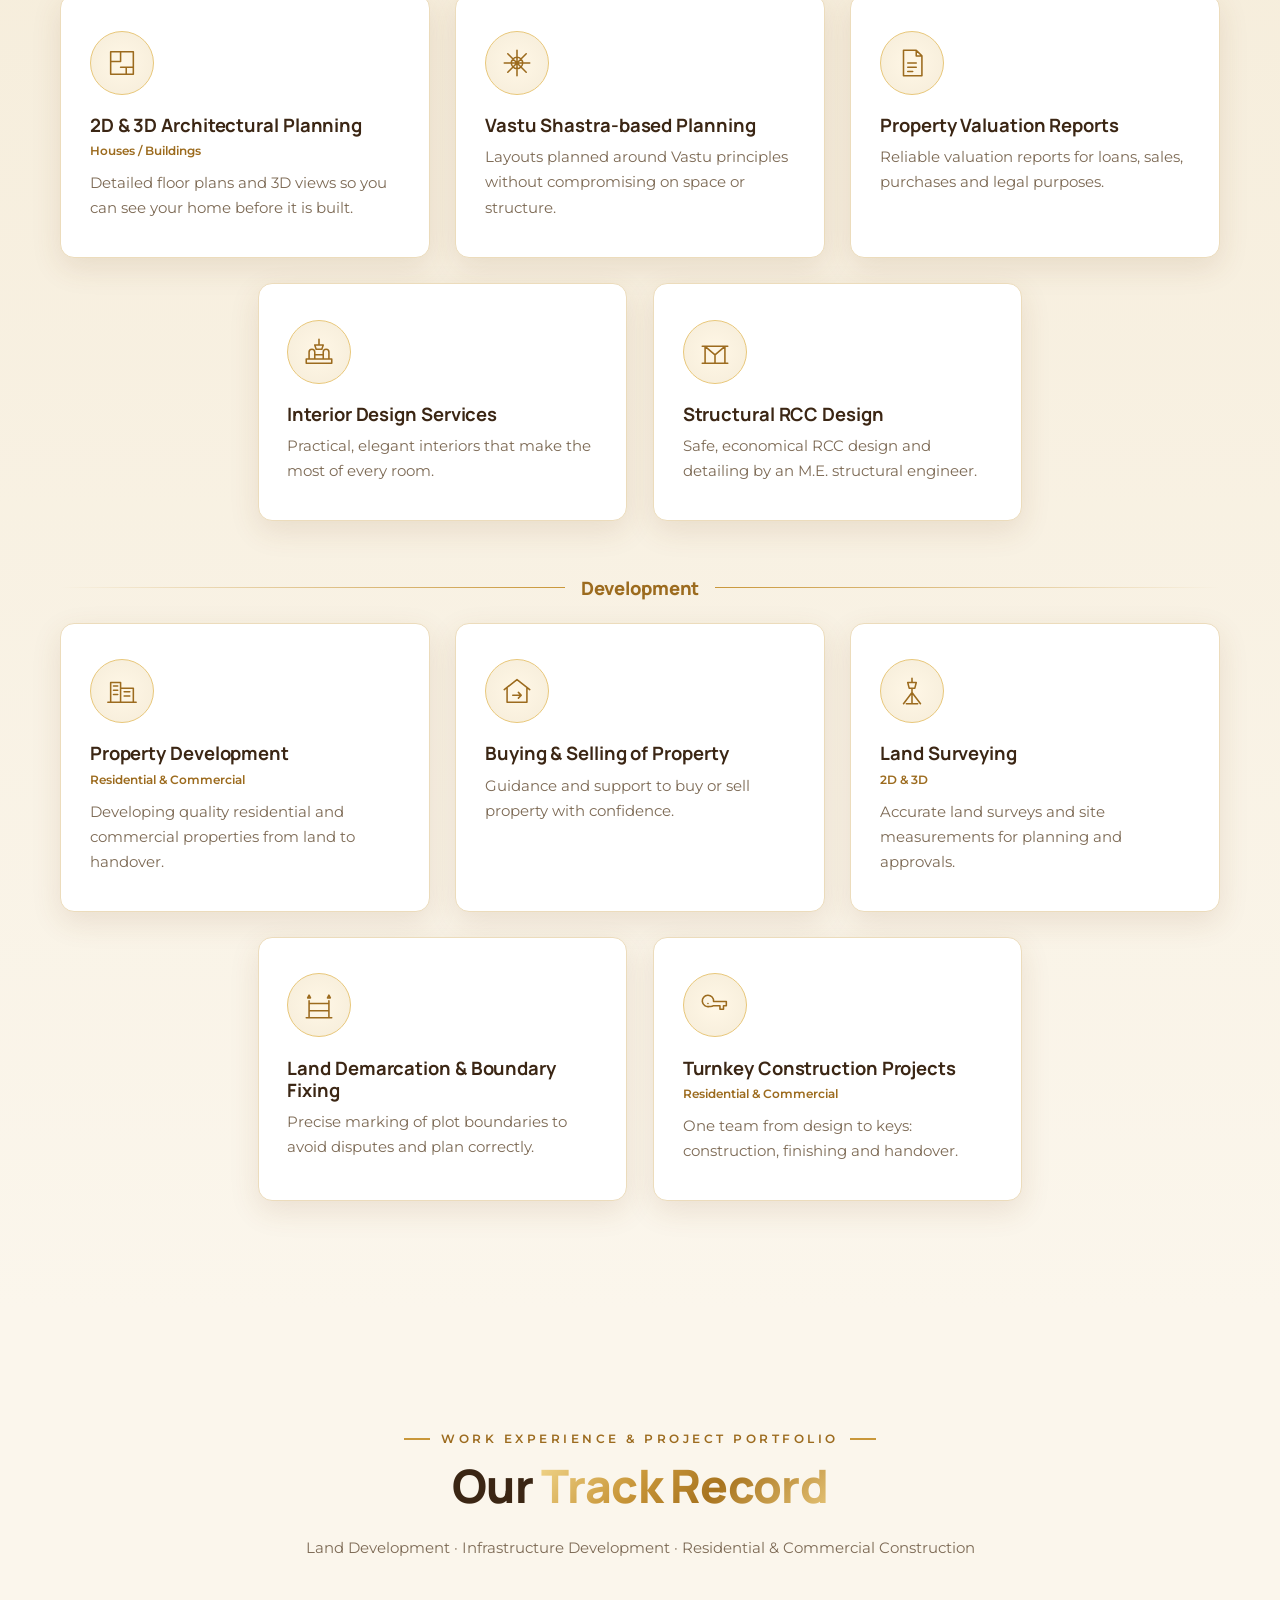
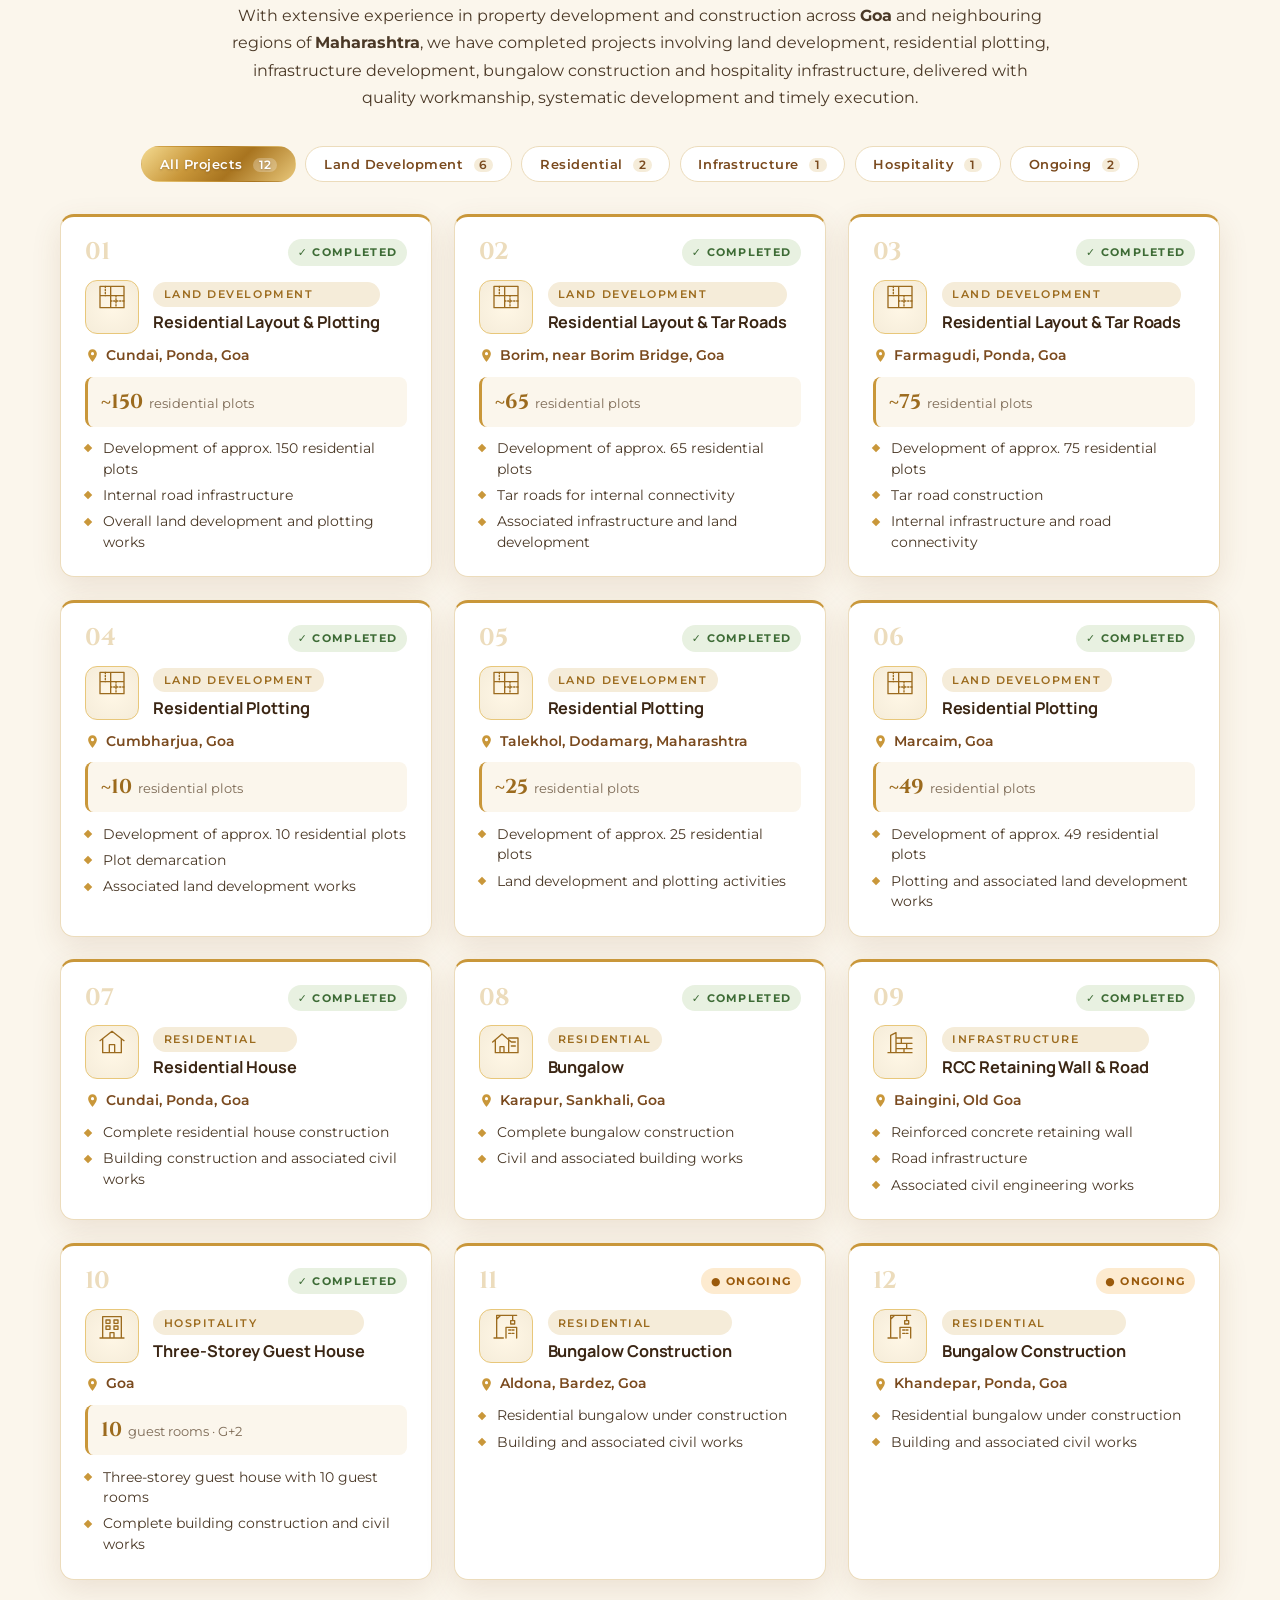
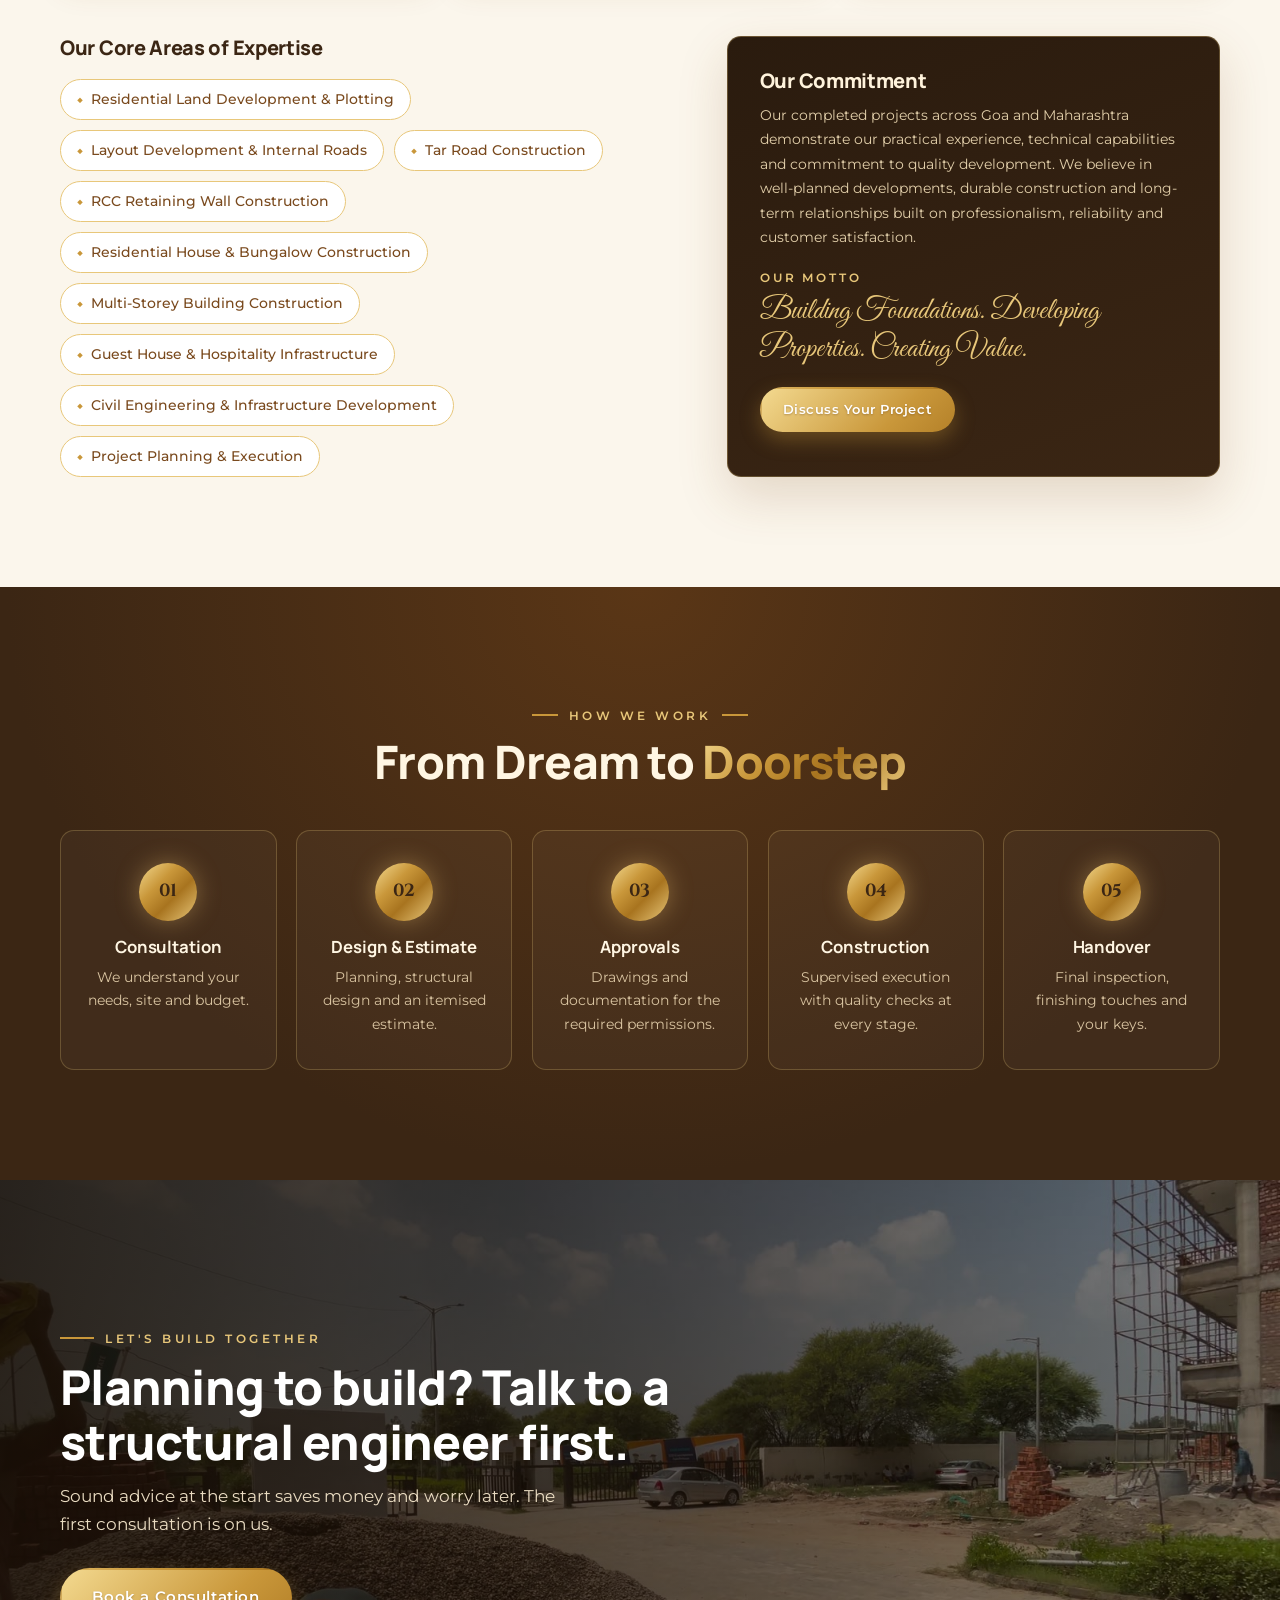
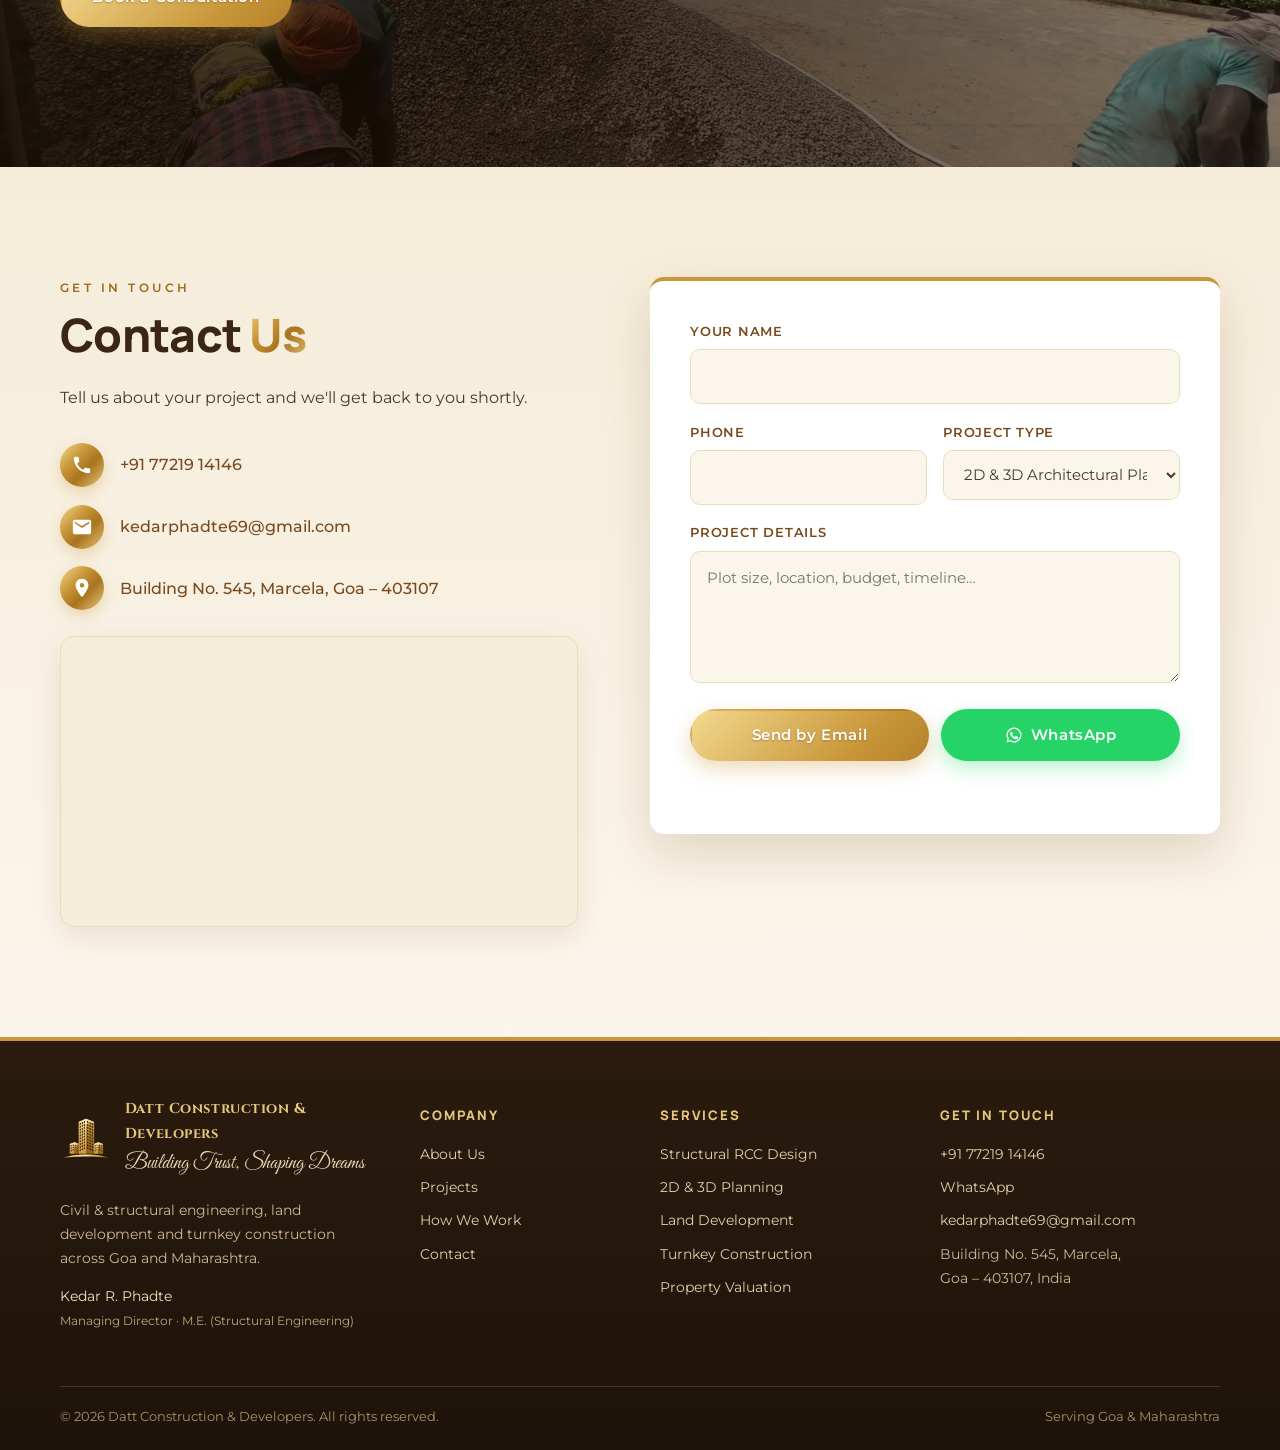
==== commit 59c16ba6: "Hero: three crossfading Indian construction clips; remove description line Playlist of 4K-sourced cl" ====
--- a/websites/datt-construction/index.html
+++ b/websites/datt-construction/index.html
@@ -63,10 +63,12 @@
     <section class="hero hero--video">
       <!-- background video (aerial view of an RCC slab under construction, India; free Pexels licence) -->
       <div class="hero-video" aria-hidden="true">
-        <video id="heroVideo" muted loop playsinline preload="none" poster="assets/hero-poster.jpg"
-               data-landscape="assets/hero-1080.mp4" data-portrait="assets/hero-portrait.mp4"
-               data-poster-landscape="assets/hero-poster.jpg" data-poster-portrait="assets/hero-poster-portrait.jpg"></video>
+        <!-- Three Indian construction clips (free Pexels licence) that fade into each other.
+             Laptops/tablets play the landscape set, phones held upright play the vertical set. -->
+        <video class="hero-video__clip is-on" muted playsinline preload="none" poster="assets/hero-poster.jpg"></video>
+        <video class="hero-video__clip" muted playsinline preload="none"></video>
         <div class="hero-video__tint"></div>
+      </div>
       </div>
       <!-- animated day → night sky -->
       <div class="sky sky--sunset" aria-hidden="true"></div>
@@ -87,10 +89,6 @@
           <span class="hero__amp">&amp; Developers</span>
         </h1>
         <p class="script hero__tagline">Building Trust, Shaping Dreams</p>
-        <p class="hero__lead">
-          Land development, infrastructure and construction across Goa and Maharashtra,
-          engineered by a structural engineer and built to last.
-        </p>
         <div class="hero__actions">
           <a href="#contact" class="btn btn--gold">Start Your Project</a>
           <a href="#services" class="btn btn--outline">Our Services</a>
--- a/websites/datt-construction/style.css
+++ b/websites/datt-construction/style.css
@@ -654,6 +654,8 @@
 /* ---------- hero background video (switch: .hero--video) ---------- */
 .hero-video { position: absolute; inset: 0; z-index: 0; overflow: hidden; display: none; background: #2a1b0e; }
 .hero-video video { position: absolute; inset: 0; width: 100%; height: 100%; object-fit: cover; object-position: center; }
+.hero-video__clip { opacity: 0; transition: opacity 1.2s ease; }
+.hero-video__clip.is-on { opacity: 1; }
 /* warm dark tint so the gold text stays readable on any frame */
 .hero-video__tint {
   position: absolute; inset: 0;
